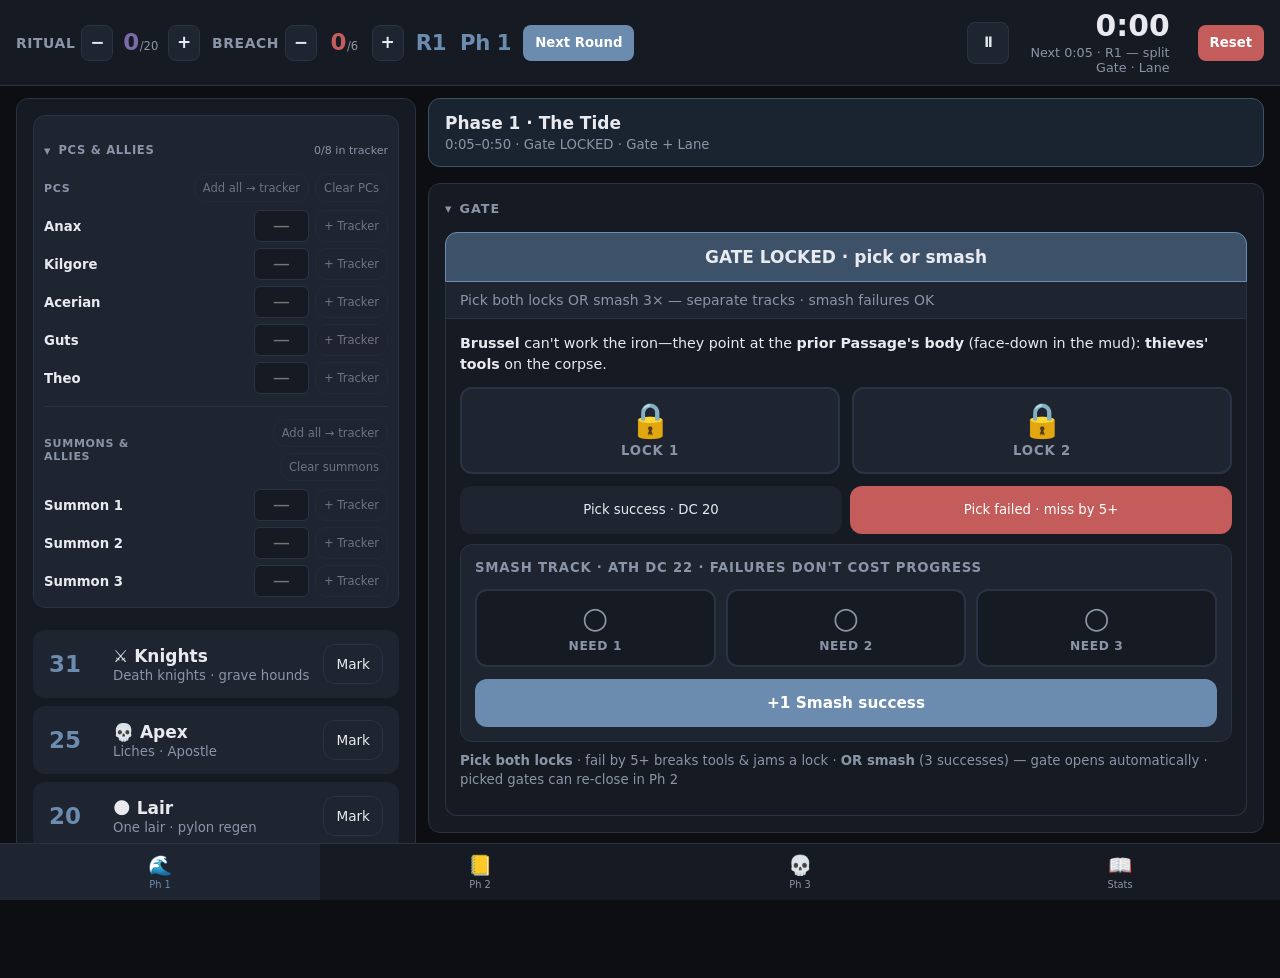
==== docs/index.html @ c9fdb2e5 "Update app" ====
<!DOCTYPE html>
<html lang="en">
  <head>
    <meta charset="UTF-8" />
    <meta
      name="viewport"
      content="width=device-width, initial-scale=1, maximum-scale=1, user-scalable=no, viewport-fit=cover"
    />
    <meta name="apple-mobile-web-app-capable" content="yes" />
    <meta name="apple-mobile-web-app-status-bar-style" content="black-translucent" />
    <meta name="theme-color" content="#0c0e12" />
    <title>The Pale Tide</title>
    <script>
      window.PaleTideApp = {
        _q: [],
        tap: function (el, ev) {
          if (window.PaleTideApp._go) {
            window.PaleTideApp._go(el, ev || window.event);
          } else {
            window.PaleTideApp._q.push([el, ev || window.event]);
          }
        },
      };
      window.addEventListener('load', function () {
        setTimeout(function () {
          if (!document.documentElement.getAttribute('data-app')) {
            var w = document.getElementById('boot-warn');
            if (w) w.style.display = 'block';
          }
        }, 2000);
      });
    </script>
    <style>
/* iPad 7th gen · 10.2" · touch-first · Safari */
:root {
  --bg: #0c0e12;
  --surface: #161a22;
  --surface2: #1e2430;
  --border: #2a3344;
  --text: #e8eaef;
  --muted: #8b95a8;
  --accent: #6b8cae;
  --accent-dim: #3d5268;
  --danger: #c45c5c;
  --warn: #c9a227;
  --ok: #5a9a6e;
  --ritual: #7b6ba8;
  --breach: #a86b6b;
  --touch: 48px;
  --radius: 12px;
  --safe-top: env(safe-area-inset-top, 0px);
  --safe-bottom: env(safe-area-inset-bottom, 0px);
}

* {
  box-sizing: border-box;
  -webkit-tap-highlight-color: transparent;
}

html {
  font-size: 17px;
  height: 100%;
}

body {
  margin: 0;
  min-height: 100%;
  font-family: -apple-system, BlinkMacSystemFont, 'Segoe UI', system-ui, sans-serif;
  background: var(--bg);
  color: var(--text);
  padding: var(--safe-top) 0 calc(72px + var(--safe-bottom));
  overscroll-behavior: none;
  user-select: none;
}

button {
  font: inherit;
  cursor: pointer;
  -webkit-appearance: none;
  appearance: none;
  border: none;
  background: var(--surface2);
  color: var(--text);
  border-radius: var(--radius);
  min-height: var(--touch);
  padding: 0 16px;
  touch-action: manipulation;
}

button:active {
  opacity: 0.85;
  transform: scale(0.98);
}

button.primary {
  background: var(--accent);
  color: #fff;
  font-weight: 600;
}

button.danger {
  background: var(--danger);
  color: #fff;
}

button.ghost {
  background: transparent;
  border: 1px solid var(--border);
}

button:disabled {
  opacity: 0.4;
  pointer-events: none;
}

input[type='number'] {
  font: inherit;
  width: 4.5rem;
  min-height: var(--touch);
  padding: 0 12px;
  border-radius: var(--radius);
  border: 1px solid var(--border);
  background: var(--bg);
  color: var(--text);
  text-align: center;
  font-variant-numeric: tabular-nums;
}

header.app-header {
  position: sticky;
  top: var(--safe-top);
  z-index: 50;
  background: var(--surface);
  border-bottom: 1px solid var(--border);
  padding: 10px 16px;
}

.header-toolbar {
  display: flex;
  align-items: center;
  gap: 10px;
  flex-wrap: wrap;
}

.header-btn {
  min-height: 36px;
  min-width: 36px;
  padding: 0 12px;
  border-radius: 8px;
  font-size: 0.78rem;
  font-weight: 600;
  line-height: 1;
  flex-shrink: 0;
}

.header-reset {
  padding: 0 12px;
  margin-left: 4px;
}

.header-timer {
  display: flex;
  flex-direction: row;
  align-items: center;
  gap: 10px;
  margin-left: auto;
  margin-right: 14px;
  min-width: 0;
}

.header-round-group {
  display: flex;
  align-items: baseline;
  gap: 10px;
  flex-shrink: 0;
}

.header-round {
  font-size: 1.25rem;
  font-weight: 800;
  font-variant-numeric: tabular-nums;
  line-height: 1;
  color: var(--accent);
  letter-spacing: -0.02em;
  flex-shrink: 0;
  padding: 0 2px;
}

.header-phase {
  font-size: 1.25rem;
  font-weight: 800;
  font-variant-numeric: tabular-nums;
  line-height: 1;
  letter-spacing: -0.02em;
  flex-shrink: 0;
  padding: 0 2px;
}

.header-phase.phase-1 {
  color: var(--accent);
}

.header-phase.phase-2 {
  color: var(--warn);
}

.header-phase.phase-3 {
  color: var(--danger);
}

.header-next-group {
  display: flex;
  align-items: center;
  gap: 8px;
  flex-shrink: 0;
}

.header-live {
  font-size: 0.72rem;
  font-weight: 700;
  text-transform: lowercase;
  letter-spacing: 0.04em;
  color: var(--ok);
  padding: 4px 8px;
  border: 1px solid var(--ok);
  border-radius: 999px;
  line-height: 1;
  flex-shrink: 0;
}

.header-live[hidden] {
  display: none;
}

.header-next-round {
  white-space: nowrap;
}

.header-clocks {
  padding: 0;
  margin: 0;
  border: none;
  background: transparent;
  flex: 0 1 auto;
  min-width: 0;
}

.header-clocks .clocks-row {
  gap: 12px;
  align-items: center;
}

.header-clocks .clock-group {
  flex: 0 1 auto;
  display: flex;
  flex-direction: row;
  align-items: center;
  gap: 6px;
}

.header-clocks .clock-group .clock-label {
  text-align: left;
  margin: 0;
  font-size: 0.82rem;
  font-weight: 600;
  text-transform: uppercase;
  letter-spacing: 0.04em;
  color: var(--muted);
  white-space: nowrap;
}

.header-clocks .clock-stepper {
  gap: 4px;
}

.header-clocks .clock-step {
  min-width: 32px;
  min-height: 36px;
  font-size: 1rem;
  padding: 0;
}

.header-clocks .clock-value {
  min-width: 2.75rem;
}

.header-clocks .clock-value strong {
  font-size: 1.35rem;
}

.header-clocks .clock-value .max {
  font-size: 0.68rem;
}

.header-clocks .clock-group.breach .breach-pips {
  display: none;
}

.header-clocks.ritual-stopped {
  outline: 1px solid var(--warn);
  outline-offset: 2px;
  border-radius: 6px;
  padding: 2px 4px;
}

.header-clocks.ritual-high .clock-group.ritual .clock-value strong {
  color: var(--warn);
}

.header-clocks.breach-high .clock-group.breach .clock-value strong {
  color: var(--danger);
}

.header-status {
  display: flex;
  flex-wrap: wrap;
  align-items: center;
  gap: 8px;
  margin-top: 8px;
}

.header-status:empty {
  display: none;
  margin-top: 0;
}

.header-clock-note {
  margin: 0;
  font-size: 0.68rem;
  color: var(--muted);
  line-height: 1.2;
}

.header-clock-note.hidden {
  display: none;
}

#ritual-stop.header-clock-note {
  color: var(--warn);
  font-weight: 600;
}

.session-timer {
  display: flex;
  align-items: center;
  gap: 8px;
  flex-shrink: 0;
  text-align: right;
}

.header-timer .timer-btn {
  min-width: 42px;
  min-height: 42px;
  font-size: 0.85rem;
}

.header-timer .timer-clock {
  font-size: 1.75rem;
}

.header-timer .timer-segment {
  font-size: 0.75rem;
}

.header-timer .timer-face {
  min-width: 5.25rem;
}

.timer-btn {
  padding: 0;
  background: var(--surface2);
  border: 1px solid var(--border);
  color: var(--text);
  font-size: 0.75rem;
  line-height: 1;
}

.timer-btn.paused {
  border-color: var(--warn);
  color: var(--warn);
}

.timer-face {
  display: flex;
  flex-direction: column;
  align-items: flex-end;
  gap: 2px;
  min-width: 4.5rem;
}

.timer-clock {
  font-size: 1.35rem;
  font-weight: 700;
  font-variant-numeric: tabular-nums;
  line-height: 1.1;
  color: var(--text);
}

.session-timer.at-marker .timer-clock {
  color: var(--warn);
}

.session-timer.overtime .timer-clock {
  color: var(--danger);
}

.timer-segment {
  font-size: 0.68rem;
  color: var(--muted);
  line-height: 1.2;
  max-width: 9rem;
}

.timer-alert {
  display: inline-flex;
  align-items: center;
  justify-content: flex-start;
  gap: 6px;
  padding: 6px 8px;
  border-radius: 8px;
  background: rgba(196, 92, 92, 0.15);
  border: 1px solid var(--danger);
  color: var(--text);
  font-size: 0.72rem;
  line-height: 1.25;
  max-width: min(14rem, 38vw);
  text-align: left;
  flex-shrink: 1;
  animation: timer-pulse 1.2s ease-in-out 3;
}

.header-timer .timer-alert:not(.hidden) {
  order: -1;
}

.timer-alert.hidden {
  display: none;
}

#timer-alert-text {
  display: flex;
  flex-direction: column;
  align-items: flex-start;
  gap: 1px;
  min-width: 0;
}

.header-timer #timer-alert-text {
  align-items: flex-start;
}

.timer-alert strong {
  color: var(--warn);
  font-size: 0.72rem;
}

.timer-alert-hint {
  color: var(--muted);
  font-size: 0.65rem;
}

.timer-alert-dismiss {
  min-width: 22px;
  min-height: 22px;
  padding: 0;
  border: none;
  background: transparent;
  color: var(--muted);
  font-size: 0.85rem;
  line-height: 1;
  flex-shrink: 0;
}

@keyframes timer-pulse {
  0%,
  100% {
    border-color: var(--danger);
  }
  50% {
    border-color: var(--warn);
    box-shadow: 0 0 0 2px rgba(196, 92, 92, 0.2);
  }
}

html[data-app='pale-tide-app-ok-v3'] .chip-live {
  color: var(--ok);
  border: 1px solid var(--ok);
}

header .meta {
  display: flex;
  flex-wrap: wrap;
  gap: 8px;
  margin: 0;
  font-size: 0.78rem;
  color: var(--muted);
}

.chip {
  display: inline-flex;
  align-items: center;
  gap: 4px;
  padding: 4px 10px;
  border-radius: 999px;
  background: var(--surface2);
  font-variant-numeric: tabular-nums;
}

.chip.phase-3 {
  border: 1px solid var(--danger);
  color: var(--danger);
}

.chip.pulse-on {
  border: 1px solid var(--warn);
  color: var(--warn);
}

main {
  padding: 12px 16px;
  max-width: none;
  margin: 0;
}

.combat-layout {
  display: flex;
  flex-direction: row;
  gap: 12px;
  align-items: flex-start;
  --combat-rail-height: calc(
    100vh - var(--safe-top) - var(--safe-bottom) - 80px - 24px
  );
}

.combat-layout.hidden,
#combat-layout.hidden {
  display: none !important;
}

.init-rail-column {
  position: sticky;
  top: 8px;
  flex: 0 0 40%;
  width: 40%;
  min-width: 280px;
  max-width: 400px;
  align-self: flex-start;
  height: var(--combat-rail-height);
  max-height: var(--combat-rail-height);
}

.init-rail {
  display: flex;
  flex-direction: column;
  width: 100%;
  min-width: 0;
  max-width: none;
  height: 100%;
  max-height: 100%;
  overflow: hidden;
  margin-bottom: 0;
  padding: 12px;
}

.init-rail-tracker {
  flex: 0 0 auto;
  flex-shrink: 0;
}

.init-rail > .pc-init-panel {
  flex-shrink: 0;
  margin-top: 0;
}

.init-rail-scroll {
  flex: 1 1 auto;
  min-height: 0;
  margin-top: 10px;
  overflow-y: auto;
  -webkit-overflow-scrolling: touch;
}

.phase-rail {
  flex: 1;
  min-width: 0;
  position: sticky;
  top: 8px;
  align-self: flex-start;
  height: var(--combat-rail-height);
  max-height: var(--combat-rail-height);
  overflow-y: auto;
  -webkit-overflow-scrolling: touch;
}

.phase-rail > .reminder-popup:not(.hidden) {
  margin-bottom: 0;
}

.phase-rail .tab-panel {
  margin-bottom: 0;
}

.phase-rail .tab-panel .panel:last-child {
  margin-bottom: 0;
}

.init-rail .btn-row.init-actions {
  margin-top: 10px;
}

.init-rail .btn-row.init-actions button {
  font-size: 0.78rem;
  padding: 0 10px;
  min-height: 42px;
}

.init-rail .init-ref-strip {
  margin-bottom: 8px;
}

.reminder-popup {
  width: min(360px, 43.2vw);
  z-index: 30;
  background: var(--surface2);
  border: 1px solid var(--accent);
  border-radius: var(--radius);
  padding: 14px;
  box-shadow: 0 8px 28px rgba(0, 0, 0, 0.45);
  max-height: calc(100vh - var(--safe-top) - 100px - var(--safe-bottom));
  overflow-y: auto;
  -webkit-overflow-scrolling: touch;
  font-size: 0.82rem;
}

.reminder-popup.anchored {
  position: fixed;
}

.reminder-popup.hidden {
  display: none;
}

@media (max-width: 700px) {
  .combat-layout {
    flex-direction: column;
  }

  .init-rail-column {
    width: 100%;
    max-width: none;
    position: relative;
    top: auto;
    height: auto;
    max-height: none;
  }

  .init-rail {
    height: auto;
    max-height: none;
    overflow: visible;
  }

  .init-rail-scroll {
    overflow: visible;
    margin-top: 10px;
  }

  .phase-rail {
    position: relative;
    top: auto;
    height: auto;
    max-height: none;
    overflow: visible;
  }

  .reminder-popup {
    width: 100%;
    margin-top: 8px;
    box-shadow: none;
    max-height: none;
  }

  .reminder-popup.anchored {
    position: static;
    left: auto !important;
    top: auto !important;
  }
}

.panel {
  background: var(--surface);
  border: 1px solid var(--border);
  border-radius: var(--radius);
  padding: 16px;
  margin-bottom: 16px;
}

.panel h2 {
  margin: 0 0 12px;
  font-size: 0.75rem;
  text-transform: uppercase;
  letter-spacing: 0.08em;
  color: var(--muted);
  font-weight: 600;
}

.sanctum-path-intro {
  margin: 0 0 14px;
  font-size: 0.84rem;
  color: var(--muted);
  line-height: 1.4;
}

.sanctum-beat {
  padding: 12px;
  margin-bottom: 12px;
  border-radius: var(--radius);
  background: var(--surface2);
  border: 1px solid var(--border);
}

.sanctum-beat:last-child {
  margin-bottom: 0;
}

.sanctum-beat-title {
  margin: 0 0 6px;
  font-size: 0.82rem;
  font-weight: 700;
  color: var(--text);
  text-transform: none;
  letter-spacing: 0;
}

.sanctum-beat-hint {
  margin: 0 0 10px;
  font-size: 0.78rem;
  color: var(--muted);
  line-height: 1.4;
}

.sanctum-beat-note {
  margin: 10px 0 0;
  font-size: 0.76rem;
  line-height: 1.4;
  color: var(--text);
}

.sanctum-beat-note.success {
  color: var(--ok);
  font-weight: 600;
}

.sanctum-beat-note.hidden {
  display: none;
}

.disposition-row {
  display: flex;
  flex-wrap: wrap;
  gap: 6px;
}

.disp-btn {
  flex: 1 1 calc(33.333% - 6px);
  min-width: 4.5rem;
  min-height: 36px;
  padding: 6px 8px;
  font-size: 0.72rem;
  font-weight: 600;
  border-radius: 8px;
  background: var(--surface);
  border: 2px solid var(--border);
  color: var(--muted);
}

.disp-btn.active {
  border-color: var(--accent);
  color: var(--accent);
  background: rgba(107, 140, 174, 0.12);
}

.disp-btn.friendly.active {
  border-color: var(--ok);
  color: var(--ok);
  background: rgba(74, 124, 89, 0.15);
}

.disp-btn.hostile.active {
  border-color: var(--danger);
  color: var(--danger);
  background: rgba(196, 92, 92, 0.15);
}

.children-tracker {
  display: flex;
  flex-direction: column;
  gap: 8px;
}

.children-removed-label {
  font-size: 0.82rem;
  color: var(--muted);
}

.children-tracker-actions {
  margin-top: 0;
}

.children-tracker-actions button {
  flex: 1 1 calc(50% - 4px);
  font-size: 0.76rem;
}

.clock-row {
  display: grid;
  grid-template-columns: 1fr 1fr;
  gap: 12px;
}

.clock {
  padding: 16px;
  border-radius: var(--radius);
  background: var(--surface2);
  text-align: center;
}

.clock .label {
  font-size: 0.72rem;
  text-transform: uppercase;
  letter-spacing: 0.06em;
  color: var(--muted);
  margin-bottom: 4px;
}

.clock .value {
  font-size: 2.5rem;
  font-weight: 700;
  font-variant-numeric: tabular-nums;
  line-height: 1.1;
}

.clock.ritual .value {
  color: var(--ritual);
}

.clock.breach .value {
  color: var(--breach);
}

.clock .max {
  font-size: 1rem;
  color: var(--muted);
  font-weight: 400;
}

.breach-pips {
  display: flex;
  justify-content: center;
  gap: 6px;
  margin-top: 10px;
}

.breach-pip {
  width: 14px;
  height: 14px;
  border-radius: 50%;
  border: 2px solid var(--breach);
  background: transparent;
}

.breach-pip.filled {
  background: var(--breach);
}

.btn-row {
  display: flex;
  flex-wrap: wrap;
  gap: 8px;
  margin-top: 12px;
}

.btn-row button {
  flex: 1;
  min-width: calc(50% - 4px);
  font-size: 0.88rem;
}

.init-list {
  display: flex;
  flex-direction: column;
  gap: 8px;
}

.init-row {
  display: grid;
  grid-template-columns: 52px 1fr auto;
  align-items: center;
  gap: 12px;
  padding: 12px 14px;
  border-radius: var(--radius);
  background: var(--surface2);
  border: 2px solid transparent;
}

.init-row.active {
  border-color: var(--accent);
  background: var(--accent-dim);
}

.init-row.lair {
  border-style: dashed;
}

.init-count {
  font-size: 1.35rem;
  font-weight: 700;
  font-variant-numeric: tabular-nums;
  color: var(--accent);
}

.init-info .name {
  font-weight: 600;
  font-size: 1rem;
}

.init-info .units {
  font-size: 0.78rem;
  color: var(--muted);
  margin-top: 2px;
}

.pc-init-panel {
  margin-top: 12px;
  margin-bottom: 12px;
  padding: 10px;
  background: var(--surface2);
  border-radius: var(--radius);
  border: 1px solid var(--border);
}

.pc-init-header {
  display: flex;
  align-items: center;
  gap: 8px;
  width: 100%;
  margin: 0;
  padding: 0;
  border: none;
  background: none;
  color: inherit;
  font: inherit;
  text-align: left;
  cursor: pointer;
  -webkit-tap-highlight-color: transparent;
}

.pc-init-header:active {
  opacity: 0.85;
}

.pc-init-chevron {
  flex-shrink: 0;
  font-size: 0.75rem;
  color: var(--muted);
  transition: transform 0.15s ease;
}

.pc-init-panel.collapsed .pc-init-chevron {
  transform: rotate(-90deg);
}

.pc-init-panel.collapsed .pc-init-body {
  display: none;
}

.allies-init-section + .allies-init-section {
  margin-top: 12px;
  padding-top: 12px;
  border-top: 1px solid var(--border);
}

.allies-init-section-head {
  display: flex;
  align-items: center;
  justify-content: space-between;
  gap: 8px;
  margin-bottom: 8px;
}

.allies-init-section-label {
  font-size: 0.65rem;
  font-weight: 600;
  text-transform: uppercase;
  letter-spacing: 0.06em;
  color: var(--muted);
}

.allies-init-section-actions {
  display: flex;
  flex-wrap: wrap;
  gap: 6px;
  justify-content: flex-end;
}

.pc-init-title {
  font-size: 0.68rem;
  font-weight: 600;
  text-transform: uppercase;
  letter-spacing: 0.06em;
  color: var(--muted);
}

.pc-init-summary {
  margin-left: auto;
  font-size: 0.65rem;
  font-weight: 500;
  color: var(--muted);
  font-variant-numeric: tabular-nums;
}

.pc-init-toolbar {
  display: flex;
  justify-content: flex-end;
  margin-bottom: 8px;
}

.pc-init-action {
  min-height: 28px;
  padding: 0 8px;
  font-size: 0.68rem;
}

.pc-init-list {
  display: flex;
  flex-direction: column;
  gap: 6px;
}

.pc-init-row {
  display: grid;
  grid-template-columns: 1fr 3.25rem auto;
  gap: 6px;
  align-items: center;
}

.pc-init-row.in-tracker .pc-init-name {
  color: var(--ok);
}

.pc-init-name {
  font-size: 0.78rem;
  font-weight: 600;
  min-width: 0;
  overflow: hidden;
  text-overflow: ellipsis;
  white-space: nowrap;
}

.pc-init-input {
  width: 100%;
  min-height: 32px;
  padding: 4px 6px;
  border-radius: 6px;
  border: 1px solid var(--border);
  background: var(--surface);
  color: var(--text);
  font-size: 0.9rem;
  font-weight: 700;
  font-variant-numeric: tabular-nums;
  text-align: center;
  appearance: textfield;
  -moz-appearance: textfield;
}

.pc-init-input::-webkit-outer-spin-button,
.pc-init-input::-webkit-inner-spin-button {
  -webkit-appearance: none;
  margin: 0;
}

.pc-init-toggle {
  min-height: 32px;
  padding: 0 8px;
  font-size: 0.68rem;
  white-space: nowrap;
}

.pc-init-toggle.active {
  border-color: var(--ok);
  color: var(--ok);
}

.pc-init-clear {
  width: 100%;
  margin-top: 8px;
  min-height: 28px;
  font-size: 0.68rem;
}

.init-row.pc {
  border-color: rgba(107, 140, 174, 0.45);
  background: rgba(107, 140, 174, 0.08);
}

.init-row.pc.active {
  border-color: var(--accent);
  background: rgba(107, 140, 174, 0.18);
}

.init-row.summon {
  border-color: rgba(140, 174, 107, 0.45);
  background: rgba(140, 174, 107, 0.08);
}

.init-row.summon.active {
  border-color: var(--ok);
  background: rgba(140, 174, 107, 0.18);
}

.pylon-panel {
  margin-top: 12px;
}

.pylon-panel .phase-section-toggle h2 {
  margin-top: 0;
}

.gate-section {
  margin-top: 12px;
}

.gate-section .gate-tracker {
  margin-bottom: 0;
}

.gate-section .phase-section-body {
  padding-top: 0;
}

.gate-section .gate-tracker .gate-banner {
  margin-top: 0;
}

.phase-section {
  padding: 0;
}

.phase-section-toggle {
  display: flex;
  align-items: center;
  gap: 8px;
  width: 100%;
  margin: 0;
  padding: 16px;
  border: none;
  background: none;
  color: inherit;
  font: inherit;
  text-align: left;
  cursor: pointer;
  -webkit-tap-highlight-color: transparent;
}

.phase-section-toggle:active {
  opacity: 0.85;
}

.phase-section-toggle h2 {
  margin: 0;
  flex: 1;
}

.phase-section-chevron {
  flex-shrink: 0;
  font-size: 0.75rem;
  color: var(--muted);
  transition: transform 0.15s ease;
}

.phase-section.collapsed .phase-section-chevron {
  transform: rotate(-90deg);
}

.phase-section-body {
  padding: 0 16px 16px;
}

.phase-section.collapsed .phase-section-body {
  display: none;
}

.pylon-grid {
  display: grid;
  grid-template-columns: 1fr 1fr;
  gap: 12px;
}

.pylon-card {
  padding: 14px;
  background: var(--surface2);
  border-radius: var(--radius);
}

.pylon-card.destroyed {
  opacity: 0.5;
}

.pylon-card h3 {
  margin: 0 0 10px;
  font-size: 0.95rem;
}

.inner-track-intro {
  font-size: 0.85rem;
  color: var(--muted);
  margin: 0 0 10px;
  line-height: 1.4;
}

.inner-track-wins {
  margin: 0 0 12px;
  font-size: 0.82rem;
}

.inner-track-wins li {
  margin-bottom: 4px;
}

.inner-bust-panel {
  margin: 0 0 12px;
  padding: 12px;
  border-radius: var(--radius);
  background: rgba(196, 92, 92, 0.12);
  border: 1px solid var(--danger);
  font-size: 0.82rem;
  line-height: 1.4;
}

.inner-bust-panel.hidden {
  display: none;
}

.inner-bust-panel strong {
  color: var(--danger);
}

.inner-bust-panel p {
  margin: 6px 0 0;
  color: var(--muted);
}

.inner-bust-banish {
  margin: 6px 0 0;
  color: var(--muted);
  font-size: 0.82rem;
  line-height: 1.4;
}

.inner-bust-prompt {
  margin: 10px 0 0;
  font-size: 0.78rem;
  font-weight: 600;
  text-transform: uppercase;
  letter-spacing: 0.05em;
  color: var(--warn);
}

.inner-bust-prompt.hidden {
  display: none;
}

.inner-bust-options {
  display: flex;
  flex-direction: column;
  gap: 8px;
  margin-top: 8px;
}

.inner-bust-option {
  display: block;
  width: 100%;
  margin: 0;
  padding: 10px 12px;
  border-radius: var(--radius);
  border: 1px solid var(--border);
  background: var(--surface);
  color: var(--text);
  text-align: left;
  cursor: pointer;
  -webkit-tap-highlight-color: transparent;
}

.inner-bust-option:active {
  opacity: 0.9;
}

.inner-bust-option.active {
  border-color: var(--accent);
  background: var(--accent-dim);
}

.inner-bust-option-title {
  display: block;
  font-size: 0.82rem;
  font-weight: 600;
  color: var(--text);
  margin-bottom: 4px;
}

.inner-bust-option-effect {
  display: block;
  font-size: 0.75rem;
  color: var(--muted);
  line-height: 1.35;
}

.chip.inner-bust {
  color: var(--warn);
  border-color: var(--warn);
}

.grave-churn-total {
  text-align: center;
  font-size: 2rem;
  font-weight: 700;
  font-variant-numeric: tabular-nums;
  margin-bottom: 12px;
  color: var(--text);
}

.grave-churn-form {
  margin-bottom: 12px;
}

.grave-churn-label {
  display: block;
  font-size: 0.72rem;
  font-weight: 600;
  text-transform: uppercase;
  letter-spacing: 0.06em;
  color: var(--muted);
  margin-bottom: 6px;
}

.grave-churn-row {
  display: flex;
  align-items: center;
  gap: 8px;
}

.grave-churn-row .primary,
.grave-churn-row #grave-reset {
  flex-shrink: 0;
  min-height: 42px;
  white-space: nowrap;
}

.grave-churn-row #grave-reset {
  font-size: 0.78rem;
  padding: 0 10px;
}

.grave-roll-input {
  flex: 1;
  width: auto;
  min-width: 0;
  min-height: 42px;
  text-align: left;
  padding: 0 12px;
}

.skull-pits-panel {
  margin-top: 12px;
  padding-top: 12px;
  border-top: 1px solid var(--border);
}

.skull-pits-intro {
  font-size: 0.82rem;
  color: var(--muted);
  line-height: 1.45;
  margin: 0 0 10px;
}

.skull-pile-toolbar {
  display: flex;
  flex-wrap: wrap;
  align-items: center;
  gap: 8px;
  margin-bottom: 10px;
}

.skull-ancestor-summary {
  font-size: 0.82rem;
  font-weight: 600;
  color: var(--accent);
  margin-right: auto;
}

.skull-pile-action {
  min-height: 36px;
  padding: 0 10px;
  font-size: 0.75rem;
}

.skull-pile-action.active {
  border-color: var(--warn);
  color: var(--warn);
}

.skull-targets-hint {
  font-size: 0.78rem;
  color: var(--warn);
  margin: 0 0 10px;
  line-height: 1.4;
}

.skull-pile-grid {
  display: grid;
  grid-template-columns: repeat(5, 1fr);
  gap: 8px;
  margin-bottom: 12px;
}

.skull-pile {
  display: flex;
  flex-direction: column;
  align-items: center;
  justify-content: center;
  gap: 2px;
  min-height: 52px;
  padding: 6px;
  border-radius: var(--radius);
  border: 1px solid var(--border);
  background: var(--surface2);
  font-weight: 700;
}

.skull-pile-num {
  font-size: 1.1rem;
  font-variant-numeric: tabular-nums;
  line-height: 1;
}

.skull-pile-mark {
  font-size: 0.72rem;
  line-height: 1;
  color: var(--muted);
}

.skull-pile.searched {
  opacity: 0.55;
  border-style: dashed;
}

.skull-pile.found {
  border-color: var(--warn);
  background: rgba(201, 162, 39, 0.12);
}

.skull-pile.found .skull-pile-mark {
  color: var(--warn);
  font-size: 0.65rem;
  letter-spacing: -0.02em;
}

.skull-pile.consecrated {
  border-color: var(--ok);
  background: rgba(90, 154, 110, 0.15);
}

.skull-pile.consecrated .skull-pile-mark {
  color: var(--ok);
}

.skull-pile.target {
  box-shadow: 0 0 0 2px rgba(201, 162, 39, 0.35);
}

.consecration-sites-title {
  margin: 14px 0 4px;
  font-size: 0.88rem;
  color: var(--text);
}

.consecration-sites-note {
  margin: 0 0 10px;
  font-size: 0.78rem;
  color: var(--muted);
}

.consecration-sites {
  display: flex;
  flex-direction: column;
  gap: 10px;
}

.consecration-site {
  padding: 10px 12px;
  border-radius: var(--radius);
  border: 1px solid var(--border);
  background: var(--bg);
}

.consecration-site.directed {
  border-color: var(--accent-dim);
}

.consecration-site.consecrated {
  border-color: var(--ok);
  background: rgba(90, 154, 110, 0.08);
}

.consecration-site-head {
  display: flex;
  align-items: baseline;
  justify-content: space-between;
  gap: 8px;
  margin-bottom: 6px;
}

.consecration-site-head strong {
  font-size: 0.85rem;
}

.consecration-directed {
  font-size: 0.72rem;
  color: var(--muted);
  text-align: right;
}

.consecration-directed.active {
  color: var(--warn);
  font-weight: 600;
}

.bar-track {
  height: 8px;
  background: var(--bg);
  border-radius: 4px;
  overflow: hidden;
  margin: 6px 0;
}

.bar-fill {
  height: 100%;
  background: var(--accent);
  transition: width 0.2s;
}

.bar-fill.stone {
  background: var(--warn);
}

.stepper {
  display: flex;
  align-items: center;
  gap: 8px;
}

.stepper button {
  width: var(--touch);
  min-width: var(--touch);
  padding: 0;
  font-size: 1.25rem;
  font-weight: 600;
}

.pylon-card .stepper button.danger {
  width: auto;
  min-width: 0;
  flex: 1;
  padding: 0 6px;
  font-size: 0.68rem;
  font-weight: 600;
  letter-spacing: -0.01em;
}

.tabs {
  position: fixed;
  bottom: 0;
  left: 0;
  right: 0;
  z-index: 100;
  display: grid;
  grid-template-columns: repeat(4, 1fr);
  background: var(--surface);
  border-top: 1px solid var(--border);
  padding-bottom: var(--safe-bottom);
}

.tab-btn {
  display: flex;
  flex-direction: column;
  align-items: center;
  justify-content: center;
  gap: 2px;
  min-height: 56px;
  padding: 8px 4px;
  background: transparent;
  border-radius: 0;
  font-size: 0.65rem;
  color: var(--muted);
  border: none;
}

.tab-btn .icon {
  font-size: 1.35rem;
}

.tab-btn.active {
  color: var(--accent);
  background: var(--surface2);
}

.hidden {
  display: none !important;
}

.check-grid {
  display: grid;
  gap: 8px;
}

.check-item {
  display: flex;
  align-items: center;
  gap: 12px;
  padding: 12px;
  background: var(--surface2);
  border-radius: var(--radius);
  min-height: var(--touch);
}

.check-item input {
  width: 22px;
  height: 22px;
  accent-color: var(--accent);
}

.track-dots {
  display: flex;
  gap: 8px;
  justify-content: center;
  margin: 12px 0;
}

.dot {
  width: 28px;
  height: 28px;
  border-radius: 50%;
  border: 2px solid var(--border);
  display: flex;
  align-items: center;
  justify-content: center;
  font-size: 0.7rem;
  font-weight: 600;
}

.dot.win {
  background: var(--ok);
  border-color: var(--ok);
  color: #fff;
}

.dot.fail {
  background: var(--danger);
  border-color: var(--danger);
  color: #fff;
}

.gate-banner {
  padding: 14px;
  border-radius: var(--radius);
  text-align: center;
  font-weight: 600;
  margin-bottom: 12px;
}

.gate-banner.locked {
  background: var(--accent-dim);
  border: 1px solid var(--accent);
}

.gate-banner.open {
  background: #1a2e1a;
  border: 1px solid var(--ok);
  color: var(--ok);
}

.gate-tracker {
  margin-bottom: 12px;
}

.gate-tracker .gate-banner {
  margin-bottom: 0;
  border-radius: var(--radius) var(--radius) 0 0;
}

.gate-info {
  margin: 0;
  padding: 10px 14px;
  font-size: 0.82rem;
  color: var(--muted);
  background: var(--surface2);
  border: 1px solid var(--border);
  border-top: none;
}

.gate-locks-panel {
  padding: 14px;
  background: var(--surface);
  border: 1px solid var(--border);
  border-top: none;
  border-radius: 0 0 var(--radius) var(--radius);
}

.gate-brussel-note {
  margin: 0 0 12px;
  font-size: 0.84rem;
  line-height: 1.45;
  color: var(--text);
}

.gate-locks {
  display: flex;
  gap: 12px;
  margin-bottom: 12px;
}

.gate-lock {
  flex: 1;
  display: flex;
  flex-direction: column;
  align-items: center;
  gap: 6px;
  padding: 14px 10px;
  border-radius: var(--radius);
  background: var(--surface2);
  border: 2px solid var(--border);
  transition: border-color 0.2s ease, background 0.2s ease;
}

.gate-lock.cleared {
  border-color: var(--ok);
  background: rgba(74, 124, 89, 0.12);
}

.gate-lock-icon {
  font-size: 2rem;
  line-height: 1;
}

.gate-lock-label {
  font-size: 0.78rem;
  font-weight: 600;
  text-transform: uppercase;
  letter-spacing: 0.06em;
  color: var(--muted);
}

.gate-lock.cleared .gate-lock-label {
  color: var(--ok);
}

.gate-lock.unpickable {
  border-color: var(--warn);
  background: rgba(180, 120, 40, 0.12);
}

.gate-lock.unpickable .gate-lock-label {
  color: var(--warn);
}

.gate-tools-broken {
  margin: 0 0 10px;
  padding: 8px 10px;
  border-radius: 8px;
  font-size: 0.82rem;
  font-weight: 600;
  color: var(--warn);
  background: rgba(180, 120, 40, 0.15);
  border: 1px solid rgba(180, 120, 40, 0.35);
}

.gate-smash-track {
  margin-bottom: 10px;
  padding: 14px;
  border-radius: var(--radius);
  background: var(--surface2);
  border: 1px solid var(--border);
}

.gate-smash-track.hidden {
  display: none;
}

.gate-smash-label {
  margin: 0 0 12px;
  font-size: 0.78rem;
  font-weight: 600;
  text-transform: uppercase;
  letter-spacing: 0.06em;
  color: var(--muted);
  line-height: 1.4;
}

.gate-smash-successes {
  display: flex;
  gap: 10px;
  margin-bottom: 12px;
}

.gate-smash-slot {
  flex: 1;
  display: flex;
  flex-direction: column;
  align-items: center;
  gap: 6px;
  padding: 12px 8px;
  border-radius: var(--radius);
  background: var(--surface);
  border: 2px solid var(--border);
  transition: border-color 0.2s ease, background 0.2s ease;
}

.gate-smash-slot.filled {
  border-color: var(--accent);
  background: rgba(107, 140, 174, 0.15);
}

.gate-smash-slot-icon {
  font-size: 1.75rem;
  line-height: 1;
  font-weight: 700;
  color: var(--muted);
}

.gate-smash-slot.filled .gate-smash-slot-icon {
  color: var(--accent);
}

.gate-smash-slot-label {
  font-size: 0.72rem;
  font-weight: 600;
  text-transform: uppercase;
  letter-spacing: 0.05em;
  color: var(--muted);
}

.gate-smash-slot.filled .gate-smash-slot-label {
  color: var(--accent);
}

.gate-smash-actions {
  margin-top: 0;
}

.gate-smash-actions button {
  width: 100%;
  font-size: 0.9rem;
  font-weight: 700;
}

.gate-lock-actions {
  margin-bottom: 10px;
}

.gate-lock-actions button {
  min-width: calc(50% - 6px);
  font-size: 0.78rem;
}

.gate-lock-hint {
  margin: 0 0 12px;
  font-size: 0.78rem;
  color: var(--muted);
  line-height: 1.4;
}

.gate-open-btn:disabled {
  opacity: 0.45;
}

.gate-tracker.gate-open .gate-locks-panel {
  display: none;
}

.gate-smashed-note {
  margin: 0 0 12px;
  padding: 10px 12px;
  border-radius: 8px;
  font-size: 0.84rem;
  line-height: 1.4;
  color: var(--warn);
  background: rgba(196, 160, 92, 0.12);
  border: 1px solid var(--warn);
}

.gate-smashed-note.hidden {
  display: none;
}

.gate-hold-panel {
  margin: 0 0 12px;
  padding: 12px;
  border-radius: 8px;
  background: rgba(74, 124, 89, 0.1);
  border: 1px solid var(--ok);
}

.gate-hold-panel.hidden {
  display: none;
}

.gate-hold-note {
  margin: 0 0 10px;
  font-size: 0.84rem;
  line-height: 1.45;
  color: var(--text);
}

.gate-hold-panel button {
  width: 100%;
}

.gate-held-note {
  margin: 0 0 12px;
  padding: 10px 12px;
  border-radius: 8px;
  font-size: 0.84rem;
  line-height: 1.4;
  color: var(--ok);
  background: rgba(74, 124, 89, 0.12);
  border: 1px solid var(--ok);
}

.gate-held-note.hidden {
  display: none;
}

.clocks-panel {
  margin-bottom: 12px;
  padding: 14px 16px;
}

.clocks-row {
  display: flex;
  gap: 16px;
  align-items: flex-start;
}

.clock-group {
  flex: 1;
  min-width: 0;
}

.clock-group .clock-label {
  display: block;
  font-size: 0.68rem;
  font-weight: 600;
  text-transform: uppercase;
  letter-spacing: 0.06em;
  color: var(--muted);
  margin-bottom: 6px;
}

.clock-stepper {
  display: flex;
  align-items: center;
  gap: 6px;
}

.clock-step {
  min-width: 40px;
  min-height: 40px;
  padding: 0;
  border-radius: 8px;
  font-size: 1.35rem;
  line-height: 1;
  font-weight: 600;
  background: var(--surface2);
  border: 1px solid var(--border);
  color: var(--text);
  flex-shrink: 0;
}

.clock-step:active {
  background: var(--border);
}

.clock-value {
  flex: 1;
  text-align: center;
  font-variant-numeric: tabular-nums;
  min-width: 4.5rem;
  line-height: 1;
}

.clock-value strong {
  display: inline-block;
  font-size: 2.5rem;
  font-weight: 800;
  letter-spacing: -0.02em;
}

.clock-value .max {
  font-size: 1.1rem;
  font-weight: 500;
  color: var(--muted);
  margin-left: 1px;
}

.clock-group.ritual .clock-value strong {
  color: var(--ritual);
}

.clock-group.breach .clock-value strong {
  color: var(--danger);
}

.clock-group.breach .breach-pips {
  margin-top: 8px;
  justify-content: center;
}

.clock-note {
  font-size: 0.78rem;
  color: var(--muted);
  margin: 10px 0 0;
  line-height: 1.35;
}

#ritual-stop.clock-note {
  color: var(--warn);
}

.clocks-bar.ritual-stopped {
  border-color: var(--warn);
}

.clocks-bar.ritual-high .clock-group.ritual .clock-value strong {
  color: var(--warn);
}

.clocks-bar.breach-high {
  border-color: var(--danger);
}

.wheel-order {
  display: flex;
  flex-wrap: wrap;
  gap: 8px;
  margin-bottom: 12px;
  font-size: 0.82rem;
  color: var(--muted);
}

.wheel-slot {
  display: inline-flex;
  align-items: center;
  gap: 6px;
  padding: 6px 10px;
  border-radius: 999px;
  background: var(--surface2);
  border: 1px solid var(--border);
}

.wheel-slot strong {
  color: var(--accent);
  font-size: 0.72rem;
  text-transform: uppercase;
}

.wheel-checklist {
  display: grid;
  grid-template-columns: 1fr 1fr;
  gap: 8px;
}

.wheel-checklist .check-item {
  margin: 0;
}

.modal-overlay {
  position: fixed;
  inset: 0;
  background: rgba(0, 0, 0, 0.7);
  z-index: 200;
  display: flex;
  align-items: flex-end;
  justify-content: center;
  padding: 16px;
  padding-bottom: calc(16px + var(--safe-bottom));
}

.modal {
  background: var(--surface);
  border: 1px solid var(--border);
  border-radius: var(--radius);
  padding: 20px;
  width: 100%;
  max-width: 420px;
  max-height: 80vh;
  overflow-y: auto;
}

.modal h3 {
  margin: 0 0 12px;
}

.modal .btn-row button {
  min-width: 100%;
}

@media (min-width: 768px) {
  .clock-row {
    grid-template-columns: repeat(4, 1fr);
  }

  .btn-row button {
    min-width: calc(33% - 6px);
  }
}

@media (orientation: landscape) and (max-height: 500px) {
  header.app-header {
    position: relative;
  }

  body {
    padding-bottom: calc(56px + var(--safe-bottom));
  }
}

/* Initiative reminders */
.init-ref-strip {
  display: flex;
  flex-wrap: wrap;
  gap: 6px;
  margin-bottom: 12px;
}

.init-ref-chip {
  font-size: 0.75rem;
  padding: 6px 10px;
  border-radius: 8px;
  background: var(--surface2);
  font-variant-numeric: tabular-nums;
}

.init-ref-chip strong {
  color: var(--accent);
}

.reminder-popup h3,
.reminder-panel h3 {
  margin: 0 0 8px;
  font-size: 1rem;
  color: var(--accent);
}

.reminder-combat {
  display: flex;
  flex-direction: column;
  gap: 10px;
  margin-bottom: 10px;
  padding-bottom: 10px;
  border-bottom: 1px solid var(--border);
}

.reminder-unit-name {
  font-size: 0.82rem;
  font-weight: 700;
  color: var(--text);
  margin-bottom: 2px;
}

.reminder-vitals {
  font-size: 0.75rem;
  color: var(--muted);
  margin-bottom: 4px;
  line-height: 1.35;
}

.reminder-attacks {
  margin: 0;
  padding-left: 0;
  list-style: none;
  font-size: 0.82rem;
  line-height: 1.45;
}

.reminder-attacks li {
  margin-bottom: 4px;
}

.reminder-attacks li strong {
  color: var(--warn);
  font-weight: 600;
}

.reminder-tactics {
  margin: 0;
  padding-left: 1.1rem;
  font-size: 0.82rem;
  line-height: 1.5;
  color: var(--muted);
}

.reminder-popup ul,
.reminder-panel ul {
  margin: 0;
  padding-left: 1.1rem;
  font-size: 0.88rem;
  line-height: 1.55;
}

.reminder-popup .la-block,
.reminder-panel .la-block {
  margin-top: 12px;
  padding-top: 12px;
  border-top: 1px solid var(--border);
}

.reminder-popup .la-block h4,
.reminder-panel .la-block h4 {
  margin: 0 0 6px;
  font-size: 0.78rem;
  text-transform: uppercase;
  letter-spacing: 0.06em;
  color: var(--warn);
}

.reminder-popup .la-note,
.reminder-panel .la-note {
  font-size: 0.8rem;
  color: var(--muted);
  margin: 0 0 8px;
}

.lair-grid {
  display: grid;
  gap: 8px;
  margin-top: 10px;
}

.lair-card {
  padding: 12px;
  background: var(--bg);
  border-radius: var(--radius);
  border: 1px solid var(--border);
  text-align: left;
  min-height: auto;
  width: 100%;
}

.lair-card.selected {
  border-color: var(--accent);
  background: var(--accent-dim);
}

.lair-card .lair-name {
  font-weight: 600;
  font-size: 0.92rem;
  margin-bottom: 4px;
  color: var(--text);
}

.lair-card .lair-detail {
  font-size: 0.78rem;
  color: var(--muted);
  line-height: 1.4;
}

.la-counter {
  display: flex;
  align-items: center;
  gap: 8px;
  margin-top: 10px;
  font-size: 0.85rem;
  flex-wrap: wrap;
}

.la-counter button {
  min-height: 36px;
  min-width: 36px;
  padding: 0;
}

/* Bestiary */
.monster-filters {
  display: flex;
  flex-wrap: wrap;
  gap: 6px;
  margin-bottom: 12px;
}

.filter-chip {
  font-size: 0.78rem;
  padding: 8px 12px;
  border-radius: 999px;
  background: var(--surface2);
  border: 1px solid var(--border);
  min-height: 36px;
}

.filter-chip.active {
  background: var(--accent);
  border-color: var(--accent);
  color: #fff;
}

.monster-list {
  display: flex;
  flex-direction: column;
  gap: 8px;
}

.monster-card {
  background: var(--surface2);
  border: 1px solid var(--border);
  border-radius: var(--radius);
  overflow: hidden;
}

.monster-card.open {
  border-color: var(--accent);
}

.monster-head {
  display: grid;
  grid-template-columns: 1fr auto;
  gap: 8px;
  align-items: start;
  padding: 14px;
  width: 100%;
  text-align: left;
  background: transparent;
  border: none;
  color: var(--text);
  min-height: auto;
}

.monster-head:active {
  background: var(--bg);
}

.monster-head .title {
  font-weight: 600;
  font-size: 1rem;
}

.monster-head .sub {
  font-size: 0.78rem;
  color: var(--muted);
  margin-top: 2px;
}

.monster-head .meta-row {
  font-size: 0.72rem;
  color: var(--accent);
  margin-top: 6px;
}

.monster-head .chevron {
  font-size: 1.2rem;
  color: var(--muted);
  padding-top: 2px;
}

.monster-body {
  display: none;
  padding: 0 14px 14px;
  border-top: 1px solid var(--border);
}

.monster-card.open .monster-body {
  display: block;
}

.stat-grid {
  display: grid;
  gap: 4px;
  margin: 12px 0;
  font-size: 0.85rem;
}

.stat-row {
  display: grid;
  grid-template-columns: 5.5rem 1fr;
  gap: 8px;
}

.stat-row dt {
  color: var(--muted);
  font-weight: 500;
}

.stat-row dd {
  margin: 0;
}

.monster-section {
  margin-top: 12px;
}

.monster-section h4 {
  margin: 0 0 6px;
  font-size: 0.72rem;
  text-transform: uppercase;
  letter-spacing: 0.06em;
  color: var(--warn);
}

.monster-section ul {
  margin: 0;
  padding-left: 1.1rem;
  font-size: 0.85rem;
  line-height: 1.5;
}

.action-item {
  margin-bottom: 8px;
  font-size: 0.85rem;
  line-height: 1.45;
}

.action-item strong {
  color: var(--text);
  display: block;
  margin-bottom: 2px;
}

.tabs {
  grid-template-columns: repeat(4, 1fr);
}

.phase-banner {
  display: flex;
  flex-direction: column;
  gap: 4px;
  padding: 14px 16px;
  border-radius: var(--radius);
  margin-bottom: 16px;
  border: 1px solid var(--border);
}

.phase-banner strong {
  font-size: 1rem;
}

.phase-banner span {
  font-size: 0.78rem;
  color: var(--muted);
}

.phase-banner.phase-1 {
  background: #1a2430;
  border-color: var(--accent-dim);
}

.phase-banner.phase-2 {
  background: #1f1a28;
  border-color: var(--ritual);
}

.phase-banner.phase-3 {
  background: #2a1a1a;
  border-color: var(--danger);
}

.phase-list {
  margin: 0;
  padding-left: 1.15rem;
  font-size: 0.88rem;
  line-height: 1.55;
}

.phase-list.muted {
  color: var(--muted);
}

.phase-list li {
  margin-bottom: 6px;
}

.phase-list li:last-child {
  margin-bottom: 0;
}

.tab-btn .icon {
  font-size: 1.15rem;
}

.tab-btn {
  font-size: 0.58rem;
}
    </style>
  </head>
  <body>
    <noscript>
      <div style="background:#c45c5c;color:#fff;padding:16px;text-align:center;font-size:1.1rem">
        JavaScript is required. Use GitHub Pages (see DEPLOY.md) — not Files preview.
      </div>
    </noscript>
    <div id="boot-warn" style="display:none;position:fixed;top:0;left:0;right:0;z-index:10000;background:#c45c5c;color:#fff;padding:14px 16px;font-size:0.95rem;line-height:1.45">
      <strong>App did not start.</strong> Local Files often blocks JS on iPad.
      Use <strong>GitHub Pages</strong> (HTTPS) — see DEPLOY.md in this folder. Open in <strong>Safari</strong>, not Files preview.
    </div>
    <header class="app-header">
      <div class="header-toolbar">
        <div class="header-clocks clocks-bar" id="header-clocks">
          <div class="clocks-row">
            <div class="clock-group ritual">
              <span class="clock-label">Ritual</span>
              <div class="clock-stepper">
                <button type="button" class="clock-step" id="btn-ritual-minus" onclick="PaleTideApp.tap(this,event)">−</button>
                <span class="clock-value"><strong id="ritual-compact">0</strong><span class="max">/20</span></span>
                <button type="button" class="clock-step" id="btn-ritual-plus" onclick="PaleTideApp.tap(this,event)">+</button>
              </div>
            </div>
            <div class="clock-group breach">
              <span class="clock-label">Breach</span>
              <div class="clock-stepper">
                <button type="button" class="clock-step" id="btn-breach-minus" onclick="PaleTideApp.tap(this,event)">−</button>
                <span class="clock-value"><strong id="breach-compact">0</strong><span class="max">/6</span></span>
                <button type="button" class="clock-step" id="btn-breach-plus" onclick="PaleTideApp.tap(this,event)">+</button>
              </div>
              <div class="breach-pips" id="breach-pips"></div>
            </div>
          </div>
        </div>
        <div class="header-round-group">
          <div class="header-round" id="header-round" aria-label="Round">R1</div>
          <div class="header-phase phase-1" id="header-phase" aria-label="Phase">Ph 1</div>
        </div>
        <div class="header-next-group">
          <span id="header-live" class="header-live" hidden>live</span>
          <button type="button" class="header-btn primary header-next-round" id="btn-new-round" onclick="PaleTideApp.tap(this,event)">Next Round</button>
        </div>
        <div class="header-timer">
          <div class="timer-alert hidden" id="timer-alert">
            <span id="timer-alert-text"></span>
            <button type="button" class="timer-alert-dismiss" id="btn-timer-dismiss" onclick="PaleTideApp.tap(this,event)" title="Dismiss">✕</button>
          </div>
          <div class="session-timer" id="session-timer">
            <button type="button" class="timer-btn header-btn" id="btn-timer-toggle" onclick="PaleTideApp.tap(this,event)" title="Pause / resume">▶</button>
            <div class="timer-face">
              <span class="timer-clock" id="timer-clock">0:00</span>
              <span class="timer-segment" id="timer-segment">Teleport</span>
            </div>
          </div>
        </div>
        <button type="button" class="header-btn header-reset danger" id="btn-reset" onclick="PaleTideApp.tap(this,event)" title="Reset all encounter state">Reset</button>
      </div>
    </header>

    <main>
      <div id="combat-layout" class="combat-layout">
        <div id="init-rail-column" class="init-rail-column">
          <aside id="init-rail" class="init-rail panel">
          <div class="pc-init-panel" id="allies-init-panel">
            <button type="button" class="pc-init-header" id="btn-allies-init-toggle" onclick="PaleTideApp.tap(this,event)">
              <span class="pc-init-chevron" id="allies-init-chevron" aria-hidden="true">▾</span>
              <span class="pc-init-title">PCs &amp; allies</span>
              <span id="allies-init-summary" class="pc-init-summary"></span>
            </button>
            <div id="allies-init-body" class="pc-init-body">
              <div class="allies-init-section">
                <div class="allies-init-section-head">
                  <span class="allies-init-section-label">PCs</span>
                  <div class="allies-init-section-actions">
                    <button type="button" class="ghost pc-init-action" id="btn-pc-add-all" onclick="PaleTideApp.tap(this,event)">Add all → tracker</button>
                    <button type="button" class="ghost pc-init-action" id="btn-pc-clear-tracker" onclick="PaleTideApp.tap(this,event)">Clear PCs</button>
                  </div>
                </div>
                <div id="pc-init-list" class="pc-init-list"></div>
              </div>
              <div class="allies-init-section">
                <div class="allies-init-section-head">
                  <span class="allies-init-section-label">Summons &amp; allies</span>
                  <div class="allies-init-section-actions">
                    <button type="button" class="ghost pc-init-action" id="btn-summon-add-all" onclick="PaleTideApp.tap(this,event)">Add all → tracker</button>
                    <button type="button" class="ghost pc-init-action" id="btn-summon-clear-tracker" onclick="PaleTideApp.tap(this,event)">Clear summons</button>
                  </div>
                </div>
                <div id="summon-init-list" class="pc-init-list"></div>
              </div>
            </div>
          </div>
          <div class="init-rail-scroll">
          <div class="init-rail-tracker">
            <div class="init-list" id="init-list"></div>
          </div>
          <div class="btn-row init-actions">
            <button type="button" onclick="PaleTideApp.tap(this,event)" id="btn-shuffle-preview">Re-roll shuffle</button>
            <button type="button" onclick="PaleTideApp.tap(this,event)" id="btn-pulse-on">PULSE on</button>
            <button type="button" onclick="PaleTideApp.tap(this,event)" id="btn-pulse-off">PULSE off</button>
          </div>
          </div>
        </aside>
        </div>

        <div id="phase-rail" class="phase-rail">
        <div id="reminder-panel" class="reminder-popup hidden" aria-live="polite"></div>

      <!-- PHASE 1 — The Tide (~0:05–0:50) -->
      <section class="tab-panel" data-tab="phase1">
        <div class="phase-banner phase-1">
          <strong>Phase 1 · The Tide</strong>
          <span>0:05–0:50 · Gate LOCKED · Gate + Lane</span>
        </div>

        <div class="panel phase-section gate-section" data-phase1-section="gate">
          <button type="button" class="phase-section-toggle" data-phase1-section="gate" onclick="PaleTideApp.tap(this,event)">
            <span class="phase-section-chevron" aria-hidden="true">▾</span>
            <h2>Gate</h2>
          </button>
          <div class="phase-section-body">
        <div class="gate-tracker">
          <div id="gate-banner" class="gate-banner locked">GATE LOCKED</div>
          <p id="gate-info" class="gate-info">Road spawns only · Lane + Gate fronts · Breach = road lost</p>
          <div id="gate-locks-panel" class="gate-locks-panel">
            <p class="gate-brussel-note">
              <strong>Brussel</strong> can't work the iron—they point at the <strong>prior Passage's body</strong>
              (face-down in the mud): <strong>thieves' tools</strong> on the corpse.
            </p>
            <div class="gate-locks">
              <div class="gate-lock" id="gate-lock-1">
                <span class="gate-lock-icon" aria-hidden="true">🔒</span>
                <span class="gate-lock-label">Lock 1</span>
              </div>
              <div class="gate-lock" id="gate-lock-2">
                <span class="gate-lock-icon" aria-hidden="true">🔒</span>
                <span class="gate-lock-label">Lock 2</span>
              </div>
            </div>
            <p id="gate-tools-broken" class="gate-tools-broken hidden">Tools broken — that lock is unpickable</p>
            <div class="btn-row gate-lock-actions">
              <button type="button" onclick="PaleTideApp.tap(this,event)" id="btn-gate-pick">Pick success · DC 20</button>
              <button type="button" onclick="PaleTideApp.tap(this,event)" class="danger" id="btn-gate-pick-fail">Pick failed · miss by 5+</button>
            </div>
            <div id="gate-smash-track" class="gate-smash-track">
              <p class="gate-smash-label">Smash track · Ath DC 22 · failures don't cost progress</p>
              <div id="gate-smash-successes" class="gate-smash-successes" aria-label="Smash successes"></div>
              <div class="btn-row gate-smash-actions">
                <button type="button" onclick="PaleTideApp.tap(this,event)" class="primary" id="btn-gate-smash">+1 Smash success</button>
              </div>
            </div>
            <p class="gate-lock-hint"><strong>Pick both locks</strong> · fail by 5+ breaks tools &amp; jams a lock · <strong>OR smash</strong> (3 successes) — gate opens automatically · picked gates can re-close in Ph 2</p>
          </div>
        </div>
          </div>
        </div>

        <div class="panel phase-section" data-phase1-section="fronts">
          <button type="button" class="phase-section-toggle" data-phase1-section="fronts" onclick="PaleTideApp.tap(this,event)">
            <span class="phase-section-chevron" aria-hidden="true">▾</span>
            <h2>Fronts · R1</h2>
          </button>
          <div class="phase-section-body">
          <ul class="phase-list">
            <li><strong>Gate</strong> — pick both locks · fail by 5+ jams a lock · OR smash 3× (separate track)</li>
            <li><strong>Lane</strong> — ring + NE column · R1 only while locked</li>
            <li>Road spawns only · hordes 20 ft · graves silent · no pylons</li>
            <li>Lane empty EOR → Breach +1 · all 5 on Gate → Breach +2</li>
          </ul>
          </div>
        </div>

        <div class="panel phase-section" data-phase1-section="afterOpen">
          <button type="button" class="phase-section-toggle" data-phase1-section="afterOpen" onclick="PaleTideApp.tap(this,event)">
            <span class="phase-section-chevron" aria-hidden="true">▾</span>
            <h2>After gate opens</h2>
          </button>
          <div class="phase-section-body">
          <p style="font-size:0.85rem;color:var(--muted);margin:0 0 12px">Same round: place pylons · G+0 pulse · re-split Gate · Sanctum · Crown's Edge</p>
          <ul class="phase-list muted">
            <li>Step 1 — Iron gives · road 30 ft · fed hordes Ritual +1</li>
            <li>Step 2 — Place both pylons · wail · PULSE · Breach +1</li>
            <li>Step 3 — Graves wake · Grave churn 25 · cone at G+4</li>
          </ul>
          </div>
        </div>

        <div class="panel phase-section" data-phase1-section="eor">
          <button type="button" class="phase-section-toggle" data-phase1-section="eor" onclick="PaleTideApp.tap(this,event)">
            <span class="phase-section-chevron" aria-hidden="true">▾</span>
            <h2>EOR · Phase 1</h2>
          </button>
          <div class="phase-section-body">
          <ul class="phase-list muted">
            <li>Ritual +1 (+ fed hordes max +2 after R2)</li>
            <li>Knights R2 · Hood reveal ≤2 bodies · end Horde slot</li>
            <li>Buy-down: knight kill −1 Ritual</li>
          </ul>
          </div>
        </div>
      </section>

      <!-- PHASE 2 — The Ledger (~0:50–2:00) -->
      <section class="tab-panel hidden" data-tab="phase2">
        <div class="phase-banner phase-2">
          <strong>Phase 2 · The Ledger</strong>
          <span>0:50–2:00 · Gate OPEN · 3 fronts</span>
        </div>

        <div class="panel phase-section pylon-panel" data-phase2-section="pylons">
          <button type="button" class="phase-section-toggle" data-phase2-section="pylons" onclick="PaleTideApp.tap(this,event)">
            <span class="phase-section-chevron" aria-hidden="true">▾</span>
            <h2>Rim pylons</h2>
          </button>
          <div class="phase-section-body">
          <p style="font-size:0.85rem;color:var(--muted);margin:0 0 12px">Field AC 25 · 100 HP · Stone 90 HP · Init 20: +d100 shield</p>
          <div class="pylon-grid">
            <div class="pylon-card" id="pylon-a">
              <h3>Pylon A</h3>
              <div style="font-size:0.78rem;color:var(--muted)">Shield <span id="pylon-a-shield-val">100</span></div>
              <div class="bar-track"><div class="bar-fill" id="pylon-a-shield" style="width:100%"></div></div>
              <div class="stepper">
                <button type="button" onclick="PaleTideApp.tap(this,event)" id="a-shield-minus">−</button>
                <button type="button" onclick="PaleTideApp.tap(this,event)" id="a-shield-plus">+10</button>
                <button type="button" onclick="PaleTideApp.tap(this,event)" id="a-regen">+d100</button>
              </div>
              <div style="font-size:0.78rem;color:var(--muted);margin-top:10px">Stone <span id="pylon-a-stone-val">90</span></div>
              <div class="bar-track"><div class="bar-fill stone" id="pylon-a-stone" style="width:100%"></div></div>
              <div class="stepper">
                <button type="button" onclick="PaleTideApp.tap(this,event)" id="a-stone-minus">−10</button>
                <button type="button" onclick="PaleTideApp.tap(this,event)" class="danger" id="a-destroy">Destroyed</button>
              </div>
            </div>
            <div class="pylon-card" id="pylon-b">
              <h3>Pylon B</h3>
              <div style="font-size:0.78rem;color:var(--muted)">Shield <span id="pylon-b-shield-val">100</span></div>
              <div class="bar-track"><div class="bar-fill" id="pylon-b-shield" style="width:100%"></div></div>
              <div class="stepper">
                <button type="button" onclick="PaleTideApp.tap(this,event)" id="b-shield-minus">−</button>
                <button type="button" onclick="PaleTideApp.tap(this,event)" id="b-shield-plus">+10</button>
                <button type="button" onclick="PaleTideApp.tap(this,event)" id="b-regen">+d100</button>
              </div>
              <div style="font-size:0.78rem;color:var(--muted);margin-top:10px">Stone <span id="pylon-b-stone-val">90</span></div>
              <div class="bar-track"><div class="bar-fill stone" id="pylon-b-stone" style="width:100%"></div></div>
              <div class="stepper">
                <button type="button" onclick="PaleTideApp.tap(this,event)" id="b-stone-minus">−10</button>
                <button type="button" onclick="PaleTideApp.tap(this,event)" class="danger" id="b-destroy">Destroyed</button>
              </div>
            </div>
          </div>
          </div>
        </div>

        <div class="panel phase-section sanctum-path-panel" data-phase2-section="sanctum">
          <button type="button" class="phase-section-toggle" data-phase2-section="sanctum" onclick="PaleTideApp.tap(this,event)">
            <span class="phase-section-chevron" aria-hidden="true">▾</span>
            <h2>Sanctum path · Lower</h2>
          </button>
          <div class="phase-section-body">
          <p class="sanctum-path-intro">Social / sneak past the woman · riddles at the echo children</p>

          <div class="sanctum-beat">
            <h3 class="sanctum-beat-title">Weeping woman</h3>
            <p class="sanctum-beat-hint">Insight DC 30 · Persuasion DC 34 · sneak — pass without violence. Attack → hostile.</p>
            <div class="disposition-row" role="group" aria-label="Woman disposition">
              <button type="button" onclick="PaleTideApp.tap(this,event)" class="disp-btn friendly" id="btn-woman-friendly">Friendly</button>
              <button type="button" onclick="PaleTideApp.tap(this,event)" class="disp-btn" id="btn-woman-neutral">Neutral</button>
              <button type="button" onclick="PaleTideApp.tap(this,event)" class="disp-btn hostile" id="btn-woman-hostile">Hostile</button>
            </div>
            <p id="woman-banshee-note" class="sanctum-beat-note">Ph 3 banshee: <strong>friendly only</strong> won't attack · neutral or worse → <strong>attacks</strong></p>
          </div>

          <div class="sanctum-beat">
            <h3 class="sanctum-beat-title">Echo children · Norman</h3>
            <p class="sanctum-beat-hint">Answer riddles → remove a child mini → check <strong>NORMAN</strong> on the bottom. Right Norman → they open the way upstairs.</p>
            <div class="children-tracker">
              <span class="children-removed-label">Removed <strong id="children-removed">0</strong> / 10</span>
              <div class="btn-row children-tracker-actions">
                <button type="button" onclick="PaleTideApp.tap(this,event)" id="btn-child-remove">+ Riddle · remove child</button>
                <button type="button" onclick="PaleTideApp.tap(this,event)" class="primary" id="btn-norman-found">Norman found · way opens</button>
              </div>
            </div>
            <p id="children-pass-note" class="sanctum-beat-note success hidden">Norman found — one child walks up the stairs</p>
          </div>
          </div>
        </div>

        <div class="panel phase-section" data-phase2-section="inner">
          <button type="button" class="phase-section-toggle" data-phase2-section="inner" onclick="PaleTideApp.tap(this,event)">
            <span class="phase-section-chevron" aria-hidden="true">▾</span>
            <h2>Inner track · Counting House</h2>
          </button>
          <div class="phase-section-body">
          <p class="inner-track-intro">Persuasion game vs <strong>Leader</strong> + <strong>Ledger Keeper</strong> · and/or gaining knowledge inside the Counting House (ledger lattice · Rim Rite · crypt leads). <strong>3 wins before 2 failures</strong> = Ritual −1 *(max 3)*.</p>
          <ul class="phase-list muted inner-track-wins">
            <li><strong>Win:</strong> opposed liturgy · Persuasion/Deception vs Inner +26 *(+1 per 4 Ritual ticks)* · lattice insight · funerary key beats</li>
            <li><strong>Caught inside:</strong> counts as a failure — party rolls <strong>d20 at disadvantage</strong> to slip notice</li>
            <li><strong>2 failures before 3 wins:</strong> Leader <strong>banishes the 2nd offender</strong> — <strong>CON 25</strong> or <strong>10d10</strong> unblockable · Outer graveyard · then <strong>pick the ledger's price</strong> below</li>
          </ul>
          <div id="inner-bust-panel" class="inner-bust-panel hidden" role="status">
            <strong>Inner track bust</strong>
            <p class="inner-bust-banish">Banish <strong>2nd offender only</strong>: <strong>CON DC 25</strong> or <strong>10d10</strong> *(unblockable)* · hurled into the <strong>Outer graveyard</strong>.</p>
            <p id="inner-bust-prompt" class="inner-bust-prompt">Choose the ledger's price:</p>
            <div id="inner-bust-options" class="inner-bust-options"></div>
          </div>
          <div style="text-align:center;margin-bottom:8px">
            <span style="color:var(--muted);font-size:0.8rem">Wins</span>
            <div class="track-dots" id="win-dots"></div>
            <span style="color:var(--muted);font-size:0.8rem">Failures</span>
            <div class="track-dots" id="fail-dots"></div>
          </div>
          <p style="text-align:center;font-size:0.85rem">Buy-downs earned: <strong id="inner-buy">0</strong>/3</p>
          <div class="btn-row">
            <button type="button" onclick="PaleTideApp.tap(this,event)" class="primary" id="btn-inner-win">+ Win</button>
            <button type="button" onclick="PaleTideApp.tap(this,event)" id="btn-inner-fail">+ Caught / fail</button>
            <button type="button" onclick="PaleTideApp.tap(this,event)" id="btn-buy-inner">Apply −1 Ritual</button>
            <button type="button" onclick="PaleTideApp.tap(this,event)" id="btn-buy-anchor">Anchor bind −1</button>
          </div>
          </div>
        </div>

        <div class="panel phase-section" data-phase2-section="sanctumTable">
          <button type="button" class="phase-section-toggle" data-phase2-section="sanctumTable" onclick="PaleTideApp.tap(this,event)">
            <span class="phase-section-chevron" aria-hidden="true">▾</span>
            <h2>Sanctum · at table</h2>
          </button>
          <div class="phase-section-body">
          <ul class="phase-list muted">
            <li>Leader + Keeper: Time Armour — parley only Ph 1–2 · track wins on <strong>Inner track</strong></li>
            <li>Attack them: backlash · +1 inner fail · Ritual +1</li>
            <li>Disrupt counting: Insight DC 26 → Ritual −1 *(does not pierce Time Armour)*</li>
            <li>G+4: push Counting House · crypt · parley</li>
          </ul>
          </div>
        </div>

        <div class="panel phase-section" data-phase2-section="grave">
          <button type="button" class="phase-section-toggle" data-phase2-section="grave" onclick="PaleTideApp.tap(this,event)">
            <span class="phase-section-chevron" aria-hidden="true">▾</span>
            <h2>Grave churn</h2>
          </button>
          <div class="phase-section-body">
          <p style="font-size:0.85rem;color:var(--muted);margin:0 0 8px">Cumulative Perception · start 25 · pylons up only · add each roll (d20 + mod)</p>
          <div class="grave-churn-total" id="grave-val">25</div>
          <form class="grave-churn-form" id="grave-churn-form" onsubmit="return false">
            <label class="grave-churn-label" for="grave-roll-input">Perception total</label>
            <div class="grave-churn-row">
              <input type="number" id="grave-roll-input" class="grave-roll-input" inputmode="numeric" min="1" max="60" placeholder="e.g. 32" />
              <button type="button" class="primary" id="grave-add-roll" onclick="PaleTideApp.tap(this,event)">Add roll</button>
              <button type="button" id="grave-reset" onclick="PaleTideApp.tap(this,event)">Reset</button>
            </div>
          </form>
          <div class="check-grid" style="margin-top:12px">
            <label class="check-item"><input type="checkbox" id="tier-t25" disabled checked /> 25 — not all form ranks</label>
            <label class="check-item"><input type="checkbox" id="tier-t50" disabled /> 50 — hiding / running</label>
            <label class="check-item"><input type="checkbox" id="tier-t75" disabled /> 75 — living movement</label>
            <label class="check-item"><input type="checkbox" id="tier-t100" disabled /> 100 — avoiding gate · crystals</label>
          </div>
          </div>
        </div>

        <div class="panel phase-section" data-phase2-section="anchors">
          <button type="button" class="phase-section-toggle" data-phase2-section="anchors" onclick="PaleTideApp.tap(this,event)">
            <span class="phase-section-chevron" aria-hidden="true">▾</span>
            <h2>Rim anchors</h2>
          </button>
          <div class="phase-section-body">
          <label class="check-item"><input type="checkbox" id="rim-rite" /> Rim Rite known</label>
          <div class="skull-pits-panel">
            <p class="skull-pits-intro">Ten <strong>numbered skull piles</strong> on the mat — some line the <strong>road to the gate</strong>. Bloodline gaps are piles <strong>3 · 6 · 9</strong>; each directs to a <strong>random</strong> rim site *(set at encounter start · Religion DC 18 on site)*.</p>
            <div class="skull-pile-toolbar">
              <span id="skull-ancestor-summary" class="skull-ancestor-summary">0/3 directed · 0/3 consecrated</span>
              <button type="button" class="ghost skull-pile-action" id="btn-skull-reveal" onclick="PaleTideApp.tap(this,event)">Reveal piles</button>
              <button type="button" class="ghost skull-pile-action" id="btn-skull-reset" onclick="PaleTideApp.tap(this,event)">Reset search</button>
            </div>
            <p id="skull-targets-hint" class="skull-targets-hint hidden"></p>
            <div class="skull-pile-grid" id="skull-pile-grid"></div>
            <h3 class="consecration-sites-title">Sanctify on the map</h3>
            <p class="consecration-sites-note">3 fixed rim locations · −1 Ritual each *(max 3)*</p>
            <div class="consecration-sites">
              <div class="consecration-site" data-site="north">
                <div class="consecration-site-head">
                  <strong>North row</strong>
                  <span class="consecration-directed" id="directed-north"></span>
                </div>
                <label class="check-item"><input type="checkbox" id="anchor-north-loc" /> At site · ready to sanctify</label>
                <label class="check-item"><input type="checkbox" id="anchor-north-bind" /> Consecrated (−1 Ritual)</label>
              </div>
              <div class="consecration-site" data-site="east">
                <div class="consecration-site-head">
                  <strong>East row</strong>
                  <span class="consecration-directed" id="directed-east"></span>
                </div>
                <label class="check-item"><input type="checkbox" id="anchor-east-loc" /> At site · ready to sanctify</label>
                <label class="check-item"><input type="checkbox" id="anchor-east-bind" /> Consecrated (−1 Ritual)</label>
              </div>
              <div class="consecration-site" data-site="skull">
                <div class="consecration-site-head">
                  <strong>Skull pits</strong>
                  <span class="consecration-directed" id="directed-skull"></span>
                </div>
                <label class="check-item"><input type="checkbox" id="anchor-skull-loc" /> At site · ready to sanctify</label>
                <label class="check-item"><input type="checkbox" id="anchor-skull-bind" /> Consecrated (−1 Ritual)</label>
              </div>
            </div>
          </div>
          </div>
        </div>

        <div class="panel phase-section" data-phase2-section="phase3">
          <button type="button" class="phase-section-toggle" data-phase2-section="phase3" onclick="PaleTideApp.tap(this,event)">
            <span class="phase-section-chevron" aria-hidden="true">▾</span>
            <h2>→ Phase 3 (~2:15)</h2>
          </button>
          <div class="phase-section-body">
          <p style="font-size:0.85rem;color:var(--muted);margin:0 0 12px">Break 2:00–2:15 · then Time Collapse</p>
          <div class="btn-row">
            <button type="button" onclick="PaleTideApp.tap(this,event)" id="btn-break">Mark break @ 2:00</button>
            <button type="button" onclick="PaleTideApp.tap(this,event)" class="primary" id="btn-phase-3">Time Collapse → Phase 3</button>
          </div>
          </div>
        </div>

        <div class="panel phase-section" data-phase2-section="fronts">
          <button type="button" class="phase-section-toggle" data-phase2-section="fronts" onclick="PaleTideApp.tap(this,event)">
            <span class="phase-section-chevron" aria-hidden="true">▾</span>
            <h2>Fronts</h2>
          </button>
          <div class="phase-section-body">
          <p id="gate-smashed-note" class="gate-smashed-note hidden">Gate was smashed — iron cannot re-close · no hold-gate Breach buy-down</p>
          <div id="gate-hold-panel" class="gate-hold-panel hidden">
            <p class="gate-hold-note">Picked open — iron can <strong>re-close</strong> to hold the gate line · buy-down: <strong>−1 Breach or Ritual</strong> *(once)*</p>
            <button type="button" onclick="PaleTideApp.tap(this,event)" id="btn-gate-hold">Re-close gate · hold the line</button>
          </div>
          <p id="gate-held-note" class="gate-held-note hidden">Gate held — iron re-closed · hold-gate buy-down available</p>
          <ul class="phase-list">
            <li><strong>Gate</strong> — Outer mouth · Task 2 Breach</li>
            <li><strong>Sanctum</strong> — Inner · Task 1 · stop the count</li>
            <li><strong>Crown's Edge</strong> — pylons · rim anchors · Task 3</li>
            <li>Sanctum empty G+3 & G+4 → inner opposed +2</li>
          </ul>
          </div>
        </div>
      </section>

      <!-- PHASE 3 — The Apostle (~2:15–3:45) -->
      <section class="tab-panel hidden" data-tab="phase3">
        <div class="phase-banner phase-3">
          <strong>Phase 3 · The Apostle</strong>
          <span>2:15–3:45 · Dismissal at vortex threshold</span>
        </div>

        <div class="panel phase-section" data-phase3-section="timeCollapse">
          <button type="button" class="phase-section-toggle" data-phase3-section="timeCollapse" onclick="PaleTideApp.tap(this,event)">
            <span class="phase-section-chevron" aria-hidden="true">▾</span>
            <h2>Time Collapse</h2>
          </button>
          <div class="phase-section-body">
          <ul class="phase-list muted">
            <li>Leader + Keeper → liches · woman → banshee (attacks if neutral or worse)</li>
            <li>Inner fence OFF · Apostle from vortex · Ritual ticks stop on mat</li>
          </ul>
          <div class="btn-row" style="margin-top:12px">
            <button type="button" onclick="PaleTideApp.tap(this,event)" class="primary" id="btn-apostle-arrives">Apostle on mat</button>
          </div>
          </div>
        </div>

        <div class="panel phase-section" data-phase3-section="apostle">
          <button type="button" class="phase-section-toggle" data-phase3-section="apostle" onclick="PaleTideApp.tap(this,event)">
            <span class="phase-section-chevron" aria-hidden="true">▾</span>
            <h2>Apostle of Myrkul</h2>
          </button>
          <div class="phase-section-body">
          <label class="check-item"><input type="checkbox" id="apostle-on" /> On mat · Ritual ticks stop</label>
          <label class="check-item"><input type="checkbox" id="apostle-bloodied" /> Bloodied (≤290)</label>
          <div class="stepper" style="margin-top:12px;justify-content:center">
            <span style="color:var(--muted);margin-right:8px">HP</span>
            <input type="number" id="apostle-hp" min="0" max="580" value="580" />
            <span style="color:var(--muted);margin-left:8px">/ 580</span>
          </div>
          <div class="btn-row">
            <button type="button" onclick="PaleTideApp.tap(this,event)" id="apostle-lr-use">LR used (<span id="apostle-lr">3</span> left)</button>
          </div>
          <p style="font-size:0.78rem;color:var(--muted);margin:12px 0 6px">Fixed immune: cold · necrotic · poison</p>
          <p style="font-size:0.85rem;color:var(--muted);margin:0 0 8px">Rotating wheel (max 3 · FIFO)</p>
          <div id="wheel-order" class="wheel-order">None filed yet</div>
          <div class="wheel-checklist">
            <label class="check-item"><input type="checkbox" id="wheel-acid" /> Acid</label>
            <label class="check-item"><input type="checkbox" id="wheel-fire" /> Fire</label>
            <label class="check-item"><input type="checkbox" id="wheel-force" /> Force</label>
            <label class="check-item"><input type="checkbox" id="wheel-lightning" /> Lightning</label>
            <label class="check-item"><input type="checkbox" id="wheel-physical" /> Physical (B/P/S)</label>
            <label class="check-item"><input type="checkbox" id="wheel-psychic" /> Psychic</label>
            <label class="check-item"><input type="checkbox" id="wheel-radiant" /> Radiant</label>
            <label class="check-item"><input type="checkbox" id="wheel-thunder" /> Thunder</label>
          </div>
          </div>
        </div>

        <div class="panel phase-section" data-phase3-section="dismissal">
          <button type="button" class="phase-section-toggle" data-phase3-section="dismissal" onclick="PaleTideApp.tap(this,event)">
            <span class="phase-section-chevron" aria-hidden="true">▾</span>
            <h2>Dismissal · ~3:15</h2>
          </button>
          <div class="phase-section-body">
          <ul class="phase-list">
            <li>Apostle out + (bloodied OR both pylons down) at vortex threshold</li>
            <li>Brussel adjacent for step 2 · Religion/Arcana DC 22 each step</li>
            <li><strong>Win:</strong> Dismissal · 0 HP</li>
            <li><strong>Loss:</strong> 2 PCs dead OR Breach 6 + Apostle at 3:45</li>
          </ul>
          </div>
        </div>

        <div class="panel phase-section" data-phase3-section="spawns">
          <button type="button" class="phase-section-toggle" data-phase3-section="spawns" onclick="PaleTideApp.tap(this,event)">
            <span class="phase-section-chevron" aria-hidden="true">▾</span>
            <h2>Phase 3 spawns</h2>
          </button>
          <div class="phase-section-body">
          <ul class="phase-list muted">
            <li>Wraiths: ghosts · banshee (friendly only stays neutral)</li>
            <li>Apex: liches · Apostle · LA 3/4 bloodied</li>
            <li>Apostle +30 HP init 20 if any pylon intact</li>
          </ul>
          </div>
        </div>

      </section>

        </div>
      </div>

      <!-- STATS -->
      <section class="tab-panel hidden" data-tab="bestiary">
        <div class="panel" style="padding-bottom:8px">
          <h2>Stat blocks</h2>
          <p style="font-size:0.82rem;color:var(--muted);margin:0 0 12px">Tap a creature for full stats · actions · specials · LA</p>
          <div class="monster-filters" id="monster-filters"></div>
        </div>
        <div class="monster-list" id="monster-list"></div>
      </section>
    </main>

    <nav class="tabs" aria-label="Main">
      <button type="button" onclick="PaleTideApp.tap(this,event)" class="tab-btn active" data-tab="phase1"><span class="icon">🌊</span>Ph 1</button>
      <button type="button" onclick="PaleTideApp.tap(this,event)" class="tab-btn" data-tab="phase2"><span class="icon">📒</span>Ph 2</button>
      <button type="button" onclick="PaleTideApp.tap(this,event)" class="tab-btn" data-tab="phase3"><span class="icon">💀</span>Ph 3</button>
      <button type="button" onclick="PaleTideApp.tap(this,event)" class="tab-btn" data-tab="bestiary"><span class="icon">📖</span>Stats</button>
    </nav>
    <script>
/* The Pale Tide — game state & rules (no build step) */
(function (global) {
  const STORAGE_KEY = 'pale-tide-v1';

  const BATCHES = {
    1: { name: 'Horde', emoji: '🧟', units: 'Hordes · hooded bodies · living hoods' },
    2: { name: 'Knights', emoji: '⚔️', units: 'Death knights · grave hounds' },
    3: { name: 'Wraiths', emoji: '👻', units: 'Ghosts · banshee' },
    4: { name: 'Reserves', emoji: '⋯', units: 'Spawns · reinforcements' },
    5: { name: 'Apex', emoji: '💀', units: 'Liches · Apostle' },
  };

  /** Slots indexed dead1..dead5; init counts fixed */
  const SLOT_INIT = { dead1: 10, dead2: 31, dead3: 16, dead4: 19, dead5: 25 };
  const SLOT_ORDER = ['dead2', 'dead5', 'dead4', 'dead3', 'dead1']; // high → low
  const LAIR_INIT = 20;

  const DEFAULT_ASSIGNMENT = { dead1: 1, dead2: 2, dead3: 3, dead4: 4, dead5: 5 };

  const SKULL_PILE_COUNT = 10;
  const ANCESTOR_COUNT = 3;
  /** Bloodline gaps on the table — piles 3, 6, 9 (some line the road to the gate) */
  const ANCESTOR_PILE_NUMBERS = [3, 6, 9];
  /** Fixed rim sites — which pile directs where is shuffled each encounter */
  const CONSECRATION_SITES = [
    { id: 'north', label: 'North row', tag: 'N' },
    { id: 'east', label: 'East row', tag: 'E' },
    { id: 'skull', label: 'Skull pits', tag: 'S' },
  ];

  function randomPileSiteMap() {
    const siteIds = CONSECRATION_SITES.map((s) => s.id);
    const shuffled = siteIds.slice();
    for (let i = shuffled.length - 1; i > 0; i--) {
      const j = Math.floor(Math.random() * (i + 1));
      [shuffled[i], shuffled[j]] = [shuffled[j], shuffled[i]];
    }
    const map = {};
    ANCESTOR_PILE_NUMBERS.forEach((pile, i) => {
      map[pile] = shuffled[i];
    });
    return map;
  }

  function normalizePileSiteMap(saved) {
    if (!saved || typeof saved !== 'object') return randomPileSiteMap();
    const siteIds = CONSECRATION_SITES.map((s) => s.id);
    const used = new Set();
    const map = {};
    let ok = true;
    ANCESTOR_PILE_NUMBERS.forEach((pile) => {
      const id = saved[pile] ?? saved[String(pile)];
      if (!siteIds.includes(id) || used.has(id)) {
        ok = false;
        return;
      }
      used.add(id);
      map[pile] = id;
    });
    if (!ok || used.size !== ANCESTOR_COUNT) return randomPileSiteMap();
    return map;
  }

  function defaultSkullPiles() {
    return Array.from({ length: SKULL_PILE_COUNT }, (_, i) => ({
      num: i + 1,
      searched: false,
      found: false,
    }));
  }

  function normalizeSkullPiles(saved) {
    const base = defaultSkullPiles();
    if (!Array.isArray(saved)) return base;
    return base.map((b) => {
      const s = saved.find((x) => x.num === b.num);
      if (!s) return b;
      return {
        ...b,
        searched: !!s.searched,
        found: !!s.found || !!s.consecrated,
      };
    });
  }

  function pileConsecrationSite(pileNum, pileSiteMap) {
    if (!ANCESTOR_PILE_NUMBERS.includes(pileNum)) return null;
    const id = pileSiteMap[pileNum];
    if (!id) return null;
    return CONSECRATION_SITES.find((s) => s.id === id) || null;
  }

  function pileForSite(siteId, pileSiteMap) {
    return ANCESTOR_PILE_NUMBERS.find((p) => pileSiteMap[p] === siteId) ?? null;
  }

  function countAnchorBinds(anchors) {
    return CONSECRATION_SITES.filter((s) => anchors[s.id].bound).length;
  }

  function skullAncestorsFound(skullPiles) {
    return ANCESTOR_PILE_NUMBERS.filter((n) => {
      const p = skullPiles.find((x) => x.num === n);
      return p && p.found;
    }).length;
  }

  function advanceSkullPile(piles, pileNum, pileSiteMap) {
    const next = piles.map((p) => ({ ...p }));
    const p = next[pileNum - 1];
    if (!p) return { piles: next, newlyFoundSite: null };
    const site = pileConsecrationSite(pileNum, pileSiteMap);
    let newlyFoundSite = null;
    if (site) {
      if (!p.found) {
        p.found = true;
        newlyFoundSite = site;
      }
    } else if (!p.searched) {
      p.searched = true;
    }
    return { piles: next, newlyFoundSite };
  }

  const PC_ROSTER = ['Anax', 'Kilgore', 'Acerian', 'Guts', 'Theo'];
  const SUMMON_ROSTER = ['Summon 1', 'Summon 2', 'Summon 3'];

  function defaultPcs() {
    return PC_ROSTER.map((name, i) => ({
      id: `pc${i + 1}`,
      name,
      init: null,
      inTracker: false,
    }));
  }

  function defaultSummons() {
    return SUMMON_ROSTER.map((name, i) => ({
      id: `summon${i + 1}`,
      name,
      init: null,
      inTracker: false,
    }));
  }

  function normalizePcs(saved) {
    const base = defaultPcs();
    if (!Array.isArray(saved)) return base;
    return base.map((b) => {
      const s = saved.find((x) => x.id === b.id);
      if (!s) return b;
      const init = s.init != null && s.init !== '' ? Number(s.init) : null;
      return {
        ...b,
        init: Number.isFinite(init) ? init : null,
        inTracker: !!s.inTracker,
      };
    });
  }

  function normalizeSummons(saved) {
    const base = defaultSummons();
    if (!Array.isArray(saved)) return base;
    return base.map((b) => {
      const s = saved.find((x) => x.id === b.id);
      if (!s) return b;
      const init = s.init != null && s.init !== '' ? Number(s.init) : null;
      return {
        ...b,
        init: Number.isFinite(init) ? init : null,
        inTracker: !!s.inTracker,
      };
    });
  }

  /** Wall-clock spine — SESSION_RUNDOWN.md */
  const TIME_MARKERS = [
    { min: 0, label: '0:00', hint: 'Teleport · cold open' },
    { min: 5, label: '0:05', hint: 'R1 — split Gate · Lane' },
    { min: 45, label: '0:45', hint: 'Gate open? · set G = round' },
    { min: 50, label: '0:50', hint: 'Phase 2 — The Ledger' },
    { min: 90, label: '1:30', hint: 'G+4 cone OR Ritual ≥ 10' },
    { min: 120, label: '2:00', hint: 'Break — 15 min' },
    { min: 135, label: '2:15', hint: 'Phase 3 — Apostle on mat' },
    { min: 195, label: '3:15', hint: 'Dismissal OR Apostle bloodied' },
    { min: 225, label: '3:45', hint: 'Hard stop · wrap' },
  ];

  /** Apostle rotating immunities — ENEMY_STAT_BLOCKS.md */
  const WHEEL_TYPES = [
    { id: 'acid', label: 'Acid' },
    { id: 'fire', label: 'Fire' },
    { id: 'force', label: 'Force' },
    { id: 'lightning', label: 'Lightning' },
    { id: 'physical', label: 'Physical (B/P/S)' },
    { id: 'psychic', label: 'Psychic' },
    { id: 'radiant', label: 'Radiant' },
    { id: 'thunder', label: 'Thunder' },
  ];

  const WHEEL_TYPE_IDS = WHEEL_TYPES.map((t) => t.id);

  function normalizeApostleWheel(wheel) {
    if (!Array.isArray(wheel)) return [];
    const out = [];
    wheel.forEach((entry) => {
      const id = String(entry || '')
        .toLowerCase()
        .trim();
      if (!WHEEL_TYPE_IDS.includes(id) || out.includes(id)) return;
      out.push(id);
    });
    return out.slice(0, 3);
  }

  function wheelLabel(id) {
    const t = WHEEL_TYPES.find((x) => x.id === id);
    return t ? t.label : id;
  }

  function defaultPhase1Collapsed() {
    return {
      gate: false,
      fronts: false,
      afterOpen: false,
      eor: false,
    };
  }

  function defaultPhase2Collapsed() {
    return {
      pylons: false,
      sanctum: false,
      inner: false,
      sanctumTable: false,
      grave: false,
      anchors: false,
      phase3: false,
      fronts: false,
    };
  }

  function defaultPhase3Collapsed() {
    return {
      timeCollapse: false,
      apostle: false,
      dismissal: false,
      spawns: false,
    };
  }

  function defaultState() {
    return {
      phase: 1,
      round: 1,
      gateRound: null,
      gateOpen: false,
      gateLock1: false,
      gateLock2: false,
      gateLock1Unpickable: false,
      gateLock2Unpickable: false,
      gateToolsBroken: false,
      gatePickStarted: false,
      gateSmashSuccesses: 0,
      gateSmashed: false,
      gateHeld: false,
      pulseOn: false,
      ritual: 0,
      ritualStopped: false,
      breach: 0,
      fedHordesThisRound: 0,
      assignment: { ...DEFAULT_ASSIGNMENT },
      shuffleRoll: null,
      pylonA: { shield: 100, stone: 90, destroyed: false },
      pylonB: { shield: 100, stone: 90, destroyed: false },
      graveChurn: 25,
      graveTiers: { t25: true, t50: false, t75: false, t100: false },
      innerWins: 0,
      innerFails: 0,
      innerBuydowns: 0,
      innerBustPending: false,
      innerBustChoice: null,
      innerOpposedBonus: 0,
      womanDisposition: 'neutral',
      childrenRemoved: 0,
      normanFound: false,
      rimRiteKnown: false,
      pileSiteMap: randomPileSiteMap(),
      skullPiles: defaultSkullPiles(),
      skullTargetsRevealed: false,
      anchors: {
        north: { located: false, bound: false },
        east: { located: false, bound: false },
        skull: { located: false, bound: false },
      },
      apostleOnMat: false,
      apostleHp: 580,
      apostleLr: 3,
      apostleBloodied: false,
      apostleWheel: [],
      sessionStart: Date.now(),
      timerPaused: false,
      timerPauseStart: null,
      timerPauseTotal: 0,
      timerFired: [],
      timerAlert: null,
      breakTaken: false,
      activeTab: 'phase1',
      monsterFilter: 'all',
      monsterOpen: null,
      turnHighlight: null,
      lairPick: null,
      laKnightsUsed: 0,
      laApostleUsed: 0,
      pcs: defaultPcs(),
      alliesInitCollapsed: false,
      summons: defaultSummons(),
      phase2Collapsed: defaultPhase2Collapsed(),
      phase1Collapsed: defaultPhase1Collapsed(),
      phase3Collapsed: defaultPhase3Collapsed(),
    };
  }

  /** Horde (batch 1) is fixed at dead1 / init 10; shuffle rotates batches 2–5 only */
  function rotateAssignment(assignment, steps) {
    const keys = ['dead2', 'dead3', 'dead4', 'dead5'];
    const batches = keys.map((k) => assignment[k]);
    const n = batches.length;
    const s = steps % n;
    const rotated = [...batches.slice(n - s), ...batches.slice(0, n - s)];
    const next = { dead1: 1 };
    keys.forEach((k, i) => {
      next[k] = rotated[i];
    });
    return next;
  }

  function shuffle(d5) {
    const steps = d5 === 1 ? 0 : d5 - 1;
    return { assignment: rotateAssignment(DEFAULT_ASSIGNMENT, steps), shuffleRoll: d5 };
  }

  function nextRound(state) {
    const d5 = Math.floor(Math.random() * 5) + 1;
    const sh = shuffle(d5);
    return {
      ...state,
      round: state.round + 1,
      fedHordesThisRound: 0,
      assignment:
        state.round === 1
          ? { ...DEFAULT_ASSIGNMENT }
          : rotateAssignment(state.assignment, d5 === 1 ? 0 : d5 - 1),
      shuffleRoll: state.round === 1 ? null : d5,
      pulseOn: false,
    };
  }

  function gTrack(state) {
    if (!state.gateOpen || state.gateRound == null) return null;
    return state.round - state.gateRound + 1;
  }

  function nextConeG(state) {
    const g = gTrack(state);
    if (g == null || g < 1) return null;
    if (g <= 4) return 4;
    return g % 2 === 0 ? g + 2 : g + 1;
  }

  function isConeRound(state) {
    const g = gTrack(state);
    return g != null && g >= 4 && (g - 4) % 2 === 0;
  }

  function resolveOrder(state) {
    const rows = SLOT_ORDER.map((slot) => ({
      slot,
      init: SLOT_INIT[slot],
      batch: state.assignment[slot],
      ...BATCHES[state.assignment[slot]],
    }));
    rows.splice(2, 0, {
      slot: 'lair',
      init: LAIR_INIT,
      batch: 0,
      name: 'Lair',
      emoji: '🌑',
      units: 'One lair · pylon regen',
    });
    const pcRows = (state.pcs || [])
      .filter((pc) => pc.inTracker && pc.init != null)
      .map((pc) => ({
        slot: `pc:${pc.id}`,
        init: pc.init,
        batch: null,
        name: pc.name,
        emoji: '🎲',
        units: 'Player',
        isPc: true,
      }));
    const summonRows = (state.summons || [])
      .filter((s) => s.inTracker && s.init != null)
      .map((s) => ({
        slot: `summon:${s.id}`,
        init: s.init,
        batch: null,
        name: s.name,
        emoji: '✨',
        units: 'Summoned',
        isSummon: true,
      }));
    return [...rows, ...pcRows, ...summonRows].sort((a, b) => b.init - a.init);
  }

  function pylonAcBonus(state) {
    const a = !state.pylonA.destroyed && state.pylonA.stone > 0;
    const b = !state.pylonB.destroyed && state.pylonB.stone > 0;
    if (a && b) return 5;
    if (a || b) return 3;
    return 0;
  }

  /** Ritual 20 or Breach 6 → Time Collapse · Apostle on mat */
  function mergeStatePatch(current, patch) {
    const next = { ...current, ...patch };
    if (next.apostleOnMat && next.phase >= 3) return next;
    if (next.ritual >= 20 || next.breach >= 6) {
      return {
        ...next,
        phase: 3,
        apostleOnMat: true,
        ritualStopped: true,
        ritual: Math.min(next.ritual, 20),
        activeTab: 'phase3',
      };
    }
    return next;
  }

  function load() {
    try {
      const raw = localStorage.getItem(STORAGE_KEY);
      if (!raw) return defaultState();
      const saved = JSON.parse(raw);
      const base = defaultState();
      if (saved.activeTab === 'combat') saved.activeTab = 'phase1';
      if (saved.activeTab === 'pylons' || saved.activeTab === 'sanctum') saved.activeTab = 'phase2';
      if (saved.activeTab === 'apostle') saved.activeTab = 'phase3';
      return {
        ...base,
        ...saved,
        assignment: { ...base.assignment, ...(saved.assignment || {}), dead1: 1 },
        pylonA: { ...base.pylonA, ...(saved.pylonA || {}) },
        pylonB: { ...base.pylonB, ...(saved.pylonB || {}) },
        graveTiers: { ...base.graveTiers, ...(saved.graveTiers || {}) },
        anchors: {
          north: { ...base.anchors.north, ...((saved.anchors && saved.anchors.north) || {}) },
          east: { ...base.anchors.east, ...((saved.anchors && saved.anchors.east) || {}) },
          skull: { ...base.anchors.skull, ...((saved.anchors && saved.anchors.skull) || {}) },
        },
        apostleWheel: normalizeApostleWheel(saved.apostleWheel),
        timerFired: Array.isArray(saved.timerFired) ? saved.timerFired : base.timerFired,
        gatePickStarted:
          saved.gatePickStarted ??
          !!(saved.gateLock1 || saved.gateLock2 || saved.gateMethod === 'pick' || saved.gateToolsBroken),
        gateSmashSuccesses:
          saved.gateSmashSuccesses ?? (saved.gateSmashed ? 3 : 0),
        womanDisposition: (() => {
          const d = saved.womanDisposition;
          if (d === 'friendly' || d === 'neutral' || d === 'hostile') return d;
          if (saved.womanFriendly) return 'friendly';
          return 'neutral';
        })(),
        childrenRemoved: saved.childrenRemoved ?? 0,
        normanFound: saved.normanFound ?? false,
        pcs: normalizePcs(saved.pcs),
        alliesInitCollapsed:
          saved.alliesInitCollapsed ??
          (saved.pcInitCollapsed && saved.summonInitCollapsed) ??
          saved.pcInitCollapsed ??
          false,
        summons: normalizeSummons(saved.summons),
        phase2Collapsed: {
          ...defaultPhase2Collapsed(),
          ...(saved.phase2Collapsed || {}),
        },
        phase1Collapsed: {
          ...defaultPhase1Collapsed(),
          ...(saved.phase1Collapsed || {}),
        },
        phase3Collapsed: {
          ...defaultPhase3Collapsed(),
          ...(saved.phase3Collapsed || {}),
        },
        innerBustPending: saved.innerBustPending ?? false,
        innerBustChoice: saved.innerBustChoice ?? null,
        innerOpposedBonus: saved.innerOpposedBonus ?? 0,
        pileSiteMap: normalizePileSiteMap(saved.pileSiteMap),
        skullPiles: normalizeSkullPiles(saved.skullPiles),
        skullTargetsRevealed: saved.skullTargetsRevealed ?? false,
      };
    } catch (e) {
      return defaultState();
    }
  }

  function save(state) {
    try {
      localStorage.setItem(STORAGE_KEY, JSON.stringify(state));
    } catch (_) {}
  }

  function reset() {
    localStorage.removeItem(STORAGE_KEY);
    return defaultState();
  }

  function timerElapsedMs(state, now) {
    const t = now == null ? Date.now() : now;
    if (state.timerPaused && state.timerPauseStart) {
      return state.timerPauseStart - state.sessionStart - state.timerPauseTotal;
    }
    return t - state.sessionStart - state.timerPauseTotal;
  }

  function timerSegment(elapsedMin) {
    let seg = TIME_MARKERS[0];
    for (let i = 0; i < TIME_MARKERS.length; i++) {
      if (elapsedMin >= TIME_MARKERS[i].min) seg = TIME_MARKERS[i];
    }
    return seg;
  }

  function timerNextMarker(elapsedMin) {
    return TIME_MARKERS.find((m) => m.min > elapsedMin) || null;
  }

  const INNER_BUST_OPTIONS = [
    {
      id: 'ready',
      title: 'Count finishes early',
      effect: 'Ritual +1 — the mistake pulls the finale forward before the party is ready.',
    },
    {
      id: 'ledger',
      title: 'Ledger locks in',
      effect: 'Ritual +1 · +2 DC on next inner checks — failure filed in the count.',
    },
    {
      id: 'collapse',
      title: 'Time bleeds backward',
      effect: 'Ritual +1 · Phase 3 leaks early (Null Pulse flicker · slot/HP drain Inside).',
    },
    {
      id: 'fuel',
      title: 'Banishment feeds the vortex',
      effect: 'Ritual +1 — the ejection fuels what is coming through the crypt.',
    },
    {
      id: 'inventory',
      title: "Myrkul's inventory",
      effect: 'Breach +1 — the cemetery answers on the Outer front.',
    },
  ];

  global.PaleTide = {
    BATCHES,
    SLOT_INIT,
    SLOT_ORDER,
    LAIR_INIT,
    DEFAULT_ASSIGNMENT,
    TIME_MARKERS,
    WHEEL_TYPES,
    normalizeApostleWheel,
    wheelLabel,
    timerElapsedMs,
    timerSegment,
    timerNextMarker,
    defaultPcs,
    normalizePcs,
    PC_ROSTER,
    defaultSummons,
    normalizeSummons,
    SUMMON_ROSTER,
    defaultState,
    defaultPhase1Collapsed,
    defaultPhase2Collapsed,
    defaultPhase3Collapsed,
    rotateAssignment,
    shuffle,
    nextRound,
    gTrack,
    nextConeG,
    isConeRound,
    resolveOrder,
    pylonAcBonus,
    mergeStatePatch,
    SKULL_PILE_COUNT,
    ANCESTOR_COUNT,
    ANCESTOR_PILE_NUMBERS,
    CONSECRATION_SITES,
    randomPileSiteMap,
    defaultSkullPiles,
    pileConsecrationSite,
    pileForSite,
    countAnchorBinds,
    skullAncestorsFound,
    advanceSkullPile,
    INNER_BUST_OPTIONS,
    load,
    save,
    reset,
  };
})(window);
/* Initiative · LA · Lair reminders — from ENEMY_STAT_BLOCKS.md */
(function (global) {
  const BATCH_TURN = {
    1: {
      title: 'Horde',
      lines: [
        'One mob turn per horde · N→S',
        '5 attacks +8 each (+10 if Marshal within 30 ft)',
        'Pin horde: 2 attacks → Str DC 16 grapple',
        'Spawns enter at start of Horde slot this round',
        'Hood reveal at ≤2 bodies · end of Horde slot',
        'Living hoods: +10 dagger×2 · venom Con 19 · Fade bonus',
      ],
      la: null,
    },
    2: {
      title: 'Knights',
      lines: [
        'Turn order: Marshal → Heavy → Blade Singer → hounds',
        'Multiattack: 3× Dread Blade +11',
        'Hellfire Orb · Mortuary Stillness Con 23 (recharge 5–6)',
        'Parry reaction: +6 AC vs one melee hit',
        'Grave hounds: bite +11 ×2 · Cold Howl Wis 19 · Pack Takedown',
      ],
      la: {
        budget: '2/round · Blade Singer 3/round',
        note: 'End of a PC turn · one headline suppression per round',
        options: [
          'Move — half speed, no OA',
          'Strike — +12 longsword 2d8+6 + 2d6 nec',
          'Command — one cluster half speed',
          'Chill Command — Wis 21 or Charmed (non-Raging)',
          'Bone Litany — Wis 21 or can’t extend Rage',
          'Crown’s Weight — Wis 21 or auras off (Anax)',
          'Skull Weight — Wis 21 or no psychic (Theokoles)',
          'Blade Burst — Blade Singer only · 30-ft line 8d8 force Dex 18 half',
        ],
      },
    },
    3: {
      title: 'Wraiths',
      lines: [
        'Ghosts N→S · then banshee if Phase 3',
        'Life Drain +10 · 5d8+6 nec · max HP − damage',
        'Soul Grit: 4 wraiths on one target or crit → Con 23 or Rage ends',
        'Banshee friendly only → neutral · attacks if neutral or worse',
      ],
      la: {
        budget: 'Banshee 2/round · hostile if neutral or worse',
        note: 'End of another creature’s turn',
        options: [
          'Drift — fly half speed',
          'Touch — Corrupting Touch +10',
          'Keening — Wis 20 or Frightened',
          'Still Counting — Wis 21 or no healing until her next turn',
        ],
      },
    },
    4: {
      title: 'Reserves',
      lines: [
        'Grave spawns / reinforcements when this batch is active',
        'Living hoods → Horde · hounds → Knights',
      ],
      la: null,
    },
    5: {
      title: 'Apex',
      lines: [
        'Leader Lich → Keeper Lich → Apostle last',
        'Lichens: 2 LA/round each · LR 2/day',
        'Apostle: 3 LA/round · 4 when bloodied ≤290',
      ],
      la: {
        budget: 'See active unit below',
        sections: [
          {
            name: 'Leader Lich (2/round)',
            options: [
              'Cantrip — Ray of Frost',
              'Frightening Gaze — Wis 20',
              'Teleport — 60 ft',
              'Bone Litany — Wis 21 vs Raging',
            ],
          },
          {
            name: 'Keeper Lich (2/round)',
            options: [
              'Cantrip — Chill Touch',
              'Frightening Gaze — Wis 21',
              'Teleport — 60 ft',
              'Ledger’s Tally — Con 21 or conc save at disadv',
            ],
          },
          {
            name: 'Apostle (3/round · 4 bloodied)',
            options: [
              '1 · Swipe — Scythe attack',
              '2 · Finger of Death — Empowered only · DC 21 · 7d8+30 nec',
              '3 · Stare of Mortality — Con 20 or +1 Exhaustion',
            ],
          },
        ],
      },
    },
  };

  const LAIR = {
    init: 20,
    title: 'Lair · init 20',
    pickOne: 'Pick ONE lair action per round',
    extras: [
      'Each intact pylon: +d100 shield HP (max 100)',
      'Phase 3: Apostle +30 HP if any pylon intact',
      'PULSE turns off after lair (if pulsing)',
    ],
    actions: [
      {
        name: 'Stillness Between Heartbeats',
        effect: 'One Raging creature in 60 ft',
        save: 'Con 23 or Rage ends · undead heal 2d6',
      },
      {
        name: 'Grave Fog',
        effect: 'Two 15-ft spheres heavily obscured until next init 20',
        save: 'Start turn inside: Con 21 or 4d6 nec',
      },
      {
        name: 'Negative Pulse',
        effect: 'Raging creatures disadv on Mortuary Stillness saves this round',
        save: '—',
      },
      {
        name: 'Clutch of the Fallen',
        effect: 'One creature on desecrated ground',
        save: 'Str 21 or Restrained (escape 21) · no dmg before turn end → Rage ends',
      },
    ],
  };

  const INIT_COUNTS = [
    { init: 31, slot: 'Dead 2', home: 'Knights' },
    { init: 25, slot: 'Dead 5', home: 'Apex' },
    { init: 20, slot: 'Lair', home: 'Lair action' },
    { init: 19, slot: 'Dead 4', home: 'Reserves' },
    { init: 16, slot: 'Dead 3', home: 'Wraiths' },
    { init: 10, slot: 'Dead 1', home: 'Horde' },
  ];

  function reminderForSlot(state, slot) {
    if (slot.startsWith('pc:')) {
      const id = slot.slice(3);
      const pc = (state.pcs || []).find((p) => p.id === id);
      if (!pc) return null;
      return {
        type: 'pc',
        title: pc.name,
        init: pc.init,
        lines: ['Player turn · enemy legendary actions resolve end of this turn'],
      };
    }
    if (slot.startsWith('summon:')) {
      const id = slot.slice(7);
      const summon = (state.summons || []).find((s) => s.id === id);
      if (!summon) return null;
      return {
        type: 'summon',
        title: summon.name,
        init: summon.init,
        lines: ['Summoned ally · acts on this initiative'],
      };
    }
    if (slot === 'lair') return { type: 'lair', ...LAIR };
    const batch = state.assignment[slot];
    if (!batch) return null;
    return { type: 'batch', batch, ...BATCH_TURN[batch] };
  }

  function reminderForBatch(batch) {
    return BATCH_TURN[batch] || null;
  }

  global.PaleTideReminders = {
    BATCH_TURN,
    LAIR,
    INIT_COUNTS,
    reminderForSlot,
    reminderForBatch,
  };
})(window);
/* Monster stat blocks — from ENEMY_STAT_BLOCKS.md */
(function (global) {
  const MONSTERS = [
    {
      id: 'horde',
      name: 'Horde body',
      sub: 'Zombie vanguard · minion',
      batch: 1,
      phases: [1, 2, 3],
      qty: '~20 × 5',
      cr: '—',
      stats: [
        ['AC', '14 (+5/+3 pylon ward)'],
        ['HP', '1 per body'],
        ['Speed', '20 ft (30 ft gate open)'],
        ['Attack', '+8 reach 5 ft · 1d6+4 blud/slash'],
        ['Marshal', '+10 if Marshal within 30 ft'],
      ],
      traits: [
        'Minion: damage kills; 0 damage unaffected',
        'Undead Fortitude (one horde only): Con 15 or drop to 1 HP once',
        'Mob turn: 5 attacks per horde on Horde turn',
        'AoE: 1 body dead per full die (min 1)',
      ],
      actions: [
        {
          name: 'Pinning Dead',
          text: 'Replace 2 attacks in one horde · Str DC 16 escape · Grappled/Restrained · no escape/dmg/attack before turn end → can’t extend Rage',
        },
      ],
    },
    {
      id: 'hooded-horde',
      name: 'Hooded horde body',
      sub: 'Masked minion · Pale Ward crystal',
      batch: 1,
      phases: [1, 2, 3],
      qty: '~3–6',
      cr: '—',
      stats: [['Same as horde', '1 HP · +8 (+10 Marshal)']],
      traits: [
        'Reveal: horde ≤2 bodies · Perception DC 17 · Investigation DC 18 on corpse',
        'Crystal: zombies within 30 ft ignore bearer unless Marshal commands',
      ],
      actions: [],
      special: [
        'Crystal object: AC 12 · HP 10 · immune nec/pois/psych · Dispel Magic DC 18 shatters',
        'Taken/destroyed: undead within 30 ft no longer ignore figure',
      ],
    },
    {
      id: 'living-hood',
      name: 'Living hood',
      sub: 'Myrkul agent · living',
      batch: 1,
      phases: [1, 2, 3],
      qty: '~1–3',
      cr: '~8',
      stats: [
        ['AC', '16'],
        ['HP', '98'],
        ['Speed', '40 ft · Init +6'],
        ['Saves', 'Dex +9 · Con +8'],
        ['Skills', 'Stealth +9 · Perception +7'],
      ],
      traits: ['Pale Ward crystal', 'Slip the Dead: move through zombie spaces'],
      actions: [
        {
          name: 'Greenglass Dagger ×2',
          text: '+10 · 1d6+5 pierce + venom Con DC 19 or Poisoned until hood’s next turn',
        },
        {
          name: 'Fade into the Column (Bonus)',
          text: 'Dash or Disengage',
        },
      ],
      special: [
        'Targets Brussel if exposed (adv if no PC within 15 ft)',
        'Flees at half HP · grave spawns may hide/run without engaging',
      ],
    },
    {
      id: 'grave-hound',
      name: 'Grave hound',
      sub: 'Undead ghost dog',
      batch: 2,
      phases: [1, 2, 3],
      qty: '2',
      cr: '~10',
      stats: [
        ['AC', '19 (24/22 pylon)'],
        ['HP', '148'],
        ['Speed', '60 ft · Init +5'],
        ['Immune', 'Blinded, Charmed, Deafened, Frightened, Stunned, Unconscious'],
      ],
      traits: ['Incorporeal slip', 'Turn Resistance'],
      actions: [
        { name: 'Bite ×2', text: '+11 · 2d8+6 necrotic' },
        {
          name: 'Cold Howl (Bonus)',
          text: '30 ft · Wis DC 19 or Frightened until end of next turn · disadv if saw PC drop to 0 HP',
        },
        {
          name: 'Pack Takedown',
          text: 'Both bites hit same target → Str DC 20 or Prone',
        },
      ],
      deploy: 'R2: 1 · R4+: 2 if Gate thin · Brussel → casters → flank',
    },
    {
      id: 'ghost',
      name: 'Ghost',
      sub: 'Wraith dial',
      batch: 3,
      phases: [1, 2, 3],
      qty: '7',
      cr: '~10',
      stats: [
        ['AC', '15 (20/18 pylon)'],
        ['HP', '142'],
        ['Speed', '5 ft · fly 60 hover · Init +5'],
        ['Resist', 'Acid, B/P/S, Cold, Fire'],
        ['Immune', 'Necrotic, Poison + conditions'],
      ],
      traits: ['Incorporeal Movement', 'Sunlight Sensitivity', 'Turn Resistance'],
      actions: [
        {
          name: 'Life Drain',
          text: '+10 · 5d8+6 necrotic · max HP − damage dealt',
        },
        {
          name: 'Soul Grit',
          text: 'Crit or 4 wraiths on one target in a round · Raging: Con DC 23 or Rage ends + expend 1 use',
        },
      ],
      deploy: 'R4: 2 skull pits · Ph3: +3–5 rim · peel Theokoles or Acerian on Tile G',
    },
    {
      id: 'death-knight',
      name: 'Death knight',
      sub: '2024 MM + encounter',
      batch: 2,
      phases: [1, 2, 3],
      qty: '3',
      cr: '17',
      stats: [
        ['AC', '20 (25/23 pylon) · Blade Singer 21'],
        ['HP', '199'],
        ['Speed', '30 ft · Init +12'],
        ['Saves', 'Wis +9 · Dex +6 · Con +5'],
        ['Immune', 'Necrotic, Poison · Exhaustion, Frightened, Poisoned'],
      ],
      traits: [
        'Legendary Resistance 3/day',
        'Magic Resistance',
        'Marshal Undead: undead 60 ft adv attacks/saves',
        'Turn Resistance',
        'Parry reaction: +6 AC vs one melee hit',
      ],
      actions: [
        { name: 'Multiattack', text: '3× Dread Blade +11 · 2d6+5 slash + 3d8 nec' },
        {
          name: 'Hellfire Orb (Recharge 5–6)',
          text: 'Dex DC 18 · 20-ft radius 120 ft · 10d6 fire + 10d6 nec half',
        },
        {
          name: 'Spellcasting DC 18',
          text: 'At will: Command, Phantom Steed · 2/day: Destructive Wave (nec), Dispel Magic',
        },
        {
          name: 'Mortuary Stillness (Recharge 5–6)',
          text: '30-ft radius Con DC 23 · fail 6d6 nec + no healing until Greater Restoration · Rage ends',
        },
      ],
      legendary: [
        'Move · half speed no OA',
        'Strike · +12 longsword 2d8+6 + 2d6 nec',
        'Command · one cluster half speed',
        'Chill Command · Wis 21 or Charmed (non-Raging)',
        'Bone Litany · Wis 21 or can’t extend Rage',
        'Crown’s Weight · Wis 21 or auras off (Anax)',
        'Skull Weight · Wis 21 or no psychic (Theokoles)',
        'Blade Burst (Blade Singer LA) · 30-ft line 8d8 force Dex 18 half',
      ],
      variants: [
        'Marshal R2 gate · Marshal of the Dead · hordes +10 · 2 LA/round',
        'Heavy R6+ · Still Crown Standard · auras suppressed 30 ft · Thunderous Rebuke 60-ft line Dex 21 or 8d6 thunder + Stunned',
        'Blade Singer rim R4+ · AC+1 · +1 blade · Misty Step 1/day · 3 LA/round',
      ],
      special: ['Kill on Outer mat → Ritual −1 (max 3) · one headline LA/round'],
    },
    {
      id: 'leader-lich',
      name: 'Leader lich',
      sub: 'Phase 3 · Counting House',
      batch: 5,
      phases: [3],
      qty: '1',
      cr: '21→enc',
      stats: [
        ['AC', '18'],
        ['HP', '240'],
        ['Saves', 'Dex +6 · Con +10 · Int +8 · Wis +9'],
        ['Immune', 'Necrotic, Poison'],
        ['Traits', 'LR 2/day · Magic Resistance · Turn Resistance'],
      ],
      actions: [
        {
          name: 'Multiattack',
          text: 'Paralyzing Touch + Dread Blade',
        },
        {
          name: 'Paralyzing Touch',
          text: '+10 · 3d6 cold · Paralyzed Con DC 20 end of turn',
        },
        { name: 'Dread Blade', text: '+12 · 2d8+6 slash + 3d8 nec' },
        {
          name: 'Spellcasting DC 20',
          text: 'At will: Mage Hand, Ray of Frost · 3/day: Blight, Counterspell, Dimension Door · 1/day: Cloudkill',
        },
      ],
      legendary: [
        'Cantrip · Ray of Frost',
        'Frightening Gaze · Wis DC 20',
        'Teleport 60 ft',
        'Bone Litany · Wis DC 21 vs Raging',
      ],
    },
    {
      id: 'keeper-lich',
      name: 'Ledger Keeper lich',
      sub: 'Phase 3',
      batch: 5,
      phases: [3],
      qty: '1',
      cr: '21→enc',
      stats: [
        ['AC', '17'],
        ['HP', '200'],
        ['Saves', 'Dex +5 · Con +9 · Int +9 · Wis +10'],
        ['Immune', 'Necrotic, Poison'],
        ['Traits', 'LR 2/day · Magic Resistance · Turn Resistance'],
      ],
      actions: [
        {
          name: 'Multiattack',
          text: '2× Paralyzing Touch +9 · 3d6 cold · Paralyzed Con DC 21',
        },
        {
          name: 'Spellcasting DC 21',
          text: 'At will: Mage Hand, Chill Touch · 3/day: Counterspell, Dispel Magic, Hold Monster, Silence · 1/day: Finger of Death',
        },
      ],
      legendary: [
        'Cantrip · Chill Touch',
        'Frightening Gaze · Wis DC 21',
        'Teleport 60 ft',
        'Ledger’s Tally · Con DC 21 or concentration save at disadv',
      ],
    },
    {
      id: 'banshee',
      name: 'Weeping woman · banshee',
      sub: 'Phase 3 · Lower',
      batch: 3,
      phases: [3],
      qty: '1',
      cr: '13',
      stats: [
        ['AC', '16'],
        ['HP', '178'],
        ['Speed', '5 ft · fly 60 hover · Init +4'],
        ['Saves', 'Wis +9 · Cha +11'],
        ['Resist', 'Acid, B/P/S, Fire, Lightning, Thunder'],
        ['Immune', 'Cold, Necrotic, Poison + many conditions'],
      ],
      traits: [
        'Detect Life 1 mile',
        'Incorporeal Movement',
        'LR 1/day · Turn Resistance',
        'Counted in the Ledger: first dmg/round Con DC 21 or disadv vs Wail/Horrify',
      ],
      actions: [
        { name: 'Multiattack', text: '2× Corrupting Touch + Horrify' },
        { name: 'Corrupting Touch', text: '+10 · 3d8+6 necrotic' },
        {
          name: 'Horrify',
          text: 'Wis DC 20 · 60 ft · Frightened until her next turn · success immune 24 hr',
        },
        {
          name: 'Deathly Wail (Recharge 5–6)',
          text: 'Con DC 21 · 30 ft · 8d8 psychic · ≤100 HP after dmg → 0 HP · Norm’s Echo: adv if friendly',
        },
      ],
      legendary: [
        'Drift · fly half speed',
        'Touch · Corrupting Touch',
        'Keening · Wis DC 20 Frightened',
        'Still Counting · Wis DC 21 or no healing until her next turn',
      ],
      special: [
        'Friendly → neutral · no LA unless provoked',
        'Hostile → Deathly Wail opener · peel casters / ignored her',
      ],
    },
    {
      id: 'apostle',
      name: 'Apostle of Myrkul',
      sub: 'Phase 3 boss · last',
      batch: 5,
      phases: [3],
      qty: '1',
      cr: 'apex',
      stats: [
        ['AC', '19'],
        ['HP', '580 (bloodied 290)'],
        ['Speed', 'fly 30 hover · Init +8'],
        ['Saves', 'Str +10 · Con +10 · Wis +9 · Cha +11'],
        ['Immune', 'Cold, Necrotic, Poison + 3 rotating wheel'],
        ['Traits', 'LR 3/day · Grave Lord Presence 30 ft · Magical Plate −5 dmg · Turn Resistance'],
      ],
      actions: [
        {
          name: 'Multiattack',
          text: '2× Scythe or Scythe + Call of the Damned',
        },
        {
          name: 'Scythe of Reaping',
          text: '+12 reach 15 ft · 2d8+6 slash + 3d8 nec · Con DC 21 or max HP − nec until long rest',
        },
        {
          name: 'Call of the Damned (Recharge 5–6)',
          text: '60 ft · Str DC 21 · fail 8d8 nec + pulled 30 ft',
        },
        {
          name: 'Gaze of the Dead (Bonus)',
          text: '60 ft below max HP · Wis DC 20 or Frightened',
        },
      ],
      reactions: [
        'Consume the Faithful: minion dies 60 ft → heal 6d8+6 · next Scythe +3d8 nec · Empowered',
        'Dead Thoughts: on psychic damage · attacker Wis DC 23 or no psychic next turn',
      ],
      legendary: [
        '1 · Swipe · Scythe',
        '2 · Finger of Death (Empowered only) · DC 21 · 7d8+30 nec',
        '3 · Stare of Mortality · Con DC 20 or +1 Exhaustion',
        '3/round · 4 when bloodied',
      ],
      special: [
        'Wheel: acid, fire, force, lightning, physical, psychic, radiant, thunder — FIFO on 4th type',
        'Arrives: Ritual 20 · both pylons down · clock ≥ 2:15',
      ],
    },
    {
      id: 'leader-npc',
      name: 'The Leader',
      sub: 'Phases 1–2 · Time Armour · no stat block',
      batch: null,
      phases: [1, 2],
      qty: '1',
      cr: '—',
      stats: [['Time Armour', 'Cannot be damaged until Time Collapse']],
      traits: [
        'Counting House parley · opposed liturgy · Inner track win',
        'Track bust: banish 2nd offender · pick ledger price (5 options)',
        'Caught inside = inner failure · d20 at disadvantage to slip notice',
        'Attack consequences: backlash · +1 inner fail · Ritual +1 · Marshal next Horde turn',
      ],
      actions: [],
    },
    {
      id: 'keeper-npc',
      name: 'Ledger Keeper',
      sub: 'Phases 1–2 · Time Armour · Ritual +1/round',
      batch: null,
      phases: [1, 2],
      qty: '1',
      cr: '—',
      stats: [
        ['Time Armour', 'Cannot be damaged until Time Collapse'],
        ['Bubble', 'Half cover + adv saves for reader · Ritual +1/round'],
      ],
      traits: [
        'Counting House reader · opposed liturgy · lattice knowledge beats',
        'Disrupt counting: Insight DC 26 → Ritual −1 (Kilgore)',
        'Caught inside = inner failure · d20 at disadvantage · same attack consequences as Leader',
      ],
      actions: [],
    },
    {
      id: 'pylon',
      name: 'Rim pylon',
      sub: 'Object · 2 on mat when gate opens',
      batch: null,
      phases: [2, 3],
      qty: '2',
      cr: '—',
      stats: [
        ['Shield', 'AC 25 · HP 100 · immune nec/pois/psych · regen +d100 init 20'],
        ['Stone', 'AC 25 · HP 90 · destroyed Ritual −2'],
        ['Hardening', 'Both stones +5 AC Outer undead · one +3'],
      ],
      traits: [
        'Ward: no teleport/flight · Misty Step/Dimension Door blocked',
        'G+0 Wail Wis 21 · G+4+ cone 12d6 + Stillness Con 23',
        'Null Pulse: no auras · no psychic · radiant healing halved 60 ft',
      ],
      actions: [],
      special: ['Stagger ≥25 dmg since pulse → no cone · stone ≤44 → Null 30 ft only'],
    },
  ];

  const FILTERS = [
    { id: 'all', label: 'All' },
    { id: '1', label: 'Horde' },
    { id: '2', label: 'Knights' },
    { id: '3', label: 'Wraiths' },
    { id: '4', label: 'Reserves' },
    { id: '5', label: 'Apex' },
    { id: 'npc', label: 'NPC' },
    { id: 'object', label: 'Objects' },
  ];

  function filterMonsters(filterId, phase) {
    return MONSTERS.filter((m) => {
      if (phase && !m.phases.includes(phase)) return false;
      if (filterId === 'all') return true;
      if (filterId === 'npc') return m.id.endsWith('-npc');
      if (filterId === 'object') return m.id === 'pylon';
      return String(m.batch) === filterId;
    });
  }

  function monsterVitals(m) {
    const parts = [];
    m.stats.forEach(([k, v]) => {
      if (k === 'AC' || k === 'HP') parts.push(`${k} ${v}`);
    });
    const speed = m.stats.find(([k]) => k === 'Speed');
    if (speed && /init/i.test(speed[1])) parts.push(speed[1]);
    return parts.join(' · ');
  }

  function monsterAttacks(m) {
    const out = [];
    m.stats.forEach(([k, v]) => {
      if (k === 'Attack' || k === 'Marshal') out.push({ name: k, text: v });
    });
    (m.actions || []).forEach((a) => {
      if (typeof a === 'string') out.push({ name: 'Action', text: a });
      else out.push({ name: a.name, text: a.text });
    });
    (m.reactions || []).forEach((r) => {
      const text = typeof r === 'string' ? r : r.text || String(r);
      out.push({ name: 'Reaction', text });
    });
    (m.legendary || []).forEach((l) => {
      const text = typeof l === 'string' ? l : l.text || String(l);
      if (/\d+d\d|\+\d{1,2}\b|DC \d+/i.test(text)) {
        out.push({ name: 'Legendary', text });
      }
    });
    return out;
  }

  function batchCombatUnits(batch, phase) {
    return MONSTERS.filter((m) => {
      if (m.batch !== batch) return false;
      if (phase && !m.phases.includes(phase)) return false;
      if (m.id.endsWith('-npc') || m.id === 'pylon') return false;
      return monsterAttacks(m).length > 0 || m.stats.some(([k]) => k === 'AC');
    });
  }

  function formatBatchCombatHtml(batch, phase) {
    const units = batchCombatUnits(batch, phase);
    if (!units.length) return '';
    let html = '<div class="reminder-combat">';
    units.forEach((m) => {
      const vitals = monsterVitals(m);
      const attacks = monsterAttacks(m);
      html += `<div class="reminder-unit"><div class="reminder-unit-name">${m.name}</div>`;
      if (vitals) html += `<div class="reminder-vitals">${vitals}</div>`;
      if (attacks.length) {
        html += '<ul class="reminder-attacks">';
        attacks.forEach((a) => {
          html += `<li><strong>${a.name}</strong> · ${a.text}</li>`;
        });
        html += '</ul>';
      }
      html += '</div>';
    });
    html += '</div>';
    return html;
  }

  global.PaleTideMonsters = {
    MONSTERS,
    FILTERS,
    filterMonsters,
    batchCombatUnits,
    formatBatchCombatHtml,
  };
})(window);
/* The Pale Tide — UI (iPad Safari) */
(function () {
  const APP_OK = 'pale-tide-app-ok-v3';

  function bootError(msg) {
    let bar = document.getElementById('boot-error');
    if (!bar) {
      bar = document.createElement('div');
      bar.id = 'boot-error';
      bar.style.cssText =
        'position:fixed;top:0;left:0;right:0;z-index:9999;background:#c45c5c;color:#fff;padding:12px 16px;font-size:14px;line-height:1.4';
      document.body.appendChild(bar);
    }
    bar.textContent = msg;
  }

  if (!window.PaleTide || !window.PaleTideReminders || !window.PaleTideMonsters) {
    bootError('App failed to load — re-copy index.html or use serve.sh on your Mac.');
    return;
  }

  const G = window.PaleTide;
  const R = window.PaleTideReminders;
  const M = window.PaleTideMonsters;
  let state = G.load();

  const $ = (sel) => document.querySelector(sel);
  const $$ = (sel) => document.querySelectorAll(sel);

  function setEl(el, fn) {
    if (el) fn(el);
  }

  function commit() {
    G.save(state);
    render();
  }

  function safe(name, fn) {
    try {
      fn();
    } catch (err) {
      bootError(name + ': ' + (err && err.message ? err.message : String(err)));
    }
  }

  function setState(patch) {
    state = G.mergeStatePatch(state, patch);
    commit();
  }

  function el(tag, cls, html) {
    const n = document.createElement(tag);
    if (cls) n.className = cls;
    if (html != null) n.innerHTML = html;
    return n;
  }

  function formatSessionClock(ms) {
    const totalMin = Math.floor(ms / 60000);
    const h = Math.floor(totalMin / 60);
    const mm = totalMin % 60;
    return `${h}:${String(mm).padStart(2, '0')}`;
  }

  function checkTimerMarkers() {
    const elapsed = G.timerElapsedMs(state);
    const elapsedMin = elapsed / 60000;
    const fired = state.timerFired.slice();
    let alert = state.timerAlert;
    let changed = false;

    for (let i = 0; i < G.TIME_MARKERS.length; i++) {
      const mk = G.TIME_MARKERS[i];
      if (mk.min === 0 || fired.indexOf(mk.min) >= 0) continue;
      if (elapsedMin >= mk.min) {
        fired.push(mk.min);
        alert = { label: mk.label, hint: mk.hint };
        changed = true;
        try {
          if (navigator.vibrate) navigator.vibrate([120, 60, 120]);
        } catch (_) {}
      }
    }

    if (changed) {
      state = { ...state, timerFired: fired, timerAlert: alert };
      G.save(state);
    }
  }

  function renderTimer() {
    checkTimerMarkers();
    const elapsed = G.timerElapsedMs(state);
    const elapsedMin = elapsed / 60000;
    const seg = G.timerSegment(elapsedMin);
    const next = G.timerNextMarker(elapsedMin);
    const hardStop = G.TIME_MARKERS[G.TIME_MARKERS.length - 1].min;

    const clockEl = $('#timer-clock');
    const segEl = $('#timer-segment');
    const toggleEl = $('#btn-timer-toggle');
    const wrapEl = $('#session-timer');
    const alertEl = $('#timer-alert');
    const alertText = $('#timer-alert-text');

    if (clockEl) clockEl.textContent = formatSessionClock(elapsed);
    if (segEl) {
      segEl.textContent = next
        ? `Next ${next.label} · ${next.hint}`
        : seg.hint;
    }
    if (toggleEl) {
      toggleEl.textContent = state.timerPaused ? '▶' : '⏸';
      toggleEl.classList.toggle('paused', state.timerPaused);
      toggleEl.title = state.timerPaused ? 'Resume timer' : 'Pause timer';
    }
    if (wrapEl) {
      wrapEl.classList.toggle('paused', state.timerPaused);
      wrapEl.classList.toggle('overtime', elapsedMin >= hardStop);
      const near =
        next && next.min - elapsedMin <= 2 && next.min - elapsedMin > 0;
      wrapEl.classList.toggle('at-marker', !!near);
    }
    if (alertEl && alertText) {
      if (state.timerAlert) {
        alertEl.classList.remove('hidden');
        alertText.innerHTML = `<strong>${state.timerAlert.label}</strong><span class="timer-alert-hint">${state.timerAlert.hint}</span>`;
      } else {
        alertEl.classList.add('hidden');
        alertText.textContent = '';
      }
    }
  }

  function renderHeader() {
    setEl($('#header-round'), (el) => {
      el.textContent = `R${state.round}`;
    });
    setEl($('#header-phase'), (el) => {
      const ph = Math.min(3, Math.max(1, state.phase));
      el.textContent = `Ph ${ph}`;
      el.className = `header-phase phase-${ph}`;
    });
    setEl($('#header-live'), (el) => {
      el.hidden = document.documentElement.getAttribute('data-app') !== APP_OK;
    });
    renderTimer();
  }

  function renderClocks() {
    setEl($('#ritual-compact'), (n) => {
      n.textContent = state.ritual;
    });
    setEl($('#breach-compact'), (n) => {
      n.textContent = state.breach;
    });

    const pips = $('#breach-pips');
    pips.innerHTML = '';
    for (let i = 0; i < 6; i++) {
      pips.appendChild(el('span', `breach-pip${i < state.breach ? ' filled' : ''}`));
    }

    setEl($('#header-clocks'), (bar) => {
      bar.classList.toggle('ritual-stopped', state.ritualStopped);
      bar.classList.toggle('ritual-high', state.ritual >= 10);
      bar.classList.toggle('breach-high', state.breach >= 4);
    });
  }

  function clearReminderPopupPosition(panel) {
    if (!panel) return;
    panel.classList.remove('anchored');
    panel.style.left = '';
    panel.style.top = '';
  }

  function scheduleReminderPopupPosition() {
    requestAnimationFrame(() => {
      requestAnimationFrame(() => positionReminderPopup());
    });
  }

  function positionReminderPopup() {
    const panel = $('#reminder-panel');
    const rail = $('#phase-rail');
    if (!panel || panel.classList.contains('hidden')) return;

    if (window.matchMedia('(max-width: 700px)').matches) {
      clearReminderPopupPosition(panel);
      return;
    }

    if (!rail) {
      clearReminderPopupPosition(panel);
      return;
    }

    const railRect = rail.getBoundingClientRect();
    const margin = 8;
    let left = railRect.left;
    let top = railRect.top;

    const banner = $('#gate-banner');
    const activePanel = document.querySelector('.tab-panel:not(.hidden)');

    if (state.activeTab === 'phase1' && banner && banner.offsetParent !== null) {
      const bannerRect = banner.getBoundingClientRect();
      left = bannerRect.left;
      top = bannerRect.top;
    } else if (activePanel) {
      const panelRect = activePanel.getBoundingClientRect();
      left = panelRect.left;
      top = panelRect.top;
    }

    panel.classList.add('anchored');
    const panelW = panel.offsetWidth;
    const panelH = panel.offsetHeight;
    const maxW = railRect.width - margin * 2;
    panel.style.maxWidth = `${Math.min(360, maxW)}px`;

    top = Math.max(railRect.top + margin, Math.min(top, railRect.bottom - panelH - margin));
    left = Math.max(railRect.left + margin, Math.min(left, railRect.right - panelW - margin));

    panel.style.left = `${left}px`;
    panel.style.top = `${top}px`;
  }

  function renderReminderPanel() {
    const panel = $('#reminder-panel');
    const slot = state.turnHighlight;

    if (!panel) return;

    if (!slot) {
      panel.className = 'reminder-popup hidden';
      panel.innerHTML = '';
      clearReminderPopupPosition(panel);
      return;
    }

    panel.className = 'reminder-popup';
    const info = R.reminderForSlot(state, slot);
    if (!info) {
      panel.className = 'reminder-popup hidden';
      panel.innerHTML = '';
      clearReminderPopupPosition(panel);
      return;
    }

    if (info.type === 'pc') {
      panel.innerHTML = `<h3>🎲 ${info.title} · init ${info.init}</h3><ul>${info.lines.map((line) => `<li>${line}</li>`).join('')}</ul>`;
      scheduleReminderPopupPosition();
      return;
    }

    if (info.type === 'summon') {
      panel.innerHTML = `<h3>✨ ${info.title} · init ${info.init}</h3><ul>${info.lines.map((line) => `<li>${line}</li>`).join('')}</ul>`;
      scheduleReminderPopupPosition();
      return;
    }

    if (info.type === 'lair') {
      const cards = info.actions
        .map(
          (a) => `
        <button type="button" class="lair-card${state.lairPick === a.name ? ' selected' : ''}" data-lair="${a.name}" onclick="PaleTideApp.tap(this,event)">
          <div class="lair-name">${a.name}</div>
          <div class="lair-detail">${a.effect}<br><strong>Save:</strong> ${a.save}</div>
        </button>`
        )
        .join('');
      panel.innerHTML = `
        <h3>🌑 Init 20 · Lair (one per round)</h3>
        <ul>${info.extras.map((e) => `<li>${e}</li>`).join('')}</ul>
        <div class="lair-grid">${cards}</div>
        <p class="la-note" style="margin-top:10px">${info.pickOne}</p>
      `;
      scheduleReminderPopupPosition();
      return;
    }

    let html = `<h3>${info.title} · init ${G.SLOT_INIT[slot]}</h3>`;
    if (info.batch != null) {
      html += M.formatBatchCombatHtml(info.batch, state.phase);
    }
    html += '<ul class="reminder-tactics">';
    info.lines.forEach((line) => {
      html += `<li>${line}</li>`;
    });
    html += '</ul>';

    if (info.la) {
      html += '<div class="la-block"><h4>Legendary actions</h4>';
      html += `<p class="la-note">${info.la.note || ''} · <strong>${info.la.budget}</strong></p>`;
      if (info.batch === 2) {
        html += `<div class="la-counter">
          <span>Knights LA this round:</span>
          <button type="button" id="la-knights-minus" onclick="PaleTideApp.tap(this,event)">−</button>
          <strong id="la-knights-val">${state.laKnightsUsed}</strong>/2
          <button type="button" id="la-knights-plus" onclick="PaleTideApp.tap(this,event)">+</button>
        </div>`;
      }
      if (info.batch === 5 && state.apostleOnMat) {
        const max = state.apostleBloodied ? 4 : 3;
        html += `<div class="la-counter">
          <span>Apostle LA this round:</span>
          <button type="button" id="la-apostle-minus" onclick="PaleTideApp.tap(this,event)">−</button>
          <strong id="la-apostle-val">${state.laApostleUsed}</strong>/${max}
          <button type="button" id="la-apostle-plus" onclick="PaleTideApp.tap(this,event)">+</button>
        </div>`;
      }
      if (info.la.sections) {
        info.la.sections.forEach((sec) => {
          html += `<p class="la-note" style="margin-top:8px"><strong>${sec.name}</strong></p><ul>`;
          sec.options.forEach((o) => {
            html += `<li>${o}</li>`;
          });
          html += '</ul>';
        });
      } else if (info.la.options) {
        html += '<ul>';
        info.la.options.forEach((o) => {
          html += `<li>${o}</li>`;
        });
        html += '</ul>';
      }
      html += '</div>';
    }

    panel.innerHTML = html;
    scheduleReminderPopupPosition();
  }

  function renderInitRefStrip() {}

  function allActorsInTracker(actors) {
    return actors.length > 0 && actors.every((a) => a.inTracker && a.init != null);
  }

  function patchAllies(patch) {
    const pcs = patch.pcs ?? state.pcs;
    const summons = patch.summons ?? state.summons;
    const next = { ...patch, pcs, summons };
    if (allActorsInTracker(pcs) && allActorsInTracker(summons)) {
      next.alliesInitCollapsed = true;
    } else if (pcs.every((pc) => !pc.inTracker) && summons.every((s) => !s.inTracker)) {
      next.alliesInitCollapsed = false;
    }
    setState(next);
  }

  function patchPcs(pcs) {
    patchAllies({ pcs });
  }

  function patchSummons(summons) {
    patchAllies({ summons });
  }

  function alliesInitSummary() {
    const pcs = state.pcs || [];
    const summons = state.summons || [];
    const all = [...pcs, ...summons];
    const inTracker = all.filter((a) => a.inTracker).length;
    if (allActorsInTracker(pcs) && allActorsInTracker(summons)) {
      return `All ${all.length} in tracker`;
    }
    return `${inTracker}/${all.length} in tracker`;
  }

  function renderAlliesInit() {
    const pcs = state.pcs || [];
    const summons = state.summons || [];
    const panel = $('#allies-init-panel');
    const pcList = $('#pc-init-list');
    const summonList = $('#summon-init-list');
    if (!pcList || !summonList) return;

    setEl(panel, (container) => {
      container.classList.toggle('collapsed', !!state.alliesInitCollapsed);
    });
    setEl($('#allies-init-summary'), (container) => {
      container.textContent = alliesInitSummary();
    });
    setEl($('#btn-allies-init-toggle'), (container) => {
      container.setAttribute('aria-expanded', state.alliesInitCollapsed ? 'false' : 'true');
    });

    pcList.innerHTML = '';
    pcs.forEach((pc) => {
      const row = el('div', `pc-init-row${pc.inTracker ? ' in-tracker' : ''}`);
      const canTrack = pc.init != null;
      row.innerHTML = `
        <span class="pc-init-name">${pc.name}</span>
        <input type="text" class="pc-init-input" id="pc-init-${pc.id}" inputmode="numeric" pattern="[0-9]*" autocomplete="off" autocorrect="off" spellcheck="false" placeholder="—" value="${pc.init != null ? pc.init : ''}" />
        <button type="button" class="ghost pc-init-toggle${pc.inTracker ? ' active' : ''}" data-pc-toggle="${pc.id}" onclick="PaleTideApp.tap(this,event)" ${canTrack ? '' : 'disabled'}>${pc.inTracker ? '✓ In' : '+ Tracker'}</button>
      `;
      pcList.appendChild(row);
    });
    summonList.innerHTML = '';
    summons.forEach((s) => {
      const row = el('div', `pc-init-row${s.inTracker ? ' in-tracker' : ''}`);
      const canTrack = s.init != null;
      row.innerHTML = `
        <span class="pc-init-name">${s.name}</span>
        <input type="text" class="pc-init-input" id="summon-init-${s.id}" inputmode="numeric" pattern="[0-9]*" autocomplete="off" autocorrect="off" spellcheck="false" placeholder="—" value="${s.init != null ? s.init : ''}" />
        <button type="button" class="ghost pc-init-toggle${s.inTracker ? ' active' : ''}" data-summon-toggle="${s.id}" onclick="PaleTideApp.tap(this,event)" ${canTrack ? '' : 'disabled'}>${s.inTracker ? '✓ In' : '+ Tracker'}</button>
      `;
      summonList.appendChild(row);
    });
    setEl($('#btn-pc-add-all'), (el) => {
      el.disabled = !pcs.some((pc) => pc.init != null && !pc.inTracker);
    });
    setEl($('#btn-pc-clear-tracker'), (el) => {
      el.disabled = !pcs.some((pc) => pc.inTracker);
    });
    setEl($('#btn-summon-add-all'), (el) => {
      el.disabled = !summons.some((s) => s.init != null && !s.inTracker);
    });
    setEl($('#btn-summon-clear-tracker'), (el) => {
      el.disabled = !summons.some((s) => s.inTracker);
    });
  }

  function renderInitiative() {
    const order = G.resolveOrder(state);
    const list = $('#init-list');
    list.innerHTML = '';

    order.forEach((row) => {
      const isActive = state.turnHighlight === row.slot;
      const div = el(
        'div',
        `init-row${row.slot === 'lair' ? ' lair' : ''}${row.isPc ? ' pc' : ''}${row.isSummon ? ' summon' : ''}${isActive ? ' active' : ''}`,
        `
        <div class="init-count">${row.init}</div>
        <div class="init-info">
          <div class="name">${row.emoji} ${row.name}</div>
          <div class="units">${row.units}</div>
        </div>
        <button type="button" class="ghost mark-turn" data-slot="${row.slot}" style="min-height:40px;padding:0 12px;font-size:0.8rem" onclick="PaleTideApp.tap(this,event)">${isActive ? '✓' : 'Mark'}</button>
      `
      );
      list.appendChild(div);
    });

    renderAlliesInit();
  }

  function applyPhaseSectionCollapse(sectionAttr, collapsed, defaults) {
    const map = collapsed || defaults();
    $$(`.phase-section[data-${sectionAttr}]`).forEach((section) => {
      const key = section.getAttribute(`data-${sectionAttr}`);
      if (!key) return;
      section.classList.toggle('collapsed', !!map[key]);
      const toggle = section.querySelector('.phase-section-toggle');
      if (toggle) {
        toggle.setAttribute('aria-expanded', map[key] ? 'false' : 'true');
      }
    });
  }

  function renderPhaseSections() {
    applyPhaseSectionCollapse('phase1-section', state.phase1Collapsed, G.defaultPhase1Collapsed);
    applyPhaseSectionCollapse('phase2-section', state.phase2Collapsed, G.defaultPhase2Collapsed);
    applyPhaseSectionCollapse('phase3-section', state.phase3Collapsed, G.defaultPhase3Collapsed);
  }

  function applyInnerBustChoice(id) {
    const option = G.INNER_BUST_OPTIONS.find((o) => o.id === id);
    if (!option) return;

    const prev = state.innerBustChoice;
    let ritual = state.ritual;
    let breach = state.breach;
    let innerOpposedBonus = state.innerOpposedBonus || 0;

    if (prev && prev !== id) {
      if (prev === 'inventory') {
        breach = Math.max(0, breach - 1);
      } else if (!state.ritualStopped) {
        ritual = Math.max(0, ritual - 1);
      }
      if (prev === 'ledger') {
        innerOpposedBonus = Math.max(0, innerOpposedBonus - 2);
      }
    }

    if (!prev || prev !== id) {
      if (id === 'inventory') {
        breach = Math.min(6, breach + 1);
      } else if (!state.ritualStopped && ritual < 20) {
        ritual = Math.min(20, ritual + 1);
      }
      if (id === 'ledger') {
        innerOpposedBonus += 2;
      }
    }

    setState({
      innerBustPending: false,
      innerBustChoice: id,
      ritual,
      breach,
      innerOpposedBonus,
    });
  }

  function renderInnerBust() {
    const panel = $('#inner-bust-panel');
    const optionsEl = $('#inner-bust-options');
    const promptEl = $('#inner-bust-prompt');
    if (!panel || !optionsEl) return;

    const show = state.innerBustPending || state.innerBustChoice;
    panel.classList.toggle('hidden', !show);
    if (!show) {
      optionsEl.innerHTML = '';
      return;
    }

    if (promptEl) {
      promptEl.classList.toggle('hidden', !state.innerBustPending);
      promptEl.textContent = state.innerBustChoice
        ? "Ledger's price — tap to change:"
        : "Choose the ledger's price:";
    }

    optionsEl.innerHTML = G.INNER_BUST_OPTIONS.map(
      (opt) => `
        <button type="button" class="inner-bust-option${state.innerBustChoice === opt.id ? ' active' : ''}" data-inner-bust="${opt.id}" onclick="PaleTideApp.tap(this,event)">
          <span class="inner-bust-option-title">${opt.title}</span>
          <span class="inner-bust-option-effect">${opt.effect}</span>
        </button>
      `
    ).join('');
  }

  function applyGraveChurnAdd(add) {
    const amount = Math.max(0, Math.floor(Number(add) || 0));
    if (amount <= 0) return;
    const v = state.graveChurn + amount;
    const tiers = { ...state.graveTiers };
    if (v >= 50) tiers.t50 = true;
    if (v >= 75) tiers.t75 = true;
    if (v >= 100) tiers.t100 = true;
    setState({ graveChurn: v, graveTiers: tiers });
    const input = $('#grave-roll-input');
    if (input) input.value = '';
  }

  function renderPylons() {
    ['A', 'B'].forEach((id) => {
      const key = `pylon${id}`;
      const p = state[key];
      const low = id.toLowerCase();
      const card = $(`#pylon-${low}`);
      if (!card) return;
      card.classList.toggle('destroyed', p.destroyed);
      setEl($(`#pylon-${low}-shield`), (el) => {
        el.style.width = `${Math.max(0, (p.shield / 100) * 100)}%`;
      });
      setEl($(`#pylon-${low}-stone`), (el) => {
        el.style.width = `${Math.max(0, (p.stone / 90) * 100)}%`;
      });
      setEl($(`#pylon-${low}-shield-val`), (el) => {
        el.textContent = p.shield;
      });
      setEl($(`#pylon-${low}-stone-val`), (el) => {
        el.textContent = p.stone;
      });
      setEl($(`#${low}-destroy`), (el) => {
        el.textContent = p.destroyed ? 'Restore' : 'Destroyed';
      });
    });
  }

  function renderSanctum() {
    const womanDisp = state.womanDisposition || 'neutral';
    ['friendly', 'neutral', 'hostile'].forEach((disp) => {
      setEl($(`#btn-woman-${disp}`), (el) => {
        el.classList.toggle('active', womanDisp === disp);
      });
    });
    setEl($('#woman-banshee-note'), (el) => {
      if (womanDisp === 'friendly') {
        el.innerHTML = 'Ph 3 banshee: <strong>friendly</strong> — will not attack unless provoked';
      } else if (womanDisp === 'neutral') {
        el.innerHTML = 'Ph 3 banshee: <strong>neutral</strong> — <strong>will attack</strong>';
      } else {
        el.innerHTML = 'Ph 3 banshee: <strong>hostile</strong> — <strong>will attack</strong>';
      }
    });
    setEl($('#children-removed'), (el) => {
      el.textContent = state.childrenRemoved;
    });
    setEl($('#btn-child-remove'), (el) => {
      el.disabled = state.childrenRemoved >= 10;
    });
    setEl($('#btn-norman-found'), (el) => {
      el.disabled = state.normanFound;
    });
    setEl($('#children-pass-note'), (el) => {
      el.classList.toggle('hidden', !state.normanFound);
    });
    setEl($('#rim-rite'), (el) => {
      el.checked = state.rimRiteKnown;
    });
    setEl($('#inner-buy'), (el) => {
      el.textContent = state.innerBuydowns;
    });
    renderInnerBust();

    const wins = $('#win-dots');
    if (wins) {
      wins.innerHTML = '';
      for (let i = 0; i < 3; i++) {
        wins.appendChild(el('span', `dot${i < state.innerWins ? ' win' : ''}`, i + 1));
      }
    }
    const fails = $('#fail-dots');
    if (fails) {
      fails.innerHTML = '';
      for (let i = 0; i < 2; i++) {
        fails.appendChild(el('span', `dot${i < state.innerFails ? ' fail' : ''}`, i + 1));
      }
    }

    setEl($('#grave-val'), (el) => {
      el.textContent = state.graveChurn;
    });
    ['t25', 't50', 't75', 't100'].forEach((t) => {
      setEl($(`#tier-${t}`), (el) => {
        el.checked = state.graveTiers[t];
      });
    });

    ['north', 'east', 'skull'].forEach((a) => {
      setEl($(`#anchor-${a}-loc`), (el) => {
        el.checked = state.anchors[a].located;
      });
      setEl($(`#anchor-${a}-bind`), (el) => {
        el.checked = state.anchors[a].bound;
      });
    });

    renderSkullPiles();
  }

  function renderSkullPiles() {
    const grid = $('#skull-pile-grid');
    if (!grid) return;

    const map = state.pileSiteMap || {};
    const found = G.skullAncestorsFound(state.skullPiles);
    const consecrated = G.countAnchorBinds(state.anchors);
    const reveal = state.skullTargetsRevealed;

    setEl($('#skull-ancestor-summary'), (el) => {
      el.textContent = `${found}/${G.ANCESTOR_COUNT} directed · ${consecrated}/${G.ANCESTOR_COUNT} consecrated`;
    });
    setEl($('#btn-skull-reveal'), (el) => {
      el.textContent = reveal ? 'Hide routing' : 'Reveal routing';
      el.classList.toggle('active', reveal);
    });
    setEl($('#skull-targets-hint'), (el) => {
      if (!reveal) {
        el.classList.add('hidden');
        el.textContent = '';
        return;
      }
      el.classList.remove('hidden');
      const lines = G.ANCESTOR_PILE_NUMBERS.map((pile) => {
        const site = G.pileConsecrationSite(pile, map);
        return site ? `Pile ${pile} → ${site.label}` : `Pile ${pile}`;
      });
      el.textContent = lines.join(' · ');
    });

    G.CONSECRATION_SITES.forEach((site) => {
      const pileNum = G.pileForSite(site.id, map);
      const pile = pileNum ? state.skullPiles.find((p) => p.num === pileNum) : null;
      const siteEl = $(`.consecration-site[data-site="${site.id}"]`);
      setEl($(`#directed-${site.id}`), (el) => {
        if (pile && pile.found) {
          el.textContent = `Directed · pile ${pileNum}`;
          el.classList.add('active');
        } else if (reveal) {
          el.textContent = `Pile ${pileNum}`;
          el.classList.remove('active');
        } else {
          el.textContent = '';
          el.classList.remove('active');
        }
      });
      if (siteEl) {
        siteEl.classList.toggle('directed', !!(pile && pile.found));
        siteEl.classList.toggle('consecrated', !!state.anchors[site.id].bound);
      }
    });

    grid.innerHTML = '';
    state.skullPiles.forEach((pile) => {
      const site = G.pileConsecrationSite(pile.num, map);
      const isTarget = G.ANCESTOR_PILE_NUMBERS.includes(pile.num);
      let cls = 'skull-pile';
      let sub = '';
      if (pile.found && site) {
        cls += ' found';
        sub = `→${site.tag}`;
      } else if (pile.searched) {
        cls += ' searched';
        sub = '—';
      }
      if (reveal && isTarget) cls += ' target';

      const btn = el('button', cls);
      btn.type = 'button';
      btn.dataset.skullPile = String(pile.num);
      btn.setAttribute('onclick', 'PaleTideApp.tap(this,event)');
      btn.innerHTML = `<span class="skull-pile-num">${pile.num}</span>${sub ? `<span class="skull-pile-mark">${sub}</span>` : ''}`;
      btn.title = pile.found && site
        ? `Bloodline gap → sanctify at ${site.label}`
        : pile.searched
          ? 'Searched · not a bloodline gap'
          : isTarget && reveal && site
            ? `→ ${site.label} (DM reveal)`
            : 'Tap when party searches this pile';
      grid.appendChild(btn);
    });
  }

  function renderApostle() {
    setEl($('#apostle-hp'), (el) => {
      el.value = state.apostleHp;
    });
    setEl($('#apostle-lr'), (el) => {
      el.textContent = state.apostleLr;
    });
    setEl($('#apostle-bloodied'), (el) => {
      el.checked = state.apostleBloodied;
    });
    setEl($('#apostle-on'), (el) => {
      el.checked = state.apostleOnMat;
    });
    const wheel = G.normalizeApostleWheel(state.apostleWheel);
    G.WHEEL_TYPES.forEach(({ id }) => {
      setEl($(`#wheel-${id}`), (el) => {
        el.checked = wheel.includes(id);
      });
    });
    setEl($('#wheel-order'), (el) => {
      if (!wheel.length) {
        el.textContent = 'None filed yet';
        return;
      }
      el.innerHTML = wheel
        .map(
          (id, i) =>
            `<span class="wheel-slot"><strong>Rot ${i + 1}</strong> ${G.wheelLabel(id)}</span>`
        )
        .join('');
    });
  }

  function gateLocksClearedFrom(s) {
    return (s.gateLock1 && s.gateLock2) || s.gateSmashSuccesses >= 3;
  }

  function gateLocksCleared() {
    return gateLocksClearedFrom(state);
  }

  function applyAutoGateOpen(patch) {
    const next = { ...state, ...patch };
    if (gateLocksClearedFrom(next) && !state.gateOpen) {
      return {
        ...patch,
        gateOpen: true,
        gateRound: state.round,
        pulseOn: true,
        breach: Math.min(6, state.breach + 1),
        phase: Math.max(state.phase, 2),
        activeTab: 'phase2',
      };
    }
    return patch;
  }

  function nextPickTarget() {
    if (!state.gateLock1 && !state.gateLock1Unpickable) return 1;
    if (!state.gateLock2 && !state.gateLock2Unpickable) return 2;
    return null;
  }

  function clearNextGateLock() {
    if (gateLocksCleared() || state.gateToolsBroken) return false;
    const target = nextPickTarget();
    if (!target) return false;
    const patch = { gatePickStarted: true };
    if (target === 1) patch.gateLock1 = true;
    else patch.gateLock2 = true;
    setState(applyAutoGateOpen(patch));
    return true;
  }

  function pickFailBy5() {
    if (gateLocksCleared() || state.gateToolsBroken) return false;
    const target = nextPickTarget();
    if (!target) return false;
    const patch = { gatePickStarted: true, gateToolsBroken: true };
    if (target === 1) patch.gateLock1Unpickable = true;
    else patch.gateLock2Unpickable = true;
    setState(patch);
    return true;
  }

  function addSmashSuccess() {
    if (gateLocksCleared()) return false;
    const next = Math.min(3, state.gateSmashSuccesses + 1);
    const patch = { gateSmashSuccesses: next };
    if (next >= 3) {
      patch.gateLock1 = true;
      patch.gateLock2 = true;
      patch.gateSmashed = true;
    }
    setState(applyAutoGateOpen(patch));
    return true;
  }

  function renderGate() {
    const cleared = gateLocksCleared();
    const pickTarget = nextPickTarget();
    const picked = (state.gateLock1 ? 1 : 0) + (state.gateLock2 ? 1 : 0);
    setEl($('.gate-tracker'), (el) => {
      el.classList.toggle('gate-open', state.gateOpen);
    });
    setEl($('#gate-banner'), (el) => {
      el.className = `gate-banner ${state.gateOpen ? 'open' : 'locked'}`;
      if (state.gateOpen) {
        el.textContent = state.gateHeld
          ? 'GATE HELD · iron re-closed · hold the line'
          : 'GATE OPEN · pylons live · Inner accessible';
      } else if (state.gateSmashSuccesses > 0) {
        el.textContent = `SMASHING · ${state.gateSmashSuccesses}/3 successes`;
      } else if (state.gatePickStarted) {
        el.textContent = `PICKING · ${picked}/2 locks${state.gateToolsBroken ? ' · tools broken' : ''}`;
      } else {
        el.textContent = 'GATE LOCKED · pick or smash';
      }
    });
    setEl($('#gate-info'), (el) => {
      if (state.gateOpen) {
        el.textContent = state.gateHeld
          ? `Gate held R${state.gateRound} · iron re-closed · hold-gate buy-down available`
          : state.gateSmashed
            ? `Gate opened R${state.gateRound} · wrecked — cannot re-close in Ph 2`
            : `Gate opened R${state.gateRound} · picked — can re-close in Ph 2 to hold Breach`;
      } else if (state.gateToolsBroken) {
        el.textContent = 'Tools broken — jammed lock unpickable · finish via smash (3 successes · failures OK)';
      } else if (state.gatePickStarted && state.gateSmashSuccesses > 0) {
        el.textContent = 'Pick & smash in parallel — tap +1 only on smash success · failures don\'t reset progress';
      } else if (state.gateSmashSuccesses > 0) {
        el.textContent = 'Smashing — need 3 successes (Ath DC 22) · failures don\'t harm progress';
      } else if (state.gatePickStarted) {
        el.textContent = 'Picking — smash track also available (3 successes · gate can\'t re-close)';
      } else {
        el.textContent = 'Pick both locks OR smash 3× — separate tracks · smash failures OK';
      }
    });
    [1, 2].forEach((n) => {
      const clearedLock = n === 1 ? state.gateLock1 : state.gateLock2;
      const unpickable = n === 1 ? state.gateLock1Unpickable : state.gateLock2Unpickable;
      setEl($(`#gate-lock-${n}`), (el) => {
        el.classList.toggle('cleared', clearedLock);
        el.classList.toggle('unpickable', unpickable && !clearedLock);
        const icon = el.querySelector('.gate-lock-icon');
        if (icon) {
          icon.textContent = clearedLock ? '🔓' : unpickable ? '⛔' : '🔒';
        }
        const label = el.querySelector('.gate-lock-label');
        if (label) {
          label.textContent = clearedLock ? `Lock ${n} · open` : unpickable ? `Lock ${n} · jammed` : `Lock ${n}`;
        }
      });
    });
    setEl($('#gate-tools-broken'), (el) => {
      el.classList.toggle('hidden', !state.gateToolsBroken || state.gateOpen);
    });
    setEl($('#gate-smash-track'), (el) => {
      el.classList.toggle('hidden', state.gateOpen);
    });
    setEl($('#gate-smash-successes'), (container) => {
      container.innerHTML = '';
      for (let i = 0; i < 3; i++) {
        const filled = i < state.gateSmashSuccesses;
        const slot = el('div', `gate-smash-slot${filled ? ' filled' : ''}`);
        slot.innerHTML = `<span class="gate-smash-slot-icon" aria-hidden="true">${filled ? '✓' : '○'}</span><span class="gate-smash-slot-label">${filled ? 'Hit' : 'Need'} ${i + 1}</span>`;
        container.appendChild(slot);
      }
    });
    const canPick = !state.gateOpen && !cleared && !state.gateToolsBroken && pickTarget != null;
    setEl($('#btn-gate-pick'), (el) => {
      el.disabled = !canPick;
    });
    setEl($('#btn-gate-pick-fail'), (el) => {
      el.disabled = !canPick;
    });
    setEl($('#btn-gate-smash'), (el) => {
      el.disabled = state.gateOpen || cleared || state.gateSmashSuccesses >= 3;
    });
    const canHoldGate = state.gateOpen && state.phase >= 2 && !state.gateSmashed && !state.gateHeld;
    setEl($('#gate-hold-panel'), (el) => {
      el.classList.toggle('hidden', !canHoldGate);
    });
    setEl($('#gate-held-note'), (el) => {
      el.classList.toggle('hidden', !state.gateHeld);
    });
    setEl($('#gate-smashed-note'), (el) => {
      el.classList.toggle('hidden', !state.gateOpen || !state.gateSmashed);
    });
  }

  function monsterSection(title, items, asActions) {
    if (!items || !items.length) return '';
    let html = `<div class="monster-section"><h4>${title}</h4>`;
    if (asActions) {
      html += items
        .map(
          (a) =>
            `<div class="action-item"><strong>${a.name}</strong>${typeof a === 'string' ? a : a.text}</div>`
        )
        .join('');
    } else {
      html += `<ul>${items.map((i) => `<li>${i}</li>`).join('')}</ul>`;
    }
    html += '</div>';
    return html;
  }

  function renderMonsterCard(m) {
    const open = state.monsterOpen === m.id;
    const batchLabel =
      m.batch != null && G.BATCHES[m.batch]
        ? G.BATCHES[m.batch].name
        : m.id === 'pylon'
          ? 'Object'
          : 'NPC';
    const statsHtml = m.stats
      .map(([k, v]) => `<div class="stat-row"><dt>${k}</dt><dd>${v}</dd></div>`)
      .join('');

    let body = `<div class="stat-grid">${statsHtml}</div>`;
    body += monsterSection('Traits', m.traits, false);
    body += monsterSection('Actions & abilities', m.actions, true);
    body += monsterSection('Reactions', m.reactions, false);
    body += monsterSection('Legendary actions', m.legendary, false);
    body += monsterSection('Variants', m.variants, false);
    body += monsterSection('Special / encounter', m.special, false);
    if (m.deploy) {
      body += `<div class="monster-section"><h4>Deploy</h4><p style="margin:0;font-size:0.85rem">${m.deploy}</p></div>`;
    }

    const card = el('div', `monster-card${open ? ' open' : ''}`);
    card.innerHTML = `
      <button type="button" class="monster-head" data-monster-id="${m.id}" onclick="PaleTideApp.tap(this,event)">
        <div>
          <div class="title">${m.name}</div>
          <div class="sub">${m.sub}</div>
          <div class="meta-row">${batchLabel} · CR ${m.cr} · Qty ${m.qty}</div>
        </div>
        <span class="chevron">${open ? '▼' : '▶'}</span>
      </button>
      <div class="monster-body">${body}</div>
    `;
    return card;
  }

  function renderMonsters() {
    const filters = $('#monster-filters');
    const list = $('#monster-list');
    if (!filters || !list) return;

    filters.innerHTML = M.FILTERS.map(
      (f) =>
        `<button type="button" class="filter-chip${state.monsterFilter === f.id ? ' active' : ''}" data-filter="${f.id}" onclick="PaleTideApp.tap(this,event)">${f.label}</button>`
    ).join('');

    const monsters = M.filterMonsters(state.monsterFilter, null);

    list.innerHTML = '';
    if (!monsters.length) {
      list.innerHTML = '<p style="color:var(--muted);text-align:center;padding:24px">No creatures in this filter</p>';
      return;
    }
    monsters.forEach((m) => list.appendChild(renderMonsterCard(m)));
  }

  function renderTabs() {
    const isCombat = state.activeTab === 'phase1' || state.activeTab === 'phase2' || state.activeTab === 'phase3';
    setEl($('#combat-layout'), (el) => {
      el.classList.toggle('hidden', !isCombat);
    });
    $$('.tab-btn').forEach((btn) => {
      btn.classList.toggle('active', btn.dataset.tab === state.activeTab);
    });
    $$('.tab-panel').forEach((panel) => {
      panel.classList.toggle('hidden', panel.dataset.tab !== state.activeTab);
    });
    if (state.turnHighlight) scheduleReminderPopupPosition();
  }

  function render() {
    safe('header', renderHeader);
    safe('clocks', renderClocks);
    safe('init-ref', renderInitRefStrip);
    safe('initiative', renderInitiative);
    safe('reminders', renderReminderPanel);
    safe('pylons', renderPylons);
    safe('phase-sections', renderPhaseSections);
    safe('sanctum', renderSanctum);
    safe('apostle', renderApostle);
    safe('gate', renderGate);
    safe('monsters', renderMonsters);
    safe('tabs', renderTabs);
  }

  function tapTarget(e) {
    var t = e.target;
    if (t && t.nodeType === 3) t = t.parentElement;
    if (!t || !t.closest) return null;
    return t.closest(
      'button, .lair-card, .filter-chip, .monster-head, [data-phase], .mark-turn, .phase-section-toggle, .inner-bust-option'
    );
  }

  function handleTapOnNode(node) {
    if (!node) return;
    if (node.dataset.tab) {
      setState({ activeTab: node.dataset.tab });
      return;
    }

    if (node.dataset.innerBust) {
      applyInnerBustChoice(node.dataset.innerBust);
      return;
    }

    if (node.classList.contains('phase-section-toggle')) {
      if (node.dataset.phase1Section) {
        const key = node.dataset.phase1Section;
        const collapsed = { ...(state.phase1Collapsed || G.defaultPhase1Collapsed()) };
        collapsed[key] = !collapsed[key];
        setState({ phase1Collapsed: collapsed });
        return;
      }
      if (node.dataset.phase2Section) {
        const key = node.dataset.phase2Section;
        const collapsed = { ...(state.phase2Collapsed || G.defaultPhase2Collapsed()) };
        collapsed[key] = !collapsed[key];
        setState({ phase2Collapsed: collapsed });
        return;
      }
      if (node.dataset.phase3Section) {
        const key = node.dataset.phase3Section;
        const collapsed = { ...(state.phase3Collapsed || G.defaultPhase3Collapsed()) };
        collapsed[key] = !collapsed[key];
        setState({ phase3Collapsed: collapsed });
        return;
      }
    }

    if (node.dataset.phase) {
      const ph = parseInt(node.dataset.phase, 10);
      const tab = ph === 3 ? 'phase3' : ph === 2 ? 'phase2' : 'phase1';
      setState({ phase: ph, activeTab: tab });
      return;
    }

    if (node.dataset.pcToggle) {
      const id = node.dataset.pcToggle;
      const pcs = state.pcs.map((pc) => {
        if (pc.id !== id || pc.init == null) return pc;
        return { ...pc, inTracker: !pc.inTracker };
      });
      patchPcs(pcs);
      return;
    }

    if (node.dataset.summonToggle) {
      const id = node.dataset.summonToggle;
      const summons = state.summons.map((s) => {
        if (s.id !== id || s.init == null) return s;
        return { ...s, inTracker: !s.inTracker };
      });
      patchSummons(summons);
      return;
    }

    if (node.classList.contains('mark-turn')) {
      const slot = node.dataset.slot;
      setState({ turnHighlight: state.turnHighlight === slot ? null : slot });
      return;
    }

    if (node.classList.contains('filter-chip')) {
      setState({ monsterFilter: node.dataset.filter, monsterOpen: null });
      return;
    }

    if (node.dataset.lair) {
      setState({ lairPick: state.lairPick === node.dataset.lair ? null : node.dataset.lair });
      return;
    }

    if (node.classList.contains('monster-head')) {
      const id = node.dataset.monsterId;
      setState({ monsterOpen: state.monsterOpen === id ? null : id });
      return;
    }

    switch (node.id) {
      case 'btn-ritual-plus':
        if (state.ritualStopped || state.ritual >= 20) return;
        setState({ ritual: Math.min(20, state.ritual + 1) });
        return;
      case 'btn-ritual-minus':
        setState({ ritual: Math.max(0, state.ritual - 1) });
        return;
      case 'btn-ritual-fed': {
        if (state.ritualStopped || state.ritual >= 20) return;
        const add = Math.min(2 - state.fedHordesThisRound, 1);
        if (add <= 0) return;
        setState({
          ritual: Math.min(20, state.ritual + add),
          fedHordesThisRound: state.fedHordesThisRound + add,
        });
        return;
      }
      case 'btn-breach-plus':
        setState({ breach: Math.min(6, state.breach + 1) });
        return;
      case 'btn-breach-minus':
        setState({ breach: Math.max(0, state.breach - 1) });
        return;
      case 'btn-buy-pylon':
        setState({ ritual: Math.max(0, state.ritual - 2) });
        return;
      case 'btn-skull-reveal':
        setState({ skullTargetsRevealed: !state.skullTargetsRevealed });
        return;
      case 'btn-skull-reset':
        setState({
          skullPiles: G.defaultSkullPiles(),
          skullTargetsRevealed: false,
        });
        return;
      case 'btn-buy-anchor':
        if (state.innerBuydowns >= 3) return;
        setState({ ritual: Math.max(0, state.ritual - 1), innerBuydowns: state.innerBuydowns + 1 });
        return;
      case 'btn-buy-inner':
        if (state.innerBuydowns >= 3) return;
        setState({ ritual: Math.max(0, state.ritual - 1), innerBuydowns: state.innerBuydowns + 1 });
        return;
      case 'btn-buy-knight':
        setState({ ritual: Math.max(0, state.ritual - 1) });
        return;
      case 'btn-inner-win': {
        const w = state.innerWins + 1;
        if (w >= 3 && state.innerFails < 2) {
          setState({
            innerWins: 0,
            innerFails: 0,
            innerBuydowns: Math.min(3, state.innerBuydowns + 1),
            ritual: Math.max(0, state.ritual - 1),
          });
        } else {
          setState({ innerWins: Math.min(3, w) });
        }
        return;
      }
      case 'btn-inner-fail': {
        const f = state.innerFails + 1;
        if (f >= 2 && state.innerWins < 3) {
          setState({
            innerWins: 0,
            innerFails: 0,
            innerBustPending: true,
            innerBustChoice: null,
          });
        } else {
          setState({ innerFails: Math.min(2, f) });
        }
        return;
      }
      case 'btn-allies-init-toggle':
        setState({ alliesInitCollapsed: !state.alliesInitCollapsed });
        return;
      case 'btn-pc-add-all':
        patchPcs(
          state.pcs.map((pc) =>
            pc.init != null ? { ...pc, inTracker: true } : pc
          )
        );
        return;
      case 'btn-pc-clear-tracker':
        patchPcs(state.pcs.map((pc) => ({ ...pc, inTracker: false })));
        return;
      case 'btn-summon-add-all':
        patchSummons(
          state.summons.map((s) =>
            s.init != null ? { ...s, inTracker: true } : s
          )
        );
        return;
      case 'btn-summon-clear-tracker':
        patchSummons(state.summons.map((s) => ({ ...s, inTracker: false })));
        return;
      case 'btn-new-round': {
        const d5 = Math.floor(Math.random() * 5) + 1;
        const steps = d5 === 1 ? 0 : d5 - 1;
        setState({
          round: state.round + 1,
          fedHordesThisRound: 0,
          assignment: G.rotateAssignment(state.assignment, steps),
          shuffleRoll: d5,
          pulseOn: false,
          turnHighlight: null,
          lairPick: null,
          laKnightsUsed: 0,
          laApostleUsed: 0,
        });
        return;
      }
      case 'btn-shuffle-preview': {
        const d5 = Math.floor(Math.random() * 5) + 1;
        const steps = d5 === 1 ? 0 : d5 - 1;
        setState({
          assignment: G.rotateAssignment(
            state.round === 1 ? { ...G.DEFAULT_ASSIGNMENT } : state.assignment,
            steps
          ),
          shuffleRoll: d5,
        });
        return;
      }
      case 'btn-pulse-on':
        setState({ pulseOn: true });
        return;
      case 'btn-pulse-off':
        setState({ pulseOn: false });
        return;
      case 'btn-woman-friendly':
        setState({ womanDisposition: 'friendly' });
        return;
      case 'btn-woman-neutral':
        setState({ womanDisposition: 'neutral' });
        return;
      case 'btn-woman-hostile':
        setState({ womanDisposition: 'hostile' });
        return;
      case 'btn-child-remove':
        if (state.childrenRemoved >= 10) return;
        setState({ childrenRemoved: state.childrenRemoved + 1 });
        return;
      case 'btn-norman-found':
        if (state.normanFound) return;
        setState({ normanFound: true });
        return;
      case 'btn-gate-hold':
        if (!state.gateOpen || state.gateSmashed || state.gateHeld) return;
        setState({ gateHeld: true });
        return;
      case 'btn-gate-pick':
        if (gateLocksCleared() || state.gateToolsBroken) return;
        clearNextGateLock();
        return;
      case 'btn-gate-pick-fail':
        if (gateLocksCleared() || state.gateToolsBroken) return;
        pickFailBy5();
        return;
      case 'btn-gate-smash':
        if (gateLocksCleared()) return;
        addSmashSuccess();
        return;
      case 'btn-phase-3':
        setState({
          phase: 3,
          apostleOnMat: true,
          ritualStopped: true,
          ritual: Math.min(state.ritual, 20),
          activeTab: 'phase3',
        });
        return;
      case 'btn-apostle-arrives':
        setState({
          apostleOnMat: true,
          ritualStopped: true,
          phase: 3,
          ritual: 20,
          activeTab: 'phase3',
        });
        return;
      case 'a-shield-minus':
      case 'b-shield-minus': {
        const key = node.id.charAt(0) === 'a' ? 'pylonA' : 'pylonB';
        const p = { ...state[key], shield: Math.max(0, state[key].shield - 10) };
        setState({ [key]: p });
        return;
      }
      case 'a-shield-plus':
      case 'b-shield-plus': {
        const key = node.id.charAt(0) === 'a' ? 'pylonA' : 'pylonB';
        const p = { ...state[key], shield: Math.min(100, state[key].shield + 10) };
        setState({ [key]: p });
        return;
      }
      case 'a-stone-minus':
      case 'b-stone-minus': {
        const key = node.id.charAt(0) === 'a' ? 'pylonA' : 'pylonB';
        const p = { ...state[key], stone: Math.max(0, state[key].stone - 10) };
        if (p.stone === 0) p.destroyed = true;
        setState({ [key]: p });
        return;
      }
      case 'a-regen':
      case 'b-regen': {
        const key = node.id.charAt(0) === 'a' ? 'pylonA' : 'pylonB';
        const roll = Math.floor(Math.random() * 100) + 1;
        const p = { ...state[key], shield: Math.min(100, state[key].shield + roll) };
        setState({ [key]: p });
        return;
      }
      case 'a-destroy':
      case 'b-destroy': {
        const key = node.id.charAt(0) === 'a' ? 'pylonA' : 'pylonB';
        const cur = state[key];
        if (cur.destroyed) {
          setState({
            [key]: { shield: 100, stone: 90, destroyed: false },
          });
        } else {
          setState({
            [key]: { shield: 0, stone: 0, destroyed: true },
            ritual: Math.max(0, state.ritual - 2),
          });
        }
        return;
      }
      case 'grave-add-roll': {
        const input = $('#grave-roll-input');
        applyGraveChurnAdd(input?.value);
        return;
      }
      case 'grave-reset':
        setState({
          graveChurn: 25,
          graveTiers: { t25: true, t50: false, t75: false, t100: false },
        });
        if ($('#grave-roll-input')) $('#grave-roll-input').value = '';
        return;
      case 'apostle-lr-use':
        setState({ apostleLr: Math.max(0, state.apostleLr - 1) });
        return;
      case 'la-knights-minus':
        setState({ laKnightsUsed: Math.max(0, state.laKnightsUsed - 1) });
        return;
      case 'la-knights-plus':
        setState({ laKnightsUsed: Math.min(3, state.laKnightsUsed + 1) });
        return;
      case 'la-apostle-minus':
        setState({ laApostleUsed: Math.max(0, state.laApostleUsed - 1) });
        return;
      case 'la-apostle-plus':
        setState({
          laApostleUsed: Math.min(state.apostleBloodied ? 4 : 3, state.laApostleUsed + 1),
        });
        return;
      case 'btn-reset':
        if (confirm('Reset all encounter state? This cannot be undone.')) {
          state = G.reset();
          commit();
        }
        return;
      case 'btn-break':
        setState({
          breakTaken: true,
          timerPaused: true,
          timerPauseStart: Date.now(),
        });
        return;
      case 'btn-timer-toggle': {
        if (state.timerPaused) {
          const pauseDur = Date.now() - (state.timerPauseStart || Date.now());
          setState({
            timerPaused: false,
            timerPauseStart: null,
            timerPauseTotal: state.timerPauseTotal + pauseDur,
          });
        } else {
          setState({
            timerPaused: true,
            timerPauseStart: Date.now(),
          });
        }
        return;
      }
      case 'btn-timer-dismiss':
        setState({ timerAlert: null });
        return;
      default:
        break;
    }
  }

  function handleTap(e) {
    var node = tapTarget(e);
    if (!node) return;
    handleTapOnNode(node);
  }

  function publicTap(el, e) {
    e = e || window.event;
    if (e && e.preventDefault) e.preventDefault();
    var node = el;
    if (typeof el === 'string') node = document.getElementById(el);
    if (node && node.nodeType === 3) node = node.parentElement;
    handleTapOnNode(node);
  }

  function handleChange(e) {
    const t = e.target;
    if (!t || !t.id) return;

    const pcInit = t.id.match(/^pc-init-(pc\d+)$/);
    if (pcInit) {
      if (e.type === 'input') return;
      const id = pcInit[1];
      const raw = String(t.value).trim();
      const parsed = raw === '' ? null : parseInt(raw, 10);
      const init = Number.isFinite(parsed) ? Math.max(0, Math.min(99, parsed)) : null;
      const pcs = state.pcs.map((pc) => {
        if (pc.id !== id) return pc;
        return { ...pc, init, inTracker: init == null ? false : pc.inTracker };
      });
      patchPcs(pcs);
      return;
    }

    const summonInit = t.id.match(/^summon-init-(summon\d+)$/);
    if (summonInit) {
      if (e.type === 'input') return;
      const id = summonInit[1];
      const raw = String(t.value).trim();
      const parsed = raw === '' ? null : parseInt(raw, 10);
      const init = Number.isFinite(parsed) ? Math.max(0, Math.min(99, parsed)) : null;
      const summons = state.summons.map((s) => {
        if (s.id !== id) return s;
        return { ...s, init, inTracker: init == null ? false : s.inTracker };
      });
      patchSummons(summons);
      return;
    }

    if (node.dataset.skullPile) {
      const pileNum = Number(node.dataset.skullPile);
      const { piles, newlyFoundSite } = G.advanceSkullPile(
        state.skullPiles,
        pileNum,
        state.pileSiteMap
      );
      const patch = { skullPiles: piles };
      if (newlyFoundSite) {
        patch.anchors = {
          ...state.anchors,
          [newlyFoundSite.id]: {
            ...state.anchors[newlyFoundSite.id],
            located: true,
          },
        };
      }
      setState(patch);
      return;
    }

    if (node.id === 'rim-rite') {
      setState({ rimRiteKnown: node.checked });
      return;
    }
    if (t.id === 'apostle-on') {
      setState({ apostleOnMat: t.checked, ritualStopped: t.checked });
      return;
    }
    if (t.id === 'apostle-bloodied') {
      setState({ apostleBloodied: t.checked });
      return;
    }
    if (t.id === 'apostle-hp') {
      const hp = parseInt(t.value, 10) || 0;
      setState({ apostleHp: hp, apostleBloodied: hp <= 290 });
      return;
    }

    const anchorLoc = t.id.match(/^anchor-(north|east|skull)-loc$/);
    if (anchorLoc) {
      const a = anchorLoc[1];
      const anchors = { ...state.anchors, [a]: { ...state.anchors[a], located: t.checked } };
      setState({ anchors });
      return;
    }

    const anchorBind = t.id.match(/^anchor-(north|east|skull)-bind$/);
    if (anchorBind) {
      const a = anchorBind[1];
      const bound = t.checked;
      const prevBound = state.anchors[a].bound;
      if (bound === prevBound) return;
      const anchors = { ...state.anchors, [a]: { ...state.anchors[a], bound } };
      let ritual = state.ritual;
      if (bound && !prevBound && G.countAnchorBinds(state.anchors) < 3) {
        ritual = Math.max(0, ritual - 1);
      } else if (!bound && prevBound) {
        ritual = Math.min(20, ritual + 1);
      }
      setState({ anchors, ritual });
      return;
    }

    const wheelPick = t.id.match(/^wheel-(acid|fire|force|lightning|physical|psychic|radiant|thunder)$/);
    if (wheelPick) {
      const type = wheelPick[1];
      let next = G.normalizeApostleWheel(state.apostleWheel);
      const idx = next.indexOf(type);
      if (t.checked) {
        if (idx === -1) {
          if (next.length >= 3) next.shift();
          next.push(type);
        }
      } else if (idx !== -1) {
        next.splice(idx, 1);
      }
      setState({ apostleWheel: next });
      return;
    }
  }

  function bindActions() {
    window.PaleTideApp._go = publicTap;
    window.PaleTideApp.tap = publicTap;
    var q = window.PaleTideApp._q || [];
    window.PaleTideApp._q = [];
    for (var i = 0; i < q.length; i++) {
      publicTap(q[i][0], q[i][1]);
    }
    document.addEventListener('change', handleChange, false);
    document.addEventListener('input', handleChange, false);
    const graveForm = $('#grave-churn-form');
    if (graveForm) {
      graveForm.addEventListener('submit', (e) => {
        e.preventDefault();
        applyGraveChurnAdd($('#grave-roll-input')?.value);
      });
    }
    const graveInput = $('#grave-roll-input');
    if (graveInput) {
      graveInput.addEventListener('keydown', (e) => {
        if (e.key === 'Enter') {
          e.preventDefault();
          applyGraveChurnAdd(graveInput.value);
        }
      });
    }
    window.addEventListener(
      'resize',
      () => {
        if (state.turnHighlight) positionReminderPopup();
      },
      { passive: true }
    );
    const phaseRail = $('#phase-rail');
    if (phaseRail) {
      phaseRail.addEventListener(
        'scroll',
        () => {
          if (state.turnHighlight) positionReminderPopup();
        },
        { passive: true }
      );
    }
  }

  function boot() {
    try {
      bindActions();
      render();
      document.documentElement.setAttribute('data-app', APP_OK);
      var warn = document.getElementById('boot-warn');
      if (warn) warn.style.display = 'none';
      setInterval(function () {
        safe('timer', renderTimer);
      }, 1000);
    } catch (err) {
      var msg = 'Startup failed: ' + (err && err.message ? err.message : String(err));
      bootError(msg);
      try {
        alert('Pale Tide: ' + msg);
      } catch (_) {}
    }
  }

  if (document.readyState === 'loading') {
    document.addEventListener('DOMContentLoaded', boot);
  } else {
    boot();
  }
})();
    </script>
  </body>
</html>
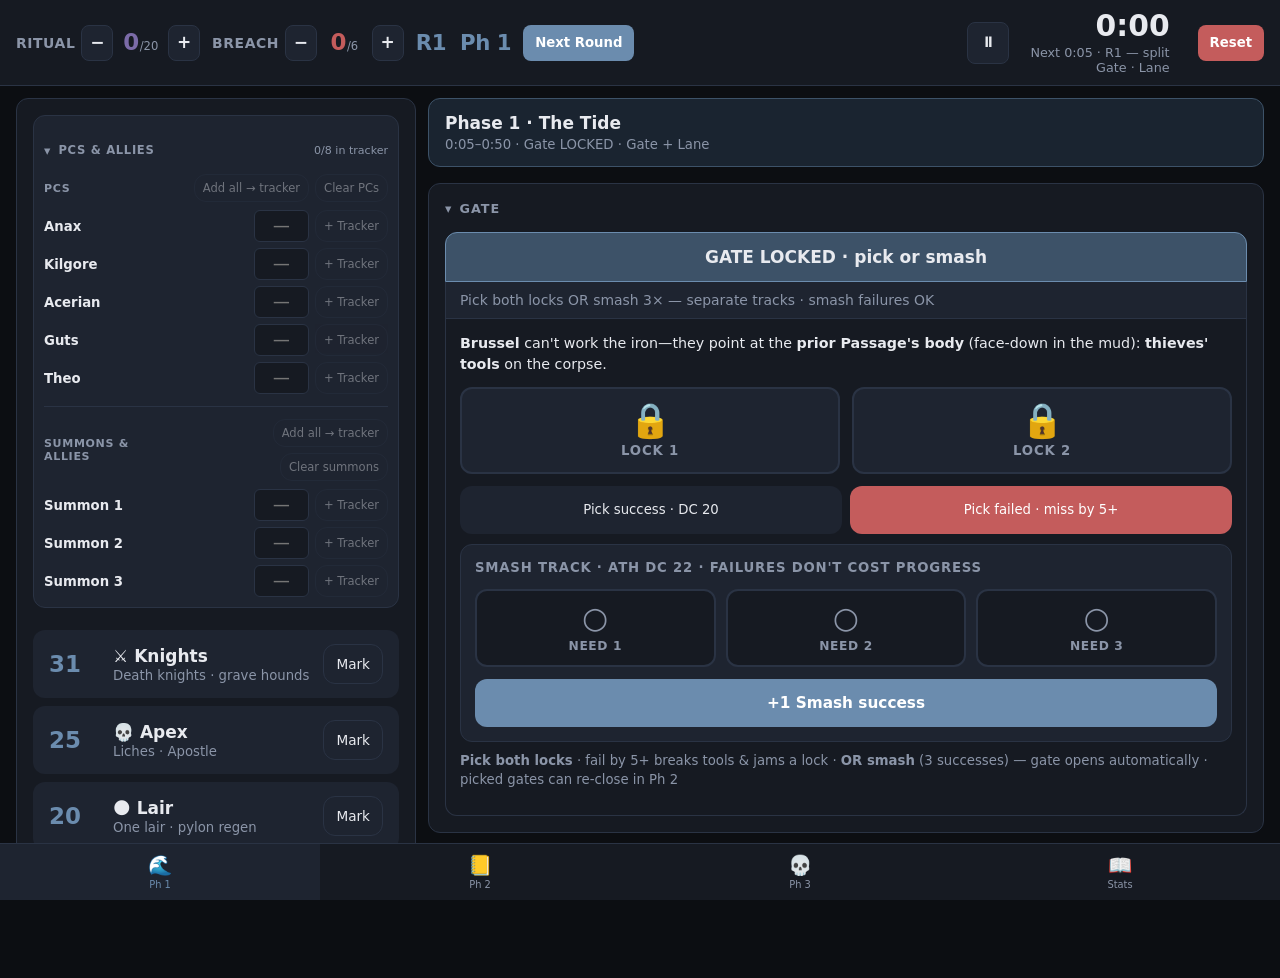
==== commit 7d496e45: "Update app" ====
--- a/docs/index.html
+++ b/docs/index.html
@@ -1486,6 +1486,12 @@
 
 .consecration-sites-note {
   margin: 0 0 10px;
+  font-size: 0.78rem;
+  color: var(--muted);
+}
+
+.apostle-scale-note {
+  margin: 6px 0 10px;
   font-size: 0.78rem;
   color: var(--muted);
 }
@@ -2876,7 +2882,7 @@
             <p id="skull-targets-hint" class="skull-targets-hint hidden"></p>
             <div class="skull-pile-grid" id="skull-pile-grid"></div>
             <h3 class="consecration-sites-title">Sanctify on the map</h3>
-            <p class="consecration-sites-note">3 fixed rim locations · −1 Ritual each *(max 3)*</p>
+            <p class="consecration-sites-note">3 fixed rim locations · all 3 consecrated → <strong>−5 Ritual</strong> · count <strong>stops</strong> · Apostle <strong>claws up</strong> *(temporary form · 580 HP)*</p>
             <div class="consecration-sites">
               <div class="consecration-site" data-site="north">
                 <div class="consecration-site-head">
@@ -2884,7 +2890,7 @@
                   <span class="consecration-directed" id="directed-north"></span>
                 </div>
                 <label class="check-item"><input type="checkbox" id="anchor-north-loc" /> At site · ready to sanctify</label>
-                <label class="check-item"><input type="checkbox" id="anchor-north-bind" /> Consecrated (−1 Ritual)</label>
+                <label class="check-item"><input type="checkbox" id="anchor-north-bind" /> Consecrated</label>
               </div>
               <div class="consecration-site" data-site="east">
                 <div class="consecration-site-head">
@@ -2892,7 +2898,7 @@
                   <span class="consecration-directed" id="directed-east"></span>
                 </div>
                 <label class="check-item"><input type="checkbox" id="anchor-east-loc" /> At site · ready to sanctify</label>
-                <label class="check-item"><input type="checkbox" id="anchor-east-bind" /> Consecrated (−1 Ritual)</label>
+                <label class="check-item"><input type="checkbox" id="anchor-east-bind" /> Consecrated</label>
               </div>
               <div class="consecration-site" data-site="skull">
                 <div class="consecration-site-head">
@@ -2900,7 +2906,7 @@
                   <span class="consecration-directed" id="directed-skull"></span>
                 </div>
                 <label class="check-item"><input type="checkbox" id="anchor-skull-loc" /> At site · ready to sanctify</label>
-                <label class="check-item"><input type="checkbox" id="anchor-skull-bind" /> Consecrated (−1 Ritual)</label>
+                <label class="check-item"><input type="checkbox" id="anchor-skull-bind" /> Consecrated</label>
               </div>
             </div>
           </div>
@@ -2950,22 +2956,6 @@
           <span>2:15–3:45 · Dismissal at vortex threshold</span>
         </div>
 
-        <div class="panel phase-section" data-phase3-section="timeCollapse">
-          <button type="button" class="phase-section-toggle" data-phase3-section="timeCollapse" onclick="PaleTideApp.tap(this,event)">
-            <span class="phase-section-chevron" aria-hidden="true">▾</span>
-            <h2>Time Collapse</h2>
-          </button>
-          <div class="phase-section-body">
-          <ul class="phase-list muted">
-            <li>Leader + Keeper → liches · woman → banshee (attacks if neutral or worse)</li>
-            <li>Inner fence OFF · Apostle from vortex · Ritual ticks stop on mat</li>
-          </ul>
-          <div class="btn-row" style="margin-top:12px">
-            <button type="button" onclick="PaleTideApp.tap(this,event)" class="primary" id="btn-apostle-arrives">Apostle on mat</button>
-          </div>
-          </div>
-        </div>
-
         <div class="panel phase-section" data-phase3-section="apostle">
           <button type="button" class="phase-section-toggle" data-phase3-section="apostle" onclick="PaleTideApp.tap(this,event)">
             <span class="phase-section-chevron" aria-hidden="true">▾</span>
@@ -2973,11 +2963,12 @@
           </button>
           <div class="phase-section-body">
           <label class="check-item"><input type="checkbox" id="apostle-on" /> On mat · Ritual ticks stop</label>
-          <label class="check-item"><input type="checkbox" id="apostle-bloodied" /> Bloodied (≤290)</label>
+          <p id="apostle-scale-note" class="apostle-scale-note">Ritual 20 → physical forever (725 HP) · rim rite / early stop → temporary form claws up (580 HP)</p>
+          <label class="check-item"><input type="checkbox" id="apostle-bloodied" /> Bloodied <span id="apostle-bloodied-at">(≤290)</span></label>
           <div class="stepper" style="margin-top:12px;justify-content:center">
             <span style="color:var(--muted);margin-right:8px">HP</span>
-            <input type="number" id="apostle-hp" min="0" max="580" value="580" />
-            <span style="color:var(--muted);margin-left:8px">/ 580</span>
+            <input type="number" id="apostle-hp" min="0" max="725" value="580" />
+            <span style="color:var(--muted);margin-left:8px">/ <span id="apostle-hp-max">580</span></span>
           </div>
           <div class="btn-row">
             <button type="button" onclick="PaleTideApp.tap(this,event)" id="apostle-lr-use">LR used (<span id="apostle-lr">3</span> left)</button>
@@ -3006,6 +2997,8 @@
           <div class="phase-section-body">
           <ul class="phase-list">
             <li>Apostle out + (bloodied OR both pylons down) at vortex threshold</li>
+            <li><strong>Premature</strong> *(rim rite / early stop)* — temporary form · still assails the party</li>
+            <li><strong>Permanent</strong> *(ritual 20)* — physical forever unless dismissed or slain</li>
             <li>Brussel adjacent for step 2 · Religion/Arcana DC 22 each step</li>
             <li><strong>Win:</strong> Dismissal · 0 HP</li>
             <li><strong>Loss:</strong> 2 PCs dead OR Breach 6 + Apostle at 3:45</li>
@@ -3024,6 +3017,24 @@
             <li>Apex: liches · Apostle · LA 3/4 bloodied</li>
             <li>Apostle +30 HP init 20 if any pylon intact</li>
           </ul>
+          </div>
+        </div>
+
+        <div class="panel phase-section" data-phase3-section="timeCollapse">
+          <button type="button" class="phase-section-toggle" data-phase3-section="timeCollapse" onclick="PaleTideApp.tap(this,event)">
+            <span class="phase-section-chevron" aria-hidden="true">▾</span>
+            <h2>Time Collapse</h2>
+          </button>
+          <div class="phase-section-body">
+          <ul class="phase-list muted">
+            <li>Leader + Keeper → liches · woman → banshee (attacks if neutral or worse)</li>
+            <li>Inner fence OFF · Apostle from vortex · Ritual ticks stop on mat</li>
+            <li><strong>Rim rite complete</strong> — ritual stops early · premature Apostle *(temporary · 580 HP)*</li>
+            <li><strong>Ritual 20</strong> — Apostle <strong>physical forever</strong> *(725 HP)*</li>
+          </ul>
+          <div class="btn-row" style="margin-top:12px">
+            <button type="button" onclick="PaleTideApp.tap(this,event)" class="primary" id="btn-apostle-arrives">Apostle on mat</button>
+          </div>
           </div>
         </div>
 
@@ -3148,6 +3159,58 @@
 
   function countAnchorBinds(anchors) {
     return CONSECRATION_SITES.filter((s) => anchors[s.id].bound).length;
+  }
+
+  const APOSTLE_HP_BASE = 580;
+  const APOSTLE_HP_RITUAL_COMPLETE = 725;
+  const RIM_ALL_SITES_RITUAL_DROP = 5;
+
+  function apostleMaxHp(ritualAtArrival) {
+    return ritualAtArrival >= 20 ? APOSTLE_HP_RITUAL_COMPLETE : APOSTLE_HP_BASE;
+  }
+
+  function apostleBloodiedThreshold(maxHp) {
+    return Math.floor(maxHp / 2);
+  }
+
+  function applyAllSitesConsecrationBonus(before, after) {
+    const wasComplete = !!before.allSitesConsecrated;
+    const nowComplete = countAnchorBinds(after.anchors) === ANCESTOR_COUNT;
+    let ritual = after.ritual;
+    let allSitesConsecrated = wasComplete;
+    let ritualStopped = after.ritualStopped ?? before.ritualStopped;
+
+    if (nowComplete && !wasComplete) {
+      ritual = Math.max(0, ritual - RIM_ALL_SITES_RITUAL_DROP);
+      allSitesConsecrated = true;
+      ritualStopped = true;
+    } else if (!nowComplete && wasComplete) {
+      ritual = Math.min(20, ritual + RIM_ALL_SITES_RITUAL_DROP);
+      allSitesConsecrated = false;
+      if (!before.apostleOnMat) {
+        ritualStopped = false;
+      }
+    }
+
+    return { ritual, allSitesConsecrated, ritualStopped };
+  }
+
+  function apostleArrivalPatch(next) {
+    const ritualAtArrival = next.ritual;
+    const permanent = ritualAtArrival >= 20;
+    const maxHp = apostleMaxHp(ritualAtArrival);
+    return {
+      ...next,
+      phase: 3,
+      apostleOnMat: true,
+      ritualStopped: true,
+      ritual: permanent ? 20 : next.ritual,
+      apostleManifestation: permanent ? 'permanent' : 'premature',
+      apostleMaxHp: maxHp,
+      apostleHp: maxHp,
+      apostleBloodied: false,
+      activeTab: 'phase3',
+    };
   }
 
   function skullAncestorsFound(skullPiles) {
@@ -3345,8 +3408,11 @@
         east: { located: false, bound: false },
         skull: { located: false, bound: false },
       },
+      allSitesConsecrated: false,
       apostleOnMat: false,
-      apostleHp: 580,
+      apostleManifestation: null,
+      apostleHp: APOSTLE_HP_BASE,
+      apostleMaxHp: APOSTLE_HP_BASE,
       apostleLr: 3,
       apostleBloodied: false,
       apostleWheel: [],
@@ -3473,20 +3539,26 @@
     return 0;
   }
 
-  /** Ritual 20 or Breach 6 → Time Collapse · Apostle on mat */
+  /** Ritual 20 · Breach 6 · all rim sites consecrated → Time Collapse · Apostle on mat */
   function mergeStatePatch(current, patch) {
-    const next = { ...current, ...patch };
-    if (next.apostleOnMat && next.phase >= 3) return next;
-    if (next.ritual >= 20 || next.breach >= 6) {
-      return {
-        ...next,
-        phase: 3,
-        apostleOnMat: true,
-        ritualStopped: true,
-        ritual: Math.min(next.ritual, 20),
-        activeTab: 'phase3',
-      };
-    }
+    let next = { ...current, ...patch };
+    let rimRiteJustCompleted = false;
+
+    if (patch.anchors) {
+      const bonus = applyAllSitesConsecrationBonus(current, next);
+      rimRiteJustCompleted = bonus.allSitesConsecrated && !current.allSitesConsecrated;
+      next = { ...next, ...bonus };
+    }
+
+    const wasOnMat = current.apostleOnMat;
+    const autoArrival =
+      !wasOnMat && (next.ritual >= 20 || next.breach >= 6 || rimRiteJustCompleted);
+    const manualArrival = !wasOnMat && patch.apostleOnMat;
+
+    if (autoArrival || manualArrival) {
+      return apostleArrivalPatch(next);
+    }
+
     return next;
   }
 
@@ -3551,6 +3623,17 @@
         pileSiteMap: normalizePileSiteMap(saved.pileSiteMap),
         skullPiles: normalizeSkullPiles(saved.skullPiles),
         skullTargetsRevealed: saved.skullTargetsRevealed ?? false,
+        allSitesConsecrated:
+          saved.allSitesConsecrated ??
+          countAnchorBinds({ ...base.anchors, ...(saved.anchors || {}) }) === ANCESTOR_COUNT,
+        apostleMaxHp: saved.apostleMaxHp ?? saved.apostleHp ?? APOSTLE_HP_BASE,
+        apostleManifestation:
+          saved.apostleManifestation ??
+          (saved.apostleOnMat
+            ? (saved.apostleMaxHp ?? saved.apostleHp ?? APOSTLE_HP_BASE) >= APOSTLE_HP_RITUAL_COMPLETE
+              ? 'permanent'
+              : 'premature'
+            : null),
       };
     } catch (e) {
       return defaultState();
@@ -3656,6 +3739,12 @@
     defaultSkullPiles,
     pileConsecrationSite,
     pileForSite,
+    APOSTLE_HP_BASE,
+    APOSTLE_HP_RITUAL_COMPLETE,
+    apostleMaxHp,
+    apostleBloodiedThreshold,
+    applyAllSitesConsecrationBonus,
+    apostleArrivalPatch,
     countAnchorBinds,
     skullAncestorsFound,
     advanceSkullPile,
@@ -5096,17 +5185,42 @@
   }
 
   function renderApostle() {
+    const maxHp = state.apostleMaxHp || G.APOSTLE_HP_BASE;
+    const bloodiedAt = G.apostleBloodiedThreshold(maxHp);
+    const scalePct = maxHp >= G.APOSTLE_HP_RITUAL_COMPLETE ? 125 : 100;
+
     setEl($('#apostle-hp'), (el) => {
       el.value = state.apostleHp;
+      el.max = maxHp;
+    });
+    setEl($('#apostle-hp-max'), (el) => {
+      el.textContent = maxHp;
+    });
+    setEl($('#apostle-scale-note'), (el) => {
+      if (!state.apostleOnMat) {
+        el.textContent =
+          'Ritual 20 → physical forever (725 HP) · rim rite / early stop → temporary form claws up (580 HP)';
+        return;
+      }
+      const manifestation =
+        state.apostleManifestation ||
+        (scalePct === 125 ? 'permanent' : 'premature');
+      el.textContent =
+        manifestation === 'permanent'
+          ? 'Physical forever · ritual completed · 725 HP'
+          : 'Temporary form · ritual stopped early · claws up from the abyss · 580 HP';
+    });
+    setEl($('#apostle-bloodied'), (el) => {
+      el.checked = state.apostleBloodied;
+    });
+    setEl($('#apostle-bloodied-at'), (el) => {
+      el.textContent = `(≤${bloodiedAt})`;
+    });
+    setEl($('#apostle-on'), (el) => {
+      el.checked = state.apostleOnMat;
     });
     setEl($('#apostle-lr'), (el) => {
       el.textContent = state.apostleLr;
-    });
-    setEl($('#apostle-bloodied'), (el) => {
-      el.checked = state.apostleBloodied;
-    });
-    setEl($('#apostle-on'), (el) => {
-      el.checked = state.apostleOnMat;
     });
     const wheel = G.normalizeApostleWheel(state.apostleWheel);
     G.WHEEL_TYPES.forEach(({ id }) => {
@@ -5650,21 +5764,12 @@
         addSmashSuccess();
         return;
       case 'btn-phase-3':
-        setState({
-          phase: 3,
-          apostleOnMat: true,
-          ritualStopped: true,
-          ritual: Math.min(state.ritual, 20),
-          activeTab: 'phase3',
-        });
+        setState({ apostleOnMat: true });
         return;
       case 'btn-apostle-arrives':
         setState({
           apostleOnMat: true,
-          ritualStopped: true,
-          phase: 3,
           ritual: 20,
-          activeTab: 'phase3',
         });
         return;
       case 'a-shield-minus':
@@ -5863,7 +5968,7 @@
     }
     if (t.id === 'apostle-hp') {
       const hp = parseInt(t.value, 10) || 0;
-      setState({ apostleHp: hp, apostleBloodied: hp <= 290 });
+      setState({ apostleHp: hp, apostleBloodied: hp <= G.apostleBloodiedThreshold(state.apostleMaxHp || G.APOSTLE_HP_BASE) });
       return;
     }
 
@@ -5882,13 +5987,7 @@
       const prevBound = state.anchors[a].bound;
       if (bound === prevBound) return;
       const anchors = { ...state.anchors, [a]: { ...state.anchors[a], bound } };
-      let ritual = state.ritual;
-      if (bound && !prevBound && G.countAnchorBinds(state.anchors) < 3) {
-        ritual = Math.max(0, ritual - 1);
-      } else if (!bound && prevBound) {
-        ritual = Math.min(20, ritual + 1);
-      }
-      setState({ anchors, ritual });
+      setState({ anchors });
       return;
     }
 
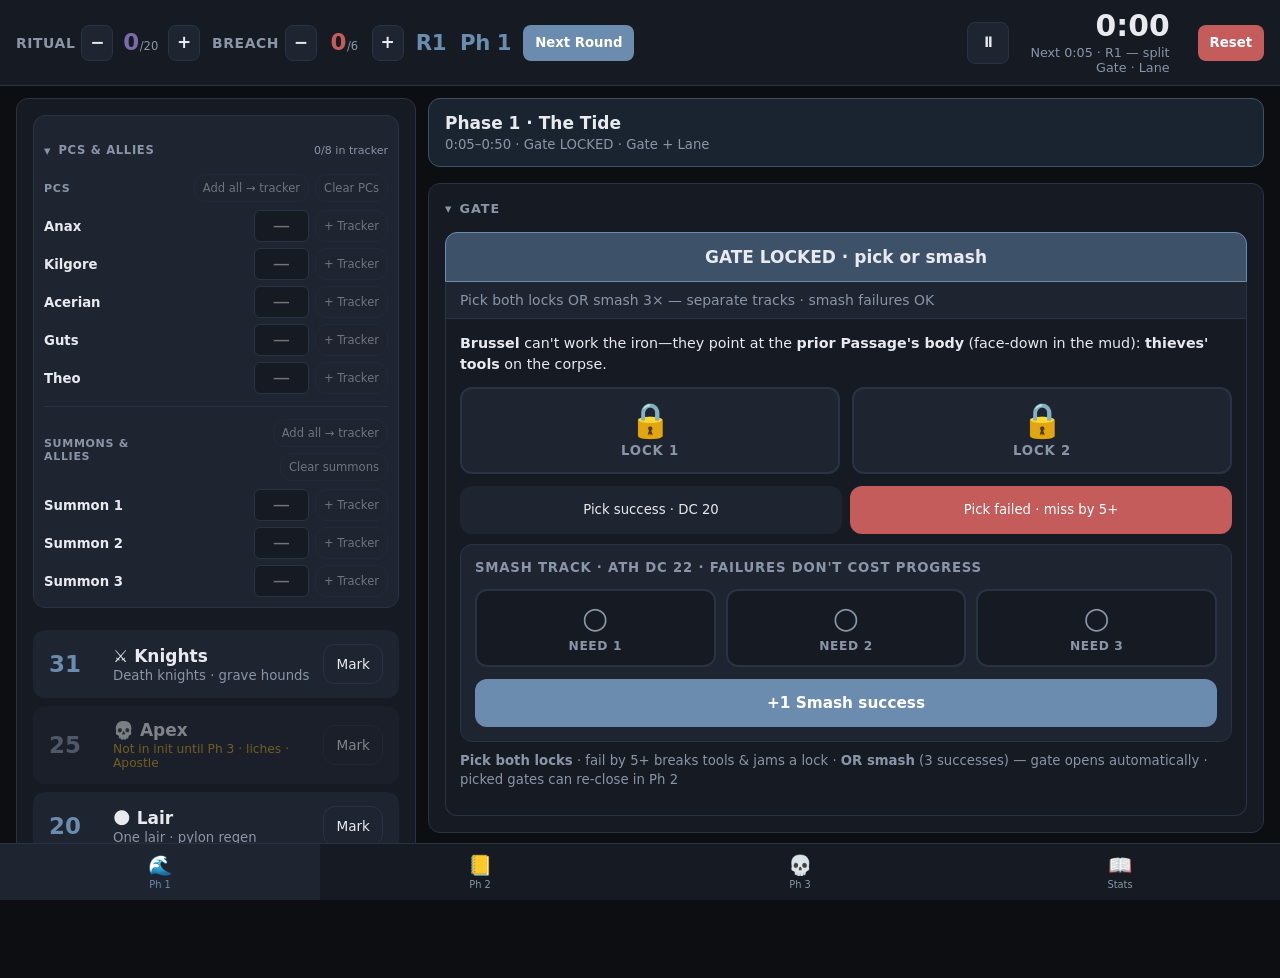
==== commit 8bdaebe1: "Update app" ====
--- a/docs/index.html
+++ b/docs/index.html
@@ -906,6 +906,19 @@
 .init-row.active {
   border-color: var(--accent);
   background: var(--accent-dim);
+}
+
+.init-row.inactive {
+  opacity: 0.5;
+}
+
+.init-row.inactive .init-count {
+  color: var(--muted);
+}
+
+.init-row.inactive .units {
+  color: var(--warn);
+  font-size: 0.72rem;
 }
 
 .init-row.lair {
@@ -2700,6 +2713,7 @@
           <ul class="phase-list muted">
             <li>Ritual +1 (+ fed hordes max +2 after R2)</li>
             <li>Knights R2 · Hood reveal ≤2 bodies · end Horde slot</li>
+            <li><strong>Batch 3</strong> (ghosts) not in init until <strong>Phase 2</strong></li>
             <li>Buy-down: knight kill −1 Ritual</li>
           </ul>
           </div>
@@ -2710,7 +2724,7 @@
       <section class="tab-panel hidden" data-tab="phase2">
         <div class="phase-banner phase-2">
           <strong>Phase 2 · The Ledger</strong>
-          <span>0:50–2:00 · Gate OPEN · 3 fronts</span>
+          <span>0:50–2:00 · Gate OPEN · 3 fronts · ghosts in init</span>
         </div>
 
         <div class="panel phase-section pylon-panel" data-phase2-section="pylons">
@@ -2820,7 +2834,6 @@
             <button type="button" onclick="PaleTideApp.tap(this,event)" class="primary" id="btn-inner-win">+ Win</button>
             <button type="button" onclick="PaleTideApp.tap(this,event)" id="btn-inner-fail">+ Caught / fail</button>
             <button type="button" onclick="PaleTideApp.tap(this,event)" id="btn-buy-inner">Apply −1 Ritual</button>
-            <button type="button" onclick="PaleTideApp.tap(this,event)" id="btn-buy-anchor">Anchor bind −1</button>
           </div>
           </div>
         </div>
@@ -2953,7 +2966,7 @@
       <section class="tab-panel hidden" data-tab="phase3">
         <div class="phase-banner phase-3">
           <strong>Phase 3 · The Apostle</strong>
-          <span>2:15–3:45 · Dismissal at vortex threshold</span>
+          <span>2:15–3:45 · Dismissal at vortex threshold · Apex in init</span>
         </div>
 
         <div class="panel phase-section" data-phase3-section="apostle">
@@ -3013,6 +3026,7 @@
           </button>
           <div class="phase-section-body">
           <ul class="phase-list muted">
+            <li><strong>Batch 5</strong> (Apex) in init — liches · Apostle</li>
             <li>Wraiths: ghosts · banshee (friendly only stays neutral)</li>
             <li>Apex: liches · Apostle · LA 3/4 bloodied</li>
             <li>Apostle +30 HP init 20 if any pylon intact</li>
@@ -3029,6 +3043,7 @@
           <ul class="phase-list muted">
             <li>Leader + Keeper → liches · woman → banshee (attacks if neutral or worse)</li>
             <li>Inner fence OFF · Apostle from vortex · Ritual ticks stop on mat</li>
+            <li><strong>Breach 6</strong> — circle closed · Time Collapse · Apostle claws up *(580 HP if ritual &lt; 20)*</li>
             <li><strong>Rim rite complete</strong> — ritual stops early · premature Apostle *(temporary · 580 HP)*</li>
             <li><strong>Ritual 20</strong> — Apostle <strong>physical forever</strong> *(725 HP)*</li>
           </ul>
@@ -3491,12 +3506,31 @@
     return g != null && g >= 4 && (g - 4) % 2 === 0;
   }
 
+  function batchActiveInPhase(batch, phase) {
+    if (batch === 3) return phase >= 2;
+    if (batch === 5) return phase >= 3;
+    return true;
+  }
+
+  function batchUnitsLabel(batch, phase) {
+    const b = BATCHES[batch];
+    if (!b) return '';
+    if (!batchActiveInPhase(batch, phase)) {
+      if (batch === 3) return 'Not in init until Ph 2 · ghosts · banshee Ph 3';
+      if (batch === 5) return 'Not in init until Ph 3 · liches · Apostle';
+    }
+    return b.units;
+  }
+
   function resolveOrder(state) {
+    const phase = state.phase || 1;
     const rows = SLOT_ORDER.map((slot) => ({
       slot,
       init: SLOT_INIT[slot],
       batch: state.assignment[slot],
       ...BATCHES[state.assignment[slot]],
+      units: batchUnitsLabel(state.assignment[slot], phase),
+      active: batchActiveInPhase(state.assignment[slot], phase),
     }));
     rows.splice(2, 0, {
       slot: 'lair',
@@ -3505,6 +3539,7 @@
       name: 'Lair',
       emoji: '🌑',
       units: 'One lair · pylon regen',
+      active: true,
     });
     const pcRows = (state.pcs || [])
       .filter((pc) => pc.inTracker && pc.init != null)
@@ -3516,6 +3551,7 @@
         emoji: '🎲',
         units: 'Player',
         isPc: true,
+        active: true,
       }));
     const summonRows = (state.summons || [])
       .filter((s) => s.inTracker && s.init != null)
@@ -3527,6 +3563,7 @@
         emoji: '✨',
         units: 'Summoned',
         isSummon: true,
+        active: true,
       }));
     return [...rows, ...pcRows, ...summonRows].sort((a, b) => b.init - a.init);
   }
@@ -3539,7 +3576,7 @@
     return 0;
   }
 
-  /** Ritual 20 · Breach 6 · all rim sites consecrated → Time Collapse · Apostle on mat */
+  /** Ritual 20 · Breach 6 · both pylons down · all rim sites consecrated → Time Collapse · Apostle on mat */
   function mergeStatePatch(current, patch) {
     let next = { ...current, ...patch };
     let rimRiteJustCompleted = false;
@@ -3551,8 +3588,10 @@
     }
 
     const wasOnMat = current.apostleOnMat;
+    const bothPylonsDown = next.pylonA.destroyed && next.pylonB.destroyed;
     const autoArrival =
-      !wasOnMat && (next.ritual >= 20 || next.breach >= 6 || rimRiteJustCompleted);
+      !wasOnMat &&
+      (next.ritual >= 20 || next.breach >= 6 || rimRiteJustCompleted || bothPylonsDown);
     const manualArrival = !wasOnMat && patch.apostleOnMat;
 
     if (autoArrival || manualArrival) {
@@ -3729,6 +3768,8 @@
     nextConeG,
     isConeRound,
     resolveOrder,
+    batchActiveInPhase,
+    batchUnitsLabel,
     pylonAcBonus,
     mergeStatePatch,
     SKULL_PILE_COUNT,
@@ -3776,39 +3817,40 @@
         'Multiattack: 3× Dread Blade +11',
         'Hellfire Orb · Mortuary Stillness Con 23 (recharge 5–6)',
         'Parry reaction: +6 AC vs one melee hit',
-        'Grave hounds: bite +11 ×2 · Cold Howl Wis 19 · Pack Takedown',
+        'Grave hounds: bite +11 ×2 · Cold Howl Wis DC 19 (Frightened · pierces Rage) · Pack Takedown',
       ],
       la: {
         budget: '2/round · Blade Singer 3/round',
         note: 'End of a PC turn · one headline suppression per round',
         options: [
           'Move — half speed, no OA',
-          'Strike — +12 longsword 2d8+6 + 2d6 nec',
+          'Strike — +12 longsword · 2d8+6 slash + 2d6 nec',
           'Command — one cluster half speed',
-          'Chill Command — Wis 21 or Charmed (non-Raging)',
-          'Bone Litany — Wis 21 or can’t extend Rage',
-          'Crown’s Weight — Wis 21 or auras off (Anax)',
-          'Skull Weight — Wis 21 or no psychic (Theokoles)',
-          'Blade Burst — Blade Singer only · 30-ft line 8d8 force Dex 18 half',
+          'Chill Command — Wis DC 21 or Charmed until end of next turn (non-Raging)',
+          'Bone Litany — Wis DC 21 or can’t extend Rage next turn (Raging)',
+          'Crown’s Weight — Wis DC 21 or auras off until end of next turn (Anax)',
+          'Skull Weight — Wis DC 21 or no psychic until end of next turn (Theokoles)',
+          'Blade Burst — Blade Singer only · 30-ft line · 8d8 force · Dex DC 18 half',
         ],
       },
     },
     3: {
       title: 'Wraiths',
       lines: [
-        'Ghosts N→S · then banshee if Phase 3',
-        'Life Drain +10 · 5d8+6 nec · max HP − damage',
+        'Phase 2+: ghosts in initiative (Batch 3) · Phase 3: banshee joins slot',
+        'Ghosts N→S · Life Drain +10 · 5d8+6 nec · max HP − damage',
         'Soul Grit: 4 wraiths on one target or crit → Con 23 or Rage ends',
         'Banshee friendly only → neutral · attacks if neutral or worse',
+        'Pale Tide Frightened pierces Rage — barbarians can be Frightened while Raging',
       ],
       la: {
         budget: 'Banshee 2/round · hostile if neutral or worse',
         note: 'End of another creature’s turn',
         options: [
-          'Drift — fly half speed',
-          'Touch — Corrupting Touch +10',
-          'Keening — Wis 20 or Frightened',
-          'Still Counting — Wis 21 or no healing until her next turn',
+          'Drift — fly half speed, no OA',
+          'Touch — Corrupting Touch +10 · 3d8+6 necrotic',
+          'Keening — Wis DC 20 or Frightened until end of her next turn · pierces Rage',
+          'Still Counting — Wis DC 21 or no healing until end of her next turn',
         ],
       },
     },
@@ -3823,9 +3865,10 @@
     5: {
       title: 'Apex',
       lines: [
-        'Leader Lich → Keeper Lich → Apostle last',
+        'Phase 3+: Apex in initiative (Batch 5) · liches then Apostle last',
         'Lichens: 2 LA/round each · LR 2/day',
-        'Apostle: 3 LA/round · 4 when bloodied ≤290',
+        'Apostle: 3 LA/round · 4 when bloodied (≤ half max HP)',
+        'Pale Tide Frightened pierces Rage — barbarians can be Frightened while Raging',
       ],
       la: {
         budget: 'See active unit below',
@@ -3833,27 +3876,27 @@
           {
             name: 'Leader Lich (2/round)',
             options: [
-              'Cantrip — Ray of Frost',
-              'Frightening Gaze — Wis 20',
-              'Teleport — 60 ft',
-              'Bone Litany — Wis 21 vs Raging',
+              'Cantrip — Ray of Frost +12 · 2d8 cold',
+              'Frightening Gaze — Wis DC 20 or Frightened until end of next turn · pierces Rage',
+              'Teleport — 60 ft to seen space',
+              'Bone Litany — Wis DC 21 or can’t extend Rage next turn (Raging)',
             ],
           },
           {
             name: 'Keeper Lich (2/round)',
             options: [
-              'Cantrip — Chill Touch',
-              'Frightening Gaze — Wis 21',
-              'Teleport — 60 ft',
-              'Ledger’s Tally — Con 21 or conc save at disadv',
+              'Cantrip — Chill Touch +13 · 2d8 necrotic',
+              'Frightening Gaze — Wis DC 21 or Frightened until end of next turn · pierces Rage',
+              'Teleport — 60 ft to seen space',
+              'Ledger’s Tally — Con DC 21 or concentration save at disadv',
             ],
           },
           {
             name: 'Apostle (3/round · 4 bloodied)',
             options: [
-              '1 · Swipe — Scythe attack',
-              '2 · Finger of Death — Empowered only · DC 21 · 7d8+30 nec',
-              '3 · Stare of Mortality — Con 20 or +1 Exhaustion',
+              '1 · Swipe — Scythe +12 · 2d8+6 slash + 3d8 nec · Con DC 21 or max HP − nec',
+              '2 · Finger of Death — Empowered only · Con DC 21 · 7d8+30 nec (half on success)',
+              '3 · Stare of Mortality — Con DC 20 or +1 Exhaustion',
             ],
           },
         ],
@@ -4044,7 +4087,7 @@
         { name: 'Bite ×2', text: '+11 · 2d8+6 necrotic' },
         {
           name: 'Cold Howl (Bonus)',
-          text: '30 ft · Wis DC 19 or Frightened until end of next turn · disadv if saw PC drop to 0 HP',
+          text: '30 ft · Wis DC 19 or Frightened until end of next turn · pierces Rage · disadv if saw PC drop to 0 HP',
         },
         {
           name: 'Pack Takedown',
@@ -4058,7 +4101,7 @@
       name: 'Ghost',
       sub: 'Wraith dial',
       batch: 3,
-      phases: [1, 2, 3],
+      phases: [2, 3],
       qty: '7',
       cr: '~10',
       stats: [
@@ -4079,7 +4122,7 @@
           text: 'Crit or 4 wraiths on one target in a round · Raging: Con DC 23 or Rage ends + expend 1 use',
         },
       ],
-      deploy: 'R4: 2 skull pits · Ph3: +3–5 rim · peel Theokoles or Acerian on Tile G',
+      deploy: 'Phase 2+: Batch 3 init · R4: 2 skull pits · Ph3: +3–5 rim + banshee',
     },
     {
       id: 'death-knight',
@@ -4119,14 +4162,14 @@
         },
       ],
       legendary: [
-        'Move · half speed no OA',
-        'Strike · +12 longsword 2d8+6 + 2d6 nec',
+        'Move · half speed, no OA',
+        'Strike · +12 longsword · 2d8+6 slash + 2d6 nec',
         'Command · one cluster half speed',
-        'Chill Command · Wis 21 or Charmed (non-Raging)',
-        'Bone Litany · Wis 21 or can’t extend Rage',
-        'Crown’s Weight · Wis 21 or auras off (Anax)',
-        'Skull Weight · Wis 21 or no psychic (Theokoles)',
-        'Blade Burst (Blade Singer LA) · 30-ft line 8d8 force Dex 18 half',
+        'Chill Command · Wis DC 21 or Charmed until end of next turn (non-Raging)',
+        'Bone Litany · Wis DC 21 or can’t extend Rage next turn (Raging)',
+        'Crown’s Weight · Wis DC 21 or auras off until end of next turn (Anax)',
+        'Skull Weight · Wis DC 21 or no psychic until end of next turn (Theokoles)',
+        'Blade Burst (Blade Singer LA) · 30-ft line · 8d8 force · Dex DC 18 half',
       ],
       variants: [
         'Marshal R2 gate · Marshal of the Dead · hordes +10 · 2 LA/round',
@@ -4166,10 +4209,10 @@
         },
       ],
       legendary: [
-        'Cantrip · Ray of Frost',
-        'Frightening Gaze · Wis DC 20',
-        'Teleport 60 ft',
-        'Bone Litany · Wis DC 21 vs Raging',
+        'Cantrip · Ray of Frost +12 · 2d8 cold',
+        'Frightening Gaze · Wis DC 20 or Frightened until end of next turn · pierces Rage',
+        'Teleport · 60 ft to seen space',
+        'Bone Litany · Wis DC 21 or can’t extend Rage next turn (Raging)',
       ],
     },
     {
@@ -4198,9 +4241,9 @@
         },
       ],
       legendary: [
-        'Cantrip · Chill Touch',
-        'Frightening Gaze · Wis DC 21',
-        'Teleport 60 ft',
+        'Cantrip · Chill Touch +13 · 2d8 necrotic',
+        'Frightening Gaze · Wis DC 21 or Frightened until end of next turn · pierces Rage',
+        'Teleport · 60 ft to seen space',
         'Ledger’s Tally · Con DC 21 or concentration save at disadv',
       ],
     },
@@ -4231,7 +4274,7 @@
         { name: 'Corrupting Touch', text: '+10 · 3d8+6 necrotic' },
         {
           name: 'Horrify',
-          text: 'Wis DC 20 · 60 ft · Frightened until her next turn · success immune 24 hr',
+          text: 'Wis DC 20 · 60 ft · Frightened until her next turn · pierces Rage · success immune 24 hr',
         },
         {
           name: 'Deathly Wail (Recharge 5–6)',
@@ -4239,10 +4282,10 @@
         },
       ],
       legendary: [
-        'Drift · fly half speed',
-        'Touch · Corrupting Touch',
-        'Keening · Wis DC 20 Frightened',
-        'Still Counting · Wis DC 21 or no healing until her next turn',
+        'Drift · fly half speed, no OA',
+        'Touch · Corrupting Touch +10 · 3d8+6 necrotic',
+        'Keening · Wis DC 20 or Frightened until end of her next turn · pierces Rage',
+        'Still Counting · Wis DC 21 or no healing until end of her next turn',
       ],
       special: [
         'Friendly → neutral · no LA unless provoked',
@@ -4259,7 +4302,7 @@
       cr: 'apex',
       stats: [
         ['AC', '19'],
-        ['HP', '580 (bloodied 290)'],
+        ['HP', '580 premature · 725 if Ritual 20 (bloodied ≤ half max)'],
         ['Speed', 'fly 30 hover · Init +8'],
         ['Saves', 'Str +10 · Con +10 · Wis +9 · Cha +11'],
         ['Immune', 'Cold, Necrotic, Poison + 3 rotating wheel'],
@@ -4280,7 +4323,7 @@
         },
         {
           name: 'Gaze of the Dead (Bonus)',
-          text: '60 ft below max HP · Wis DC 20 or Frightened',
+          text: '60 ft below max HP · Wis DC 20 or Frightened · pierces Rage',
         },
       ],
       reactions: [
@@ -4288,14 +4331,14 @@
         'Dead Thoughts: on psychic damage · attacker Wis DC 23 or no psychic next turn',
       ],
       legendary: [
-        '1 · Swipe · Scythe',
-        '2 · Finger of Death (Empowered only) · DC 21 · 7d8+30 nec',
+        '1 · Swipe · Scythe +12 · 2d8+6 slash + 3d8 nec · Con DC 21 or max HP − nec',
+        '2 · Finger of Death (Empowered only) · Con DC 21 · 7d8+30 nec (half on success)',
         '3 · Stare of Mortality · Con DC 20 or +1 Exhaustion',
-        '3/round · 4 when bloodied',
+        'Budget · 3/round · 4 when bloodied',
       ],
       special: [
         'Wheel: acid, fire, force, lightning, physical, psychic, radiant, thunder — FIFO on 4th type',
-        'Arrives: Ritual 20 · both pylons down · clock ≥ 2:15',
+        'Arrives: Ritual 20 (725 HP) · Breach 6 · all 3 rim sites consecrated (580 HP) · both pylons down · clock ≥ 2:15',
       ],
     },
     {
@@ -4349,7 +4392,8 @@
       ],
       traits: [
         'Ward: no teleport/flight · Misty Step/Dimension Door blocked',
-        'G+0 Wail Wis 21 · G+4+ cone 12d6 + Stillness Con 23',
+        'G+0 Wail Wis DC 21 (disadv if Raging) · Frightened pierces Rage · can’t extend Rage · no psychic until next turn',
+        'G+4+ cone 12d6 necrotic + Stillness Con DC 23',
         'Null Pulse: no auras · no psychic · radiant healing halved 60 ft',
       ],
       actions: [],
@@ -4403,9 +4447,8 @@
     });
     (m.legendary || []).forEach((l) => {
       const text = typeof l === 'string' ? l : l.text || String(l);
-      if (/\d+d\d|\+\d{1,2}\b|DC \d+/i.test(text)) {
-        out.push({ name: 'Legendary', text });
-      }
+      if (/^Budget ·/i.test(text)) return;
+      out.push({ name: 'Legendary', text });
     });
     return out;
   }
@@ -4731,6 +4774,16 @@
       `;
       scheduleReminderPopupPosition();
       return;
+    }
+
+    if (info.type === 'batch') {
+      const batchNum = state.assignment[slot];
+      if (batchNum && !G.batchActiveInPhase(batchNum, state.phase)) {
+        const when = batchNum === 3 ? 'Phase 2' : 'Phase 3';
+        panel.innerHTML = `<h3>${info.title} · init ${G.SLOT_INIT[slot]}</h3><p class="la-note" style="margin:0">Not in initiative until <strong>${when}</strong> — skip this slot.</p>`;
+        scheduleReminderPopupPosition();
+        return;
+      }
     }
 
     let html = `<h3>${info.title} · init ${G.SLOT_INIT[slot]}</h3>`;
@@ -4885,7 +4938,7 @@
       const isActive = state.turnHighlight === row.slot;
       const div = el(
         'div',
-        `init-row${row.slot === 'lair' ? ' lair' : ''}${row.isPc ? ' pc' : ''}${row.isSummon ? ' summon' : ''}${isActive ? ' active' : ''}`,
+        `init-row${row.slot === 'lair' ? ' lair' : ''}${row.isPc ? ' pc' : ''}${row.isSummon ? ' summon' : ''}${row.active === false ? ' inactive' : ''}${isActive ? ' active' : ''}`,
         `
         <div class="init-count">${row.init}</div>
         <div class="init-info">
@@ -5509,7 +5562,7 @@
     if (t && t.nodeType === 3) t = t.parentElement;
     if (!t || !t.closest) return null;
     return t.closest(
-      'button, .lair-card, .filter-chip, .monster-head, [data-phase], .mark-turn, .phase-section-toggle, .inner-bust-option'
+      'button, .lair-card, .filter-chip, .monster-head, [data-phase], .mark-turn, .phase-section-toggle, .inner-bust-option, [data-skull-pile]'
     );
   }
 
@@ -5522,6 +5575,27 @@
 
     if (node.dataset.innerBust) {
       applyInnerBustChoice(node.dataset.innerBust);
+      return;
+    }
+
+    if (node.dataset.skullPile) {
+      const pileNum = Number(node.dataset.skullPile);
+      const { piles, newlyFoundSite } = G.advanceSkullPile(
+        state.skullPiles,
+        pileNum,
+        state.pileSiteMap
+      );
+      const patch = { skullPiles: piles };
+      if (newlyFoundSite) {
+        patch.anchors = {
+          ...state.anchors,
+          [newlyFoundSite.id]: {
+            ...state.anchors[newlyFoundSite.id],
+            located: true,
+          },
+        };
+      }
+      setState(patch);
       return;
     }
 
@@ -5633,10 +5707,6 @@
           skullPiles: G.defaultSkullPiles(),
           skullTargetsRevealed: false,
         });
-        return;
-      case 'btn-buy-anchor':
-        if (state.innerBuydowns >= 3) return;
-        setState({ ritual: Math.max(0, state.ritual - 1), innerBuydowns: state.innerBuydowns + 1 });
         return;
       case 'btn-buy-inner':
         if (state.innerBuydowns >= 3) return;
@@ -5767,10 +5837,7 @@
         setState({ apostleOnMat: true });
         return;
       case 'btn-apostle-arrives':
-        setState({
-          apostleOnMat: true,
-          ritual: 20,
-        });
+        setState({ apostleOnMat: true });
         return;
       case 'a-shield-minus':
       case 'b-shield-minus': {
@@ -5837,7 +5904,7 @@
         setState({ laKnightsUsed: Math.max(0, state.laKnightsUsed - 1) });
         return;
       case 'la-knights-plus':
-        setState({ laKnightsUsed: Math.min(3, state.laKnightsUsed + 1) });
+        setState({ laKnightsUsed: Math.min(2, state.laKnightsUsed + 1) });
         return;
       case 'la-apostle-minus':
         setState({ laApostleUsed: Math.max(0, state.laApostleUsed - 1) });
@@ -5933,29 +6000,8 @@
       return;
     }
 
-    if (node.dataset.skullPile) {
-      const pileNum = Number(node.dataset.skullPile);
-      const { piles, newlyFoundSite } = G.advanceSkullPile(
-        state.skullPiles,
-        pileNum,
-        state.pileSiteMap
-      );
-      const patch = { skullPiles: piles };
-      if (newlyFoundSite) {
-        patch.anchors = {
-          ...state.anchors,
-          [newlyFoundSite.id]: {
-            ...state.anchors[newlyFoundSite.id],
-            located: true,
-          },
-        };
-      }
-      setState(patch);
-      return;
-    }
-
-    if (node.id === 'rim-rite') {
-      setState({ rimRiteKnown: node.checked });
+    if (t.id === 'rim-rite') {
+      setState({ rimRiteKnown: t.checked });
       return;
     }
     if (t.id === 'apostle-on') {
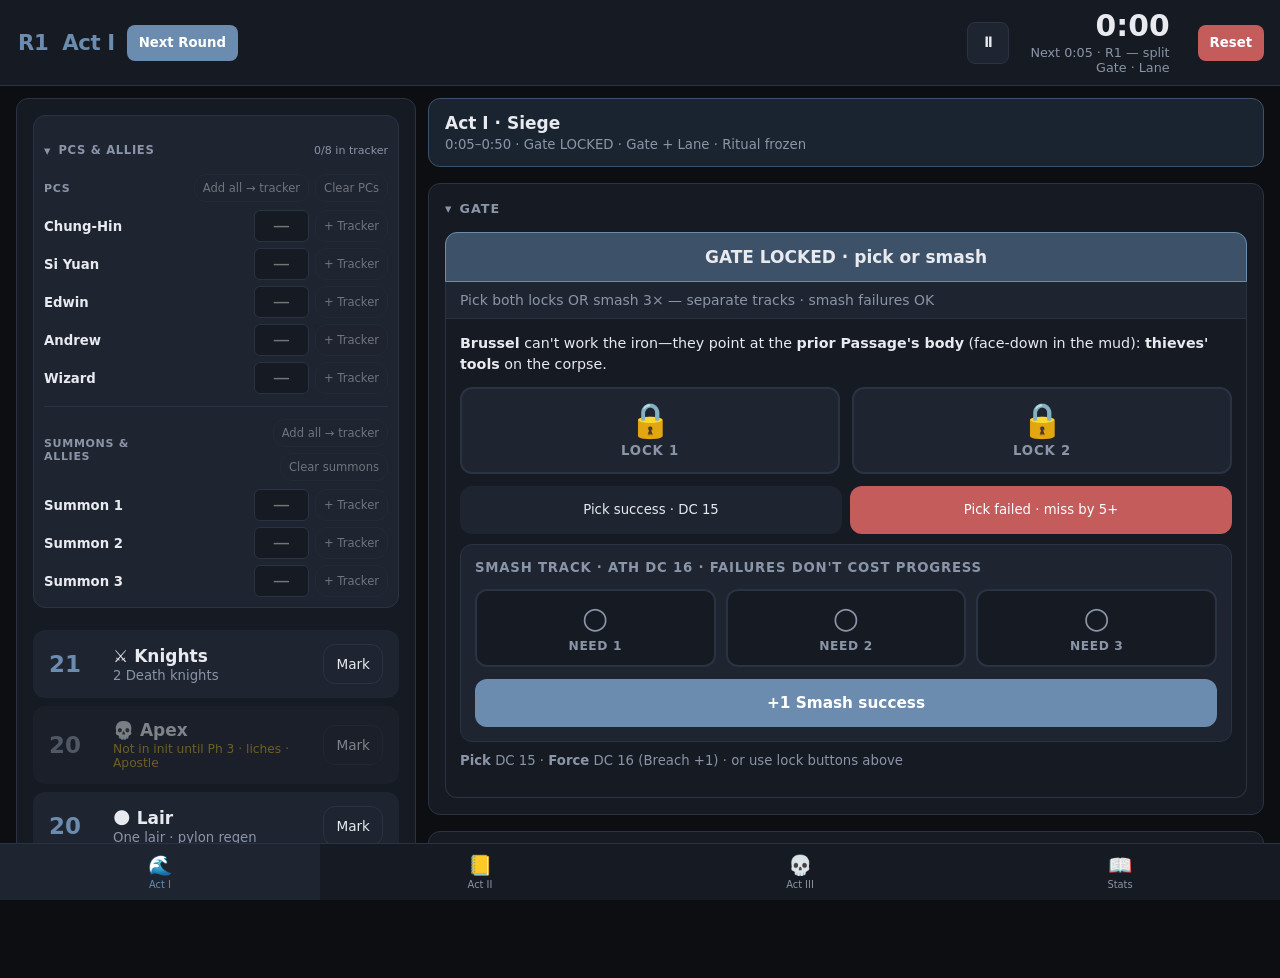
==== commit 106968df: "revised" ====
--- a/docs/index.html
+++ b/docs/index.html
@@ -9,7 +9,7 @@
     <meta name="apple-mobile-web-app-capable" content="yes" />
     <meta name="apple-mobile-web-app-status-bar-style" content="black-translucent" />
     <meta name="theme-color" content="#0c0e12" />
-    <title>The Pale Tide</title>
+    <title>Ghoulsburg Cemetery</title>
     <script>
       window.PaleTideApp = {
         _q: [],
@@ -2530,27 +2530,6 @@
     </div>
     <header class="app-header">
       <div class="header-toolbar">
-        <div class="header-clocks clocks-bar" id="header-clocks">
-          <div class="clocks-row">
-            <div class="clock-group ritual">
-              <span class="clock-label">Ritual</span>
-              <div class="clock-stepper">
-                <button type="button" class="clock-step" id="btn-ritual-minus" onclick="PaleTideApp.tap(this,event)">−</button>
-                <span class="clock-value"><strong id="ritual-compact">0</strong><span class="max">/20</span></span>
-                <button type="button" class="clock-step" id="btn-ritual-plus" onclick="PaleTideApp.tap(this,event)">+</button>
-              </div>
-            </div>
-            <div class="clock-group breach">
-              <span class="clock-label">Breach</span>
-              <div class="clock-stepper">
-                <button type="button" class="clock-step" id="btn-breach-minus" onclick="PaleTideApp.tap(this,event)">−</button>
-                <span class="clock-value"><strong id="breach-compact">0</strong><span class="max">/6</span></span>
-                <button type="button" class="clock-step" id="btn-breach-plus" onclick="PaleTideApp.tap(this,event)">+</button>
-              </div>
-              <div class="breach-pips" id="breach-pips"></div>
-            </div>
-          </div>
-        </div>
         <div class="header-round-group">
           <div class="header-round" id="header-round" aria-label="Round">R1</div>
           <div class="header-phase phase-1" id="header-phase" aria-label="Phase">Ph 1</div>
@@ -2614,9 +2593,7 @@
             <div class="init-list" id="init-list"></div>
           </div>
           <div class="btn-row init-actions">
-            <button type="button" onclick="PaleTideApp.tap(this,event)" id="btn-shuffle-preview">Re-roll shuffle</button>
-            <button type="button" onclick="PaleTideApp.tap(this,event)" id="btn-pulse-on">PULSE on</button>
-            <button type="button" onclick="PaleTideApp.tap(this,event)" id="btn-pulse-off">PULSE off</button>
+            <p class="init-fixed-order" style="font-size:0.8rem;color:var(--muted);margin:0">Fixed order: Knights 21 → Apex 20 → Hunters 15 → Ghosts 10 → Hordes 5 · Lair 20</p>
           </div>
           </div>
         </aside>
@@ -2625,11 +2602,11 @@
         <div id="phase-rail" class="phase-rail">
         <div id="reminder-panel" class="reminder-popup hidden" aria-live="polite"></div>
 
-      <!-- PHASE 1 — The Tide (~0:05–0:50) -->
+      <!-- ACT I — Siege (~0:05–0:50) -->
       <section class="tab-panel" data-tab="phase1">
         <div class="phase-banner phase-1">
-          <strong>Phase 1 · The Tide</strong>
-          <span>0:05–0:50 · Gate LOCKED · Gate + Lane</span>
+          <strong>Act I · Siege</strong>
+          <span>0:05–0:50 · Gate LOCKED · Gate + Lane · Ritual frozen</span>
         </div>
 
         <div class="panel phase-section gate-section" data-phase1-section="gate">
@@ -2658,17 +2635,17 @@
             </div>
             <p id="gate-tools-broken" class="gate-tools-broken hidden">Tools broken — that lock is unpickable</p>
             <div class="btn-row gate-lock-actions">
-              <button type="button" onclick="PaleTideApp.tap(this,event)" id="btn-gate-pick">Pick success · DC 20</button>
+              <button type="button" onclick="PaleTideApp.tap(this,event)" id="btn-gate-pick">Pick success · DC 15</button>
               <button type="button" onclick="PaleTideApp.tap(this,event)" class="danger" id="btn-gate-pick-fail">Pick failed · miss by 5+</button>
             </div>
             <div id="gate-smash-track" class="gate-smash-track">
-              <p class="gate-smash-label">Smash track · Ath DC 22 · failures don't cost progress</p>
+              <p class="gate-smash-label">Smash track · Ath DC 16 · failures don't cost progress</p>
               <div id="gate-smash-successes" class="gate-smash-successes" aria-label="Smash successes"></div>
               <div class="btn-row gate-smash-actions">
                 <button type="button" onclick="PaleTideApp.tap(this,event)" class="primary" id="btn-gate-smash">+1 Smash success</button>
               </div>
             </div>
-            <p class="gate-lock-hint"><strong>Pick both locks</strong> · fail by 5+ breaks tools &amp; jams a lock · <strong>OR smash</strong> (3 successes) — gate opens automatically · picked gates can re-close in Ph 2</p>
+            <p class="gate-lock-hint"><strong>Pick</strong> DC 15 · <strong>Force</strong> DC 16 (Breach +1) · or use lock buttons above</p>
           </div>
         </div>
           </div>
@@ -2681,9 +2658,9 @@
           </button>
           <div class="phase-section-body">
           <ul class="phase-list">
-            <li><strong>Gate</strong> — pick both locks · fail by 5+ jams a lock · OR smash 3× (separate track)</li>
+            <li><strong>Gate</strong> — open the iron · <strong>Brussel</strong></li>
             <li><strong>Lane</strong> — ring + NE column · R1 only while locked</li>
-            <li>Road spawns only · hordes 20 ft · graves silent · no pylons</li>
+            <li>~18 hordes · fixed dead order · graves silent until gate opens</li>
             <li>Lane empty EOR → Breach +1 · all 5 on Gate → Breach +2</li>
           </ul>
           </div>
@@ -2695,11 +2672,11 @@
             <h2>After gate opens</h2>
           </button>
           <div class="phase-section-body">
-          <p style="font-size:0.85rem;color:var(--muted);margin:0 0 12px">Same round: place pylons · G+0 pulse · re-split Gate · Sanctum · Crown's Edge</p>
+          <p style="font-size:0.85rem;color:var(--muted);margin:0 0 12px">Same round: place pylons · re-split <strong>Outer</strong> / <strong>Inner</strong></p>
           <ul class="phase-list muted">
-            <li>Step 1 — Iron gives · road 30 ft · fed hordes Ritual +1</li>
-            <li>Step 2 — Place both pylons · wail · PULSE · Breach +1</li>
-            <li>Step 3 — Graves wake · Grave churn 25 · cone at G+4</li>
+            <li>Iron gives · black glass rises on the rim</li>
+            <li><strong>R+2</strong> wail · <strong>R+4</strong> &amp; <strong>R+7</strong> cones (if pylons stand)</li>
+            <li>Ritual +1 starts next EOR · graves join the war</li>
           </ul>
           </div>
         </div>
@@ -2711,20 +2688,19 @@
           </button>
           <div class="phase-section-body">
           <ul class="phase-list muted">
-            <li>Ritual +1 (+ fed hordes max +2 after R2)</li>
-            <li>Knights R2 · Hood reveal ≤2 bodies · end Horde slot</li>
-            <li><strong>Batch 3</strong> (ghosts) not in init until <strong>Phase 2</strong></li>
-            <li>Buy-down: knight kill −1 Ritual</li>
+            <li><strong>Breach</strong> ticks · <strong>Ritual frozen</strong> until gate opens</li>
+            <li>Marshal R2 · hound R2 · Knights in fixed init</li>
+            <li>Buy-down: knight kill −1 Ritual (optional)</li>
           </ul>
           </div>
         </div>
       </section>
 
-      <!-- PHASE 2 — The Ledger (~0:50–2:00) -->
+      <!-- ACT II — Count (~0:50–2:00) -->
       <section class="tab-panel hidden" data-tab="phase2">
         <div class="phase-banner phase-2">
-          <strong>Phase 2 · The Ledger</strong>
-          <span>0:50–2:00 · Gate OPEN · 3 fronts · ghosts in init</span>
+          <strong>Act II · Count</strong>
+          <span>0:50–2:00 · Gate OPEN · Outer + Inner · Ritual ticking</span>
         </div>
 
         <div class="panel phase-section pylon-panel" data-phase2-section="pylons">
@@ -2733,37 +2709,24 @@
             <h2>Rim pylons</h2>
           </button>
           <div class="phase-section-body">
-          <p style="font-size:0.85rem;color:var(--muted);margin:0 0 12px">Field AC 25 · 100 HP · Stone 90 HP · Init 20: +d100 shield</p>
+          <p id="pylon-beat-note" style="font-size:0.85rem;color:var(--muted);margin:0 0 12px">R+2 wail · R+4 &amp; R+7 cone (if pylons stand)</p>
+          <p style="font-size:0.85rem;color:var(--muted);margin:0 0 12px">Stone only · AC 17 · 35 HP · destroyed → Ritual −2 · ward +2/+1 on Outer undead</p>
           <div class="pylon-grid">
             <div class="pylon-card" id="pylon-a">
               <h3>Pylon A</h3>
-              <div style="font-size:0.78rem;color:var(--muted)">Shield <span id="pylon-a-shield-val">100</span></div>
-              <div class="bar-track"><div class="bar-fill" id="pylon-a-shield" style="width:100%"></div></div>
-              <div class="stepper">
-                <button type="button" onclick="PaleTideApp.tap(this,event)" id="a-shield-minus">−</button>
-                <button type="button" onclick="PaleTideApp.tap(this,event)" id="a-shield-plus">+10</button>
-                <button type="button" onclick="PaleTideApp.tap(this,event)" id="a-regen">+d100</button>
-              </div>
-              <div style="font-size:0.78rem;color:var(--muted);margin-top:10px">Stone <span id="pylon-a-stone-val">90</span></div>
+              <div style="font-size:0.78rem;color:var(--muted);margin-top:10px">Stone <span id="pylon-a-stone-val">35</span></div>
               <div class="bar-track"><div class="bar-fill stone" id="pylon-a-stone" style="width:100%"></div></div>
               <div class="stepper">
-                <button type="button" onclick="PaleTideApp.tap(this,event)" id="a-stone-minus">−10</button>
+                <button type="button" onclick="PaleTideApp.tap(this,event)" id="a-stone-minus">−5</button>
                 <button type="button" onclick="PaleTideApp.tap(this,event)" class="danger" id="a-destroy">Destroyed</button>
               </div>
             </div>
             <div class="pylon-card" id="pylon-b">
               <h3>Pylon B</h3>
-              <div style="font-size:0.78rem;color:var(--muted)">Shield <span id="pylon-b-shield-val">100</span></div>
-              <div class="bar-track"><div class="bar-fill" id="pylon-b-shield" style="width:100%"></div></div>
-              <div class="stepper">
-                <button type="button" onclick="PaleTideApp.tap(this,event)" id="b-shield-minus">−</button>
-                <button type="button" onclick="PaleTideApp.tap(this,event)" id="b-shield-plus">+10</button>
-                <button type="button" onclick="PaleTideApp.tap(this,event)" id="b-regen">+d100</button>
-              </div>
-              <div style="font-size:0.78rem;color:var(--muted);margin-top:10px">Stone <span id="pylon-b-stone-val">90</span></div>
+              <div style="font-size:0.78rem;color:var(--muted);margin-top:10px">Stone <span id="pylon-b-stone-val">35</span></div>
               <div class="bar-track"><div class="bar-fill stone" id="pylon-b-stone" style="width:100%"></div></div>
               <div class="stepper">
-                <button type="button" onclick="PaleTideApp.tap(this,event)" id="b-stone-minus">−10</button>
+                <button type="button" onclick="PaleTideApp.tap(this,event)" id="b-stone-minus">−5</button>
                 <button type="button" onclick="PaleTideApp.tap(this,event)" class="danger" id="b-destroy">Destroyed</button>
               </div>
             </div>
@@ -2771,171 +2734,71 @@
           </div>
         </div>
 
-        <div class="panel phase-section sanctum-path-panel" data-phase2-section="sanctum">
+        <div class="panel phase-section" data-phase2-section="sanctum">
           <button type="button" class="phase-section-toggle" data-phase2-section="sanctum" onclick="PaleTideApp.tap(this,event)">
             <span class="phase-section-chevron" aria-hidden="true">▾</span>
-            <h2>Sanctum path · Lower</h2>
+            <h2>Inner · three scenes</h2>
           </button>
           <div class="phase-section-body">
-          <p class="sanctum-path-intro">Social / sneak past the woman · riddles at the echo children</p>
+          <p class="sanctum-path-intro">One roll each · in order · fail = Ritual +1</p>
 
           <div class="sanctum-beat">
-            <h3 class="sanctum-beat-title">Weeping woman</h3>
-            <p class="sanctum-beat-hint">Insight DC 30 · Persuasion DC 34 · sneak — pass without violence. Attack → hostile.</p>
-            <div class="disposition-row" role="group" aria-label="Woman disposition">
-              <button type="button" onclick="PaleTideApp.tap(this,event)" class="disp-btn friendly" id="btn-woman-friendly">Friendly</button>
-              <button type="button" onclick="PaleTideApp.tap(this,event)" class="disp-btn" id="btn-woman-neutral">Neutral</button>
-              <button type="button" onclick="PaleTideApp.tap(this,event)" class="disp-btn hostile" id="btn-woman-hostile">Hostile</button>
+            <h3 class="sanctum-beat-title">1 · Weeping woman</h3>
+            <p id="scene-woman-note" class="sanctum-beat-hint">Insight or Persuasion DC 16</p>
+            <div class="btn-row">
+              <button type="button" onclick="PaleTideApp.tap(this,event)" class="primary disp-btn" id="btn-scene-woman-pass">Pass · friendly</button>
+              <button type="button" onclick="PaleTideApp.tap(this,event)" class="danger" id="btn-scene-woman-fail">Fail · Ritual +1</button>
             </div>
-            <p id="woman-banshee-note" class="sanctum-beat-note">Ph 3 banshee: <strong>friendly only</strong> won't attack · neutral or worse → <strong>attacks</strong></p>
+            <p id="scene-woman-pass" class="sanctum-beat-note success hidden">Friendly</p>
           </div>
 
           <div class="sanctum-beat">
-            <h3 class="sanctum-beat-title">Echo children · Norman</h3>
-            <p class="sanctum-beat-hint">Answer riddles → remove a child mini → check <strong>NORMAN</strong> on the bottom. Right Norman → they open the way upstairs.</p>
-            <div class="children-tracker">
-              <span class="children-removed-label">Removed <strong id="children-removed">0</strong> / 10</span>
-              <div class="btn-row children-tracker-actions">
-                <button type="button" onclick="PaleTideApp.tap(this,event)" id="btn-child-remove">+ Riddle · remove child</button>
-                <button type="button" onclick="PaleTideApp.tap(this,event)" class="primary" id="btn-norman-found">Norman found · way opens</button>
-              </div>
+            <h3 class="sanctum-beat-title">2 · Echo children</h3>
+            <p id="scene-children-note" class="sanctum-beat-hint">Arcana or Persuasion DC 16 · or say <strong>Norm</strong></p>
+            <div class="btn-row">
+              <button type="button" onclick="PaleTideApp.tap(this,event)" class="primary disp-btn" id="btn-scene-children-pass">Pass</button>
+              <button type="button" onclick="PaleTideApp.tap(this,event)" class="danger" id="btn-scene-children-fail">Fail · Ritual +1</button>
             </div>
-            <p id="children-pass-note" class="sanctum-beat-note success hidden">Norman found — one child walks up the stairs</p>
+            <p id="scene-children-pass" class="sanctum-beat-note success hidden">Passed</p>
+          </div>
+
+          <div class="sanctum-beat">
+            <h3 class="sanctum-beat-title">3 · Counting House</h3>
+            <p id="scene-house-note" class="sanctum-beat-hint">Insight or Persuasion DC 18</p>
+            <div class="btn-row">
+              <button type="button" onclick="PaleTideApp.tap(this,event)" class="primary disp-btn" id="btn-scene-house-pass">Pass · Ritual −3 · break pylons</button>
+              <button type="button" onclick="PaleTideApp.tap(this,event)" class="danger" id="btn-scene-house-fail">Fail · Ritual +1</button>
+            </div>
+            <p id="scene-house-pass" class="sanctum-beat-note success hidden">Passed</p>
           </div>
           </div>
         </div>
 
-        <div class="panel phase-section" data-phase2-section="inner">
-          <button type="button" class="phase-section-toggle" data-phase2-section="inner" onclick="PaleTideApp.tap(this,event)">
-            <span class="phase-section-chevron" aria-hidden="true">▾</span>
-            <h2>Inner track · Counting House</h2>
-          </button>
-          <div class="phase-section-body">
-          <p class="inner-track-intro">Persuasion game vs <strong>Leader</strong> + <strong>Ledger Keeper</strong> · and/or gaining knowledge inside the Counting House (ledger lattice · Rim Rite · crypt leads). <strong>3 wins before 2 failures</strong> = Ritual −1 *(max 3)*.</p>
-          <ul class="phase-list muted inner-track-wins">
-            <li><strong>Win:</strong> opposed liturgy · Persuasion/Deception vs Inner +26 *(+1 per 4 Ritual ticks)* · lattice insight · funerary key beats</li>
-            <li><strong>Caught inside:</strong> counts as a failure — party rolls <strong>d20 at disadvantage</strong> to slip notice</li>
-            <li><strong>2 failures before 3 wins:</strong> Leader <strong>banishes the 2nd offender</strong> — <strong>CON 25</strong> or <strong>10d10</strong> unblockable · Outer graveyard · then <strong>pick the ledger's price</strong> below</li>
-          </ul>
-          <div id="inner-bust-panel" class="inner-bust-panel hidden" role="status">
-            <strong>Inner track bust</strong>
-            <p class="inner-bust-banish">Banish <strong>2nd offender only</strong>: <strong>CON DC 25</strong> or <strong>10d10</strong> *(unblockable)* · hurled into the <strong>Outer graveyard</strong>.</p>
-            <p id="inner-bust-prompt" class="inner-bust-prompt">Choose the ledger's price:</p>
-            <div id="inner-bust-options" class="inner-bust-options"></div>
-          </div>
-          <div style="text-align:center;margin-bottom:8px">
-            <span style="color:var(--muted);font-size:0.8rem">Wins</span>
-            <div class="track-dots" id="win-dots"></div>
-            <span style="color:var(--muted);font-size:0.8rem">Failures</span>
-            <div class="track-dots" id="fail-dots"></div>
-          </div>
-          <p style="text-align:center;font-size:0.85rem">Buy-downs earned: <strong id="inner-buy">0</strong>/3</p>
-          <div class="btn-row">
-            <button type="button" onclick="PaleTideApp.tap(this,event)" class="primary" id="btn-inner-win">+ Win</button>
-            <button type="button" onclick="PaleTideApp.tap(this,event)" id="btn-inner-fail">+ Caught / fail</button>
-            <button type="button" onclick="PaleTideApp.tap(this,event)" id="btn-buy-inner">Apply −1 Ritual</button>
-          </div>
-          </div>
-        </div>
-
         <div class="panel phase-section" data-phase2-section="sanctumTable">
           <button type="button" class="phase-section-toggle" data-phase2-section="sanctumTable" onclick="PaleTideApp.tap(this,event)">
             <span class="phase-section-chevron" aria-hidden="true">▾</span>
-            <h2>Sanctum · at table</h2>
+            <h2>Inner rules</h2>
           </button>
           <div class="phase-section-body">
           <ul class="phase-list muted">
-            <li>Leader + Keeper: Time Armour — parley only Ph 1–2 · track wins on <strong>Inner track</strong></li>
-            <li>Attack them: backlash · +1 inner fail · Ritual +1</li>
-            <li>Disrupt counting: Insight DC 26 → Ritual −1 *(does not pierce Time Armour)*</li>
-            <li>G+4: push Counting House · crypt · parley</li>
+            <li>Violence Inside → Ledger's curse · Ritual +1</li>
+            <li>Attack Leader/Keeper → no damage · backlash · Ritual +1</li>
+            <li>Outer &lt; 2 PCs EOR → Breach +1 · Inner empty → Ritual +1</li>
+            <li>Path: woman → children → Counting House → crypt → vortex</li>
           </ul>
           </div>
         </div>
 
-        <div class="panel phase-section" data-phase2-section="grave">
-          <button type="button" class="phase-section-toggle" data-phase2-section="grave" onclick="PaleTideApp.tap(this,event)">
-            <span class="phase-section-chevron" aria-hidden="true">▾</span>
-            <h2>Grave churn</h2>
-          </button>
-          <div class="phase-section-body">
-          <p style="font-size:0.85rem;color:var(--muted);margin:0 0 8px">Cumulative Perception · start 25 · pylons up only · add each roll (d20 + mod)</p>
-          <div class="grave-churn-total" id="grave-val">25</div>
-          <form class="grave-churn-form" id="grave-churn-form" onsubmit="return false">
-            <label class="grave-churn-label" for="grave-roll-input">Perception total</label>
-            <div class="grave-churn-row">
-              <input type="number" id="grave-roll-input" class="grave-roll-input" inputmode="numeric" min="1" max="60" placeholder="e.g. 32" />
-              <button type="button" class="primary" id="grave-add-roll" onclick="PaleTideApp.tap(this,event)">Add roll</button>
-              <button type="button" id="grave-reset" onclick="PaleTideApp.tap(this,event)">Reset</button>
-            </div>
-          </form>
-          <div class="check-grid" style="margin-top:12px">
-            <label class="check-item"><input type="checkbox" id="tier-t25" disabled checked /> 25 — not all form ranks</label>
-            <label class="check-item"><input type="checkbox" id="tier-t50" disabled /> 50 — hiding / running</label>
-            <label class="check-item"><input type="checkbox" id="tier-t75" disabled /> 75 — living movement</label>
-            <label class="check-item"><input type="checkbox" id="tier-t100" disabled /> 100 — avoiding gate · crystals</label>
-          </div>
-          </div>
-        </div>
-
-        <div class="panel phase-section" data-phase2-section="anchors">
-          <button type="button" class="phase-section-toggle" data-phase2-section="anchors" onclick="PaleTideApp.tap(this,event)">
-            <span class="phase-section-chevron" aria-hidden="true">▾</span>
-            <h2>Rim anchors</h2>
-          </button>
-          <div class="phase-section-body">
-          <label class="check-item"><input type="checkbox" id="rim-rite" /> Rim Rite known</label>
-          <div class="skull-pits-panel">
-            <p class="skull-pits-intro">Ten <strong>numbered skull piles</strong> on the mat — some line the <strong>road to the gate</strong>. Bloodline gaps are piles <strong>3 · 6 · 9</strong>; each directs to a <strong>random</strong> rim site *(set at encounter start · Religion DC 18 on site)*.</p>
-            <div class="skull-pile-toolbar">
-              <span id="skull-ancestor-summary" class="skull-ancestor-summary">0/3 directed · 0/3 consecrated</span>
-              <button type="button" class="ghost skull-pile-action" id="btn-skull-reveal" onclick="PaleTideApp.tap(this,event)">Reveal piles</button>
-              <button type="button" class="ghost skull-pile-action" id="btn-skull-reset" onclick="PaleTideApp.tap(this,event)">Reset search</button>
-            </div>
-            <p id="skull-targets-hint" class="skull-targets-hint hidden"></p>
-            <div class="skull-pile-grid" id="skull-pile-grid"></div>
-            <h3 class="consecration-sites-title">Sanctify on the map</h3>
-            <p class="consecration-sites-note">3 fixed rim locations · all 3 consecrated → <strong>−5 Ritual</strong> · count <strong>stops</strong> · Apostle <strong>claws up</strong> *(temporary form · 580 HP)*</p>
-            <div class="consecration-sites">
-              <div class="consecration-site" data-site="north">
-                <div class="consecration-site-head">
-                  <strong>North row</strong>
-                  <span class="consecration-directed" id="directed-north"></span>
-                </div>
-                <label class="check-item"><input type="checkbox" id="anchor-north-loc" /> At site · ready to sanctify</label>
-                <label class="check-item"><input type="checkbox" id="anchor-north-bind" /> Consecrated</label>
-              </div>
-              <div class="consecration-site" data-site="east">
-                <div class="consecration-site-head">
-                  <strong>East row</strong>
-                  <span class="consecration-directed" id="directed-east"></span>
-                </div>
-                <label class="check-item"><input type="checkbox" id="anchor-east-loc" /> At site · ready to sanctify</label>
-                <label class="check-item"><input type="checkbox" id="anchor-east-bind" /> Consecrated</label>
-              </div>
-              <div class="consecration-site" data-site="skull">
-                <div class="consecration-site-head">
-                  <strong>Skull pits</strong>
-                  <span class="consecration-directed" id="directed-skull"></span>
-                </div>
-                <label class="check-item"><input type="checkbox" id="anchor-skull-loc" /> At site · ready to sanctify</label>
-                <label class="check-item"><input type="checkbox" id="anchor-skull-bind" /> Consecrated</label>
-              </div>
-            </div>
-          </div>
-          </div>
-        </div>
-
         <div class="panel phase-section" data-phase2-section="phase3">
           <button type="button" class="phase-section-toggle" data-phase2-section="phase3" onclick="PaleTideApp.tap(this,event)">
             <span class="phase-section-chevron" aria-hidden="true">▾</span>
-            <h2>→ Phase 3 (~2:15)</h2>
+            <h2>→ Act III (~2:15)</h2>
           </button>
           <div class="phase-section-body">
           <p style="font-size:0.85rem;color:var(--muted);margin:0 0 12px">Break 2:00–2:15 · then Time Collapse</p>
           <div class="btn-row">
             <button type="button" onclick="PaleTideApp.tap(this,event)" id="btn-break">Mark break @ 2:00</button>
-            <button type="button" onclick="PaleTideApp.tap(this,event)" class="primary" id="btn-phase-3">Time Collapse → Phase 3</button>
+            <button type="button" onclick="PaleTideApp.tap(this,event)" class="primary" id="btn-phase-3">Time Collapse → Act III</button>
           </div>
           </div>
         </div>
@@ -2943,30 +2806,24 @@
         <div class="panel phase-section" data-phase2-section="fronts">
           <button type="button" class="phase-section-toggle" data-phase2-section="fronts" onclick="PaleTideApp.tap(this,event)">
             <span class="phase-section-chevron" aria-hidden="true">▾</span>
-            <h2>Fronts</h2>
+            <h2>Fronts · Outer / Inner</h2>
           </button>
           <div class="phase-section-body">
-          <p id="gate-smashed-note" class="gate-smashed-note hidden">Gate was smashed — iron cannot re-close · no hold-gate Breach buy-down</p>
-          <div id="gate-hold-panel" class="gate-hold-panel hidden">
-            <p class="gate-hold-note">Picked open — iron can <strong>re-close</strong> to hold the gate line · buy-down: <strong>−1 Breach or Ritual</strong> *(once)*</p>
-            <button type="button" onclick="PaleTideApp.tap(this,event)" id="btn-gate-hold">Re-close gate · hold the line</button>
-          </div>
-          <p id="gate-held-note" class="gate-held-note hidden">Gate held — iron re-closed · hold-gate buy-down available</p>
           <ul class="phase-list">
-            <li><strong>Gate</strong> — Outer mouth · Task 2 Breach</li>
-            <li><strong>Sanctum</strong> — Inner · Task 1 · stop the count</li>
-            <li><strong>Crown's Edge</strong> — pylons · rim anchors · Task 3</li>
-            <li>Sanctum empty G+3 & G+4 → inner opposed +2</li>
+            <li><strong>Outer</strong> — gate mouth · road · both pylons · Brussel</li>
+            <li><strong>Inner</strong> — three scenes · stop the count</li>
+            <li>Sweet spot: 2 Outer · 2–3 Inner</li>
+            <li>EOR: Ritual +1 · Outer &lt; 2? Breach +1 · Inner empty? Ritual +1</li>
           </ul>
           </div>
         </div>
       </section>
 
-      <!-- PHASE 3 — The Apostle (~2:15–3:45) -->
+      <!-- ACT III — Apostle (~2:15–3:45) -->
       <section class="tab-panel hidden" data-tab="phase3">
         <div class="phase-banner phase-3">
-          <strong>Phase 3 · The Apostle</strong>
-          <span>2:15–3:45 · Dismissal at vortex threshold · Apex in init</span>
+          <strong>Act III · Apostle</strong>
+          <span>2:15–3:45 · Dismissal · narrate Time Collapse</span>
         </div>
 
         <div class="panel phase-section" data-phase3-section="apostle">
@@ -2976,12 +2833,12 @@
           </button>
           <div class="phase-section-body">
           <label class="check-item"><input type="checkbox" id="apostle-on" /> On mat · Ritual ticks stop</label>
-          <p id="apostle-scale-note" class="apostle-scale-note">Ritual 20 → physical forever (725 HP) · rim rite / early stop → temporary form claws up (580 HP)</p>
-          <label class="check-item"><input type="checkbox" id="apostle-bloodied" /> Bloodied <span id="apostle-bloodied-at">(≤290)</span></label>
+          <p id="apostle-scale-note" class="apostle-scale-note">Arrives at 2:15 or Ritual 20 · 110 / 140 HP</p>
+          <label class="check-item"><input type="checkbox" id="apostle-bloodied" /> Bloodied <span id="apostle-bloodied-at">(≤55)</span></label>
           <div class="stepper" style="margin-top:12px;justify-content:center">
             <span style="color:var(--muted);margin-right:8px">HP</span>
-            <input type="number" id="apostle-hp" min="0" max="725" value="580" />
-            <span style="color:var(--muted);margin-left:8px">/ <span id="apostle-hp-max">580</span></span>
+            <input type="number" id="apostle-hp" min="0" max="140" value="110" />
+            <span style="color:var(--muted);margin-left:8px">/ <span id="apostle-hp-max">110</span></span>
           </div>
           <div class="btn-row">
             <button type="button" onclick="PaleTideApp.tap(this,event)" id="apostle-lr-use">LR used (<span id="apostle-lr">3</span> left)</button>
@@ -3012,7 +2869,7 @@
             <li>Apostle out + (bloodied OR both pylons down) at vortex threshold</li>
             <li><strong>Premature</strong> *(rim rite / early stop)* — temporary form · still assails the party</li>
             <li><strong>Permanent</strong> *(ritual 20)* — physical forever unless dismissed or slain</li>
-            <li>Brussel adjacent for step 2 · Religion/Arcana DC 22 each step</li>
+            <li>Brussel adjacent for step 2 · Religion/Arcana DC 14 each step</li>
             <li><strong>Win:</strong> Dismissal · 0 HP</li>
             <li><strong>Loss:</strong> 2 PCs dead OR Breach 6 + Apostle at 3:45</li>
           </ul>
@@ -3041,11 +2898,9 @@
           </button>
           <div class="phase-section-body">
           <ul class="phase-list muted">
-            <li>Leader + Keeper → liches · woman → banshee (attacks if neutral or worse)</li>
-            <li>Inner fence OFF · Apostle from vortex · Ritual ticks stop on mat</li>
-            <li><strong>Breach 6</strong> — circle closed · Time Collapse · Apostle claws up *(580 HP if ritual &lt; 20)*</li>
-            <li><strong>Rim rite complete</strong> — ritual stops early · premature Apostle *(temporary · 580 HP)*</li>
-            <li><strong>Ritual 20</strong> — Apostle <strong>physical forever</strong> *(725 HP)*</li>
+            <li>Narrate woman → banshee · liches from Act II — no extra init unless garnish</li>
+            <li>Inner fence OFF · Apostle from vortex · Ritual stops on mat</li>
+            <li><strong>Ritual 20</strong> → 140 HP · else 110 HP premature</li>
           </ul>
           <div class="btn-row" style="margin-top:12px">
             <button type="button" onclick="PaleTideApp.tap(this,event)" class="primary" id="btn-apostle-arrives">Apostle on mat</button>
@@ -3070,26 +2925,26 @@
     </main>
 
     <nav class="tabs" aria-label="Main">
-      <button type="button" onclick="PaleTideApp.tap(this,event)" class="tab-btn active" data-tab="phase1"><span class="icon">🌊</span>Ph 1</button>
-      <button type="button" onclick="PaleTideApp.tap(this,event)" class="tab-btn" data-tab="phase2"><span class="icon">📒</span>Ph 2</button>
-      <button type="button" onclick="PaleTideApp.tap(this,event)" class="tab-btn" data-tab="phase3"><span class="icon">💀</span>Ph 3</button>
+      <button type="button" onclick="PaleTideApp.tap(this,event)" class="tab-btn active" data-tab="phase1"><span class="icon">🌊</span>Act I</button>
+      <button type="button" onclick="PaleTideApp.tap(this,event)" class="tab-btn" data-tab="phase2"><span class="icon">📒</span>Act II</button>
+      <button type="button" onclick="PaleTideApp.tap(this,event)" class="tab-btn" data-tab="phase3"><span class="icon">💀</span>Act III</button>
       <button type="button" onclick="PaleTideApp.tap(this,event)" class="tab-btn" data-tab="bestiary"><span class="icon">📖</span>Stats</button>
     </nav>
     <script>
-/* The Pale Tide — game state & rules (no build step) */
+/* Ghoulsburg Cemetery — game state & rules (no build step) */
 (function (global) {
   const STORAGE_KEY = 'pale-tide-v1';
 
   const BATCHES = {
-    1: { name: 'Horde', emoji: '🧟', units: 'Hordes · hooded bodies · living hoods' },
-    2: { name: 'Knights', emoji: '⚔️', units: 'Death knights · grave hounds' },
-    3: { name: 'Wraiths', emoji: '👻', units: 'Ghosts · banshee' },
-    4: { name: 'Reserves', emoji: '⋯', units: 'Spawns · reinforcements' },
+    1: { name: 'Horde', emoji: '🧟', units: 'Hordes · hooded bodies' },
+    2: { name: 'Knights', emoji: '⚔️', units: '2 Death knights' },
+    3: { name: 'Wraiths', emoji: '👻', units: '5 Ghosts · banshee' },
+    4: { name: 'Hunters', emoji: '🐕', units: 'Living hoods · grave hounds' },
     5: { name: 'Apex', emoji: '💀', units: 'Liches · Apostle' },
   };
 
   /** Slots indexed dead1..dead5; init counts fixed */
-  const SLOT_INIT = { dead1: 10, dead2: 31, dead3: 16, dead4: 19, dead5: 25 };
+  const SLOT_INIT = { dead1: 5, dead2: 21, dead3: 10, dead4: 15, dead5: 20 };
   const SLOT_ORDER = ['dead2', 'dead5', 'dead4', 'dead3', 'dead1']; // high → low
   const LAIR_INIT = 20;
 
@@ -3176,8 +3031,9 @@
     return CONSECRATION_SITES.filter((s) => anchors[s.id].bound).length;
   }
 
-  const APOSTLE_HP_BASE = 580;
-  const APOSTLE_HP_RITUAL_COMPLETE = 725;
+  const APOSTLE_HP_BASE = 110;
+  const APOSTLE_HP_RITUAL_COMPLETE = 140;
+  const PYLON_STONE_MAX = 35;
   const RIM_ALL_SITES_RITUAL_DROP = 5;
 
   function apostleMaxHp(ritualAtArrival) {
@@ -3252,7 +3108,7 @@
     return { piles: next, newlyFoundSite };
   }
 
-  const PC_ROSTER = ['Anax', 'Kilgore', 'Acerian', 'Guts', 'Theo'];
+  const PC_ROSTER = ['Chung-Hin', 'Si Yuan', 'Edwin', 'Andrew', 'Wizard'];
   const SUMMON_ROSTER = ['Summon 1', 'Summon 2', 'Summon 3'];
 
   function defaultPcs() {
@@ -3307,11 +3163,11 @@
   const TIME_MARKERS = [
     { min: 0, label: '0:00', hint: 'Teleport · cold open' },
     { min: 5, label: '0:05', hint: 'R1 — split Gate · Lane' },
-    { min: 45, label: '0:45', hint: 'Gate open? · set G = round' },
-    { min: 50, label: '0:50', hint: 'Phase 2 — The Ledger' },
-    { min: 90, label: '1:30', hint: 'G+4 cone OR Ritual ≥ 10' },
+    { min: 45, label: '0:45', hint: 'Gate open? · Outer / Inner split' },
+    { min: 50, label: '0:50', hint: 'Act II — Count' },
+    { min: 90, label: '1:30', hint: 'R+4 cone OR Ritual ~8' },
     { min: 120, label: '2:00', hint: 'Break — 15 min' },
-    { min: 135, label: '2:15', hint: 'Phase 3 — Apostle on mat' },
+    { min: 135, label: '2:15', hint: 'Act III — Apostle on mat' },
     { min: 195, label: '3:15', hint: 'Dismissal OR Apostle bloodied' },
     { min: 225, label: '3:45', hint: 'Hard stop · wrap' },
   ];
@@ -3401,8 +3257,8 @@
       fedHordesThisRound: 0,
       assignment: { ...DEFAULT_ASSIGNMENT },
       shuffleRoll: null,
-      pylonA: { shield: 100, stone: 90, destroyed: false },
-      pylonB: { shield: 100, stone: 90, destroyed: false },
+      pylonA: { shield: 0, stone: PYLON_STONE_MAX, destroyed: false },
+      pylonB: { shield: 0, stone: PYLON_STONE_MAX, destroyed: false },
       graveChurn: 25,
       graveTiers: { t25: true, t50: false, t75: false, t100: false },
       innerWins: 0,
@@ -3414,6 +3270,7 @@
       womanDisposition: 'neutral',
       childrenRemoved: 0,
       normanFound: false,
+      countingHousePassed: false,
       rimRiteKnown: false,
       pileSiteMap: randomPileSiteMap(),
       skullPiles: defaultSkullPiles(),
@@ -3454,7 +3311,7 @@
     };
   }
 
-  /** Horde (batch 1) is fixed at dead1 / init 10; shuffle rotates batches 2–5 only */
+  /** Horde (batch 1) is fixed at dead1 / init 5; shuffle rotates batches 2–5 only */
   function rotateAssignment(assignment, steps) {
     const keys = ['dead2', 'dead3', 'dead4', 'dead5'];
     const batches = keys.map((k) => assignment[k]);
@@ -3474,18 +3331,17 @@
   }
 
   function nextRound(state) {
-    const d5 = Math.floor(Math.random() * 5) + 1;
-    const sh = shuffle(d5);
     return {
       ...state,
       round: state.round + 1,
       fedHordesThisRound: 0,
-      assignment:
-        state.round === 1
-          ? { ...DEFAULT_ASSIGNMENT }
-          : rotateAssignment(state.assignment, d5 === 1 ? 0 : d5 - 1),
-      shuffleRoll: state.round === 1 ? null : d5,
+      assignment: { ...DEFAULT_ASSIGNMENT },
+      shuffleRoll: null,
       pulseOn: false,
+      turnHighlight: null,
+      lairPick: null,
+      laKnightsUsed: 0,
+      laApostleUsed: 0,
     };
   }
 
@@ -3494,16 +3350,29 @@
     return state.round - state.gateRound + 1;
   }
 
-  function nextConeG(state) {
+  /** R+2 wail · R+4 & R+7 cones (rounds after gate opened) */
+  function isWailRound(state) {
     const g = gTrack(state);
-    if (g == null || g < 1) return null;
-    if (g <= 4) return 4;
-    return g % 2 === 0 ? g + 2 : g + 1;
+    return g === 2;
   }
 
   function isConeRound(state) {
     const g = gTrack(state);
-    return g != null && g >= 4 && (g - 4) % 2 === 0;
+    return g === 4 || g === 7;
+  }
+
+  function nextPylonBeat(state) {
+    const g = gTrack(state);
+    if (g == null) return null;
+    if (g < 2) return { at: 2, kind: 'wail' };
+    if (g < 4) return { at: 4, kind: 'cone' };
+    if (g < 7) return { at: 7, kind: 'cone' };
+    return null;
+  }
+
+  function nextConeG(state) {
+    const beat = nextPylonBeat(state);
+    return beat && beat.kind === 'cone' ? beat.at : null;
   }
 
   function batchActiveInPhase(batch, phase) {
@@ -3571,27 +3440,22 @@
   function pylonAcBonus(state) {
     const a = !state.pylonA.destroyed && state.pylonA.stone > 0;
     const b = !state.pylonB.destroyed && state.pylonB.stone > 0;
-    if (a && b) return 5;
-    if (a || b) return 3;
+    if (a && b) return 2;
+    if (a || b) return 1;
     return 0;
   }
 
-  /** Ritual 20 · Breach 6 · both pylons down · all rim sites consecrated → Time Collapse · Apostle on mat */
+  /** Ritual 20 → Apostle on mat */
   function mergeStatePatch(current, patch) {
     let next = { ...current, ...patch };
-    let rimRiteJustCompleted = false;
 
     if (patch.anchors) {
       const bonus = applyAllSitesConsecrationBonus(current, next);
-      rimRiteJustCompleted = bonus.allSitesConsecrated && !current.allSitesConsecrated;
       next = { ...next, ...bonus };
     }
 
     const wasOnMat = current.apostleOnMat;
-    const bothPylonsDown = next.pylonA.destroyed && next.pylonB.destroyed;
-    const autoArrival =
-      !wasOnMat &&
-      (next.ritual >= 20 || next.breach >= 6 || rimRiteJustCompleted || bothPylonsDown);
+    const autoArrival = !wasOnMat && next.ritual >= 20;
     const manualArrival = !wasOnMat && patch.apostleOnMat;
 
     if (autoArrival || manualArrival) {
@@ -3637,6 +3501,7 @@
         })(),
         childrenRemoved: saved.childrenRemoved ?? 0,
         normanFound: saved.normanFound ?? false,
+        countingHousePassed: saved.countingHousePassed ?? false,
         pcs: normalizePcs(saved.pcs),
         alliesInitCollapsed:
           saved.alliesInitCollapsed ??
@@ -3764,7 +3629,10 @@
     rotateAssignment,
     shuffle,
     nextRound,
+    PYLON_STONE_MAX,
     gTrack,
+    isWailRound,
+    nextPylonBeat,
     nextConeG,
     isConeRound,
     resolveOrder,
@@ -3795,108 +3663,84 @@
     reset,
   };
 })(window);
-/* Initiative · LA · Lair reminders — from ENEMY_STAT_BLOCKS.md */
+/* Initiative · LA · Lair reminders — L5 dial */
 (function (global) {
   const BATCH_TURN = {
     1: {
       title: 'Horde',
       lines: [
         'One mob turn per horde · N→S',
-        '5 attacks +8 each (+10 if Marshal within 30 ft)',
-        'Pin horde: 2 attacks → Str DC 16 grapple',
-        'Spawns enter at start of Horde slot this round',
-        'Hood reveal at ≤2 bodies · end of Horde slot',
-        'Living hoods: +10 dagger×2 · venom Con 19 · Fade bonus',
+        '5 attacks +5 each (+7 if Marshal within 30 ft)',
+        'Pin horde: 2 attacks → Str DC 12',
+        'Spawns enter at start of Horde slot',
+        'Hood reveal at ≤2 bodies · Perception DC 12',
       ],
       la: null,
     },
     2: {
       title: 'Knights',
       lines: [
-        'Turn order: Marshal → Heavy → Blade Singer → hounds',
-        'Multiattack: 3× Dread Blade +11',
-        'Hellfire Orb · Mortuary Stillness Con 23 (recharge 5–6)',
-        'Parry reaction: +6 AC vs one melee hit',
-        'Grave hounds: bite +11 ×2 · Cold Howl Wis DC 19 (Frightened · pierces Rage) · Pack Takedown',
+        '2 knights: Marshal → Heavy',
+        'Multiattack: 2× Dread Blade +6',
+        'Hellfire Orb Dex DC 13 · Mortuary Stillness Con DC 15',
+        'Parry: +3 AC vs one melee hit',
       ],
       la: {
-        budget: '2/round · Blade Singer 3/round',
-        note: 'End of a PC turn · one headline suppression per round',
+        budget: '1 headline LA/round across both knights',
+        note: 'End of a PC turn',
         options: [
-          'Move — half speed, no OA',
-          'Strike — +12 longsword · 2d8+6 slash + 2d6 nec',
-          'Command — one cluster half speed',
-          'Chill Command — Wis DC 21 or Charmed until end of next turn (non-Raging)',
-          'Bone Litany — Wis DC 21 or can’t extend Rage next turn (Raging)',
-          'Crown’s Weight — Wis DC 21 or auras off until end of next turn (Anax)',
-          'Skull Weight — Wis DC 21 or no psychic until end of next turn (Theokoles)',
-          'Blade Burst — Blade Singer only · 30-ft line · 8d8 force · Dex DC 18 half',
+          'Move · Strike · Command',
+          'Chill Command — Wis DC 13 or Charmed',
+          'Mute the Song — Wis DC 13 or disadv next spell (Chung-Hin / Wizard / Andrew)',
+          'Ledger’s Pin — Str DC 13 or Restrained',
         ],
       },
     },
     3: {
       title: 'Wraiths',
       lines: [
-        'Phase 2+: ghosts in initiative (Batch 3) · Phase 3: banshee joins slot',
-        'Ghosts N→S · Life Drain +10 · 5d8+6 nec · max HP − damage',
-        'Soul Grit: 4 wraiths on one target or crit → Con 23 or Rage ends',
-        'Banshee friendly only → neutral · attacks if neutral or worse',
-        'Pale Tide Frightened pierces Rage — barbarians can be Frightened while Raging',
+        '5 ghosts · Life Drain +6 · 3d8+3 nec',
+        'Banshee Phase 3 · friendly → neutral',
+        'Peel concentrating casters (Chung-Hin · Wizard · Andrew)',
       ],
       la: {
-        budget: 'Banshee 2/round · hostile if neutral or worse',
-        note: 'End of another creature’s turn',
+        budget: 'Banshee 1/round · hostile only',
         options: [
-          'Drift — fly half speed, no OA',
-          'Touch — Corrupting Touch +10 · 3d8+6 necrotic',
-          'Keening — Wis DC 20 or Frightened until end of her next turn · pierces Rage',
-          'Still Counting — Wis DC 21 or no healing until end of her next turn',
+          'Drift · Touch · Keening Wis DC 13',
         ],
       },
     },
     4: {
-      title: 'Reserves',
+      title: 'Hunters',
       lines: [
-        'Grave spawns / reinforcements when this batch is active',
-        'Living hoods → Horde · hounds → Knights',
+        'Living hoods · grave hounds',
+        'Hound: bite +6 ×2 · Cold Howl Wis DC 13',
+        'Hood: +5 dagger×2 · targets Brussel',
       ],
       la: null,
     },
     5: {
       title: 'Apex',
       lines: [
-        'Phase 3+: Apex in initiative (Batch 5) · liches then Apostle last',
-        'Lichens: 2 LA/round each · LR 2/day',
-        'Apostle: 3 LA/round · 4 when bloodied (≤ half max HP)',
-        'Pale Tide Frightened pierces Rage — barbarians can be Frightened while Raging',
+        'Lichens 1 LA/round each · Apostle 2 LA (3 bloodied)',
+        'Apostle HP 110 premature · 140 if Ritual 20',
       ],
       la: {
-        budget: 'See active unit below',
+        budget: 'One headline across liches + Apostle',
         sections: [
           {
-            name: 'Leader Lich (2/round)',
-            options: [
-              'Cantrip — Ray of Frost +12 · 2d8 cold',
-              'Frightening Gaze — Wis DC 20 or Frightened until end of next turn · pierces Rage',
-              'Teleport — 60 ft to seen space',
-              'Bone Litany — Wis DC 21 or can’t extend Rage next turn (Raging)',
-            ],
+            name: 'Leader Lich',
+            options: ['Ray of Frost · Frightening Gaze Wis DC 13 · Teleport'],
           },
           {
-            name: 'Keeper Lich (2/round)',
-            options: [
-              'Cantrip — Chill Touch +13 · 2d8 necrotic',
-              'Frightening Gaze — Wis DC 21 or Frightened until end of next turn · pierces Rage',
-              'Teleport — 60 ft to seen space',
-              'Ledger’s Tally — Con DC 21 or concentration save at disadv',
-            ],
+            name: 'Keeper Lich',
+            options: ['Chill Touch · Ledger’s Tally Con DC 14'],
           },
           {
-            name: 'Apostle (3/round · 4 bloodied)',
+            name: 'Apostle',
             options: [
-              '1 · Swipe — Scythe +12 · 2d8+6 slash + 3d8 nec · Con DC 21 or max HP − nec',
-              '2 · Finger of Death — Empowered only · Con DC 21 · 7d8+30 nec (half on success)',
-              '3 · Stare of Mortality — Con DC 20 or +1 Exhaustion',
+              'Swipe · Finger of Death Con DC 14 · Stare Con DC 13',
+              'Wheel rotates damage types — fixed immune cold/nec/poison',
             ],
           },
         ],
@@ -3909,41 +3753,35 @@
     title: 'Lair · init 20',
     pickOne: 'Pick ONE lair action per round',
     extras: [
-      'Each intact pylon: +d100 shield HP (max 100)',
-      'Phase 3: Apostle +30 HP if any pylon intact',
-      'PULSE turns off after lair (if pulsing)',
+      'Optional — pick ONE lair action per round',
     ],
     actions: [
       {
         name: 'Stillness Between Heartbeats',
-        effect: 'One Raging creature in 60 ft',
-        save: 'Con 23 or Rage ends · undead heal 2d6',
+        effect: 'One creature in 60 ft',
+        save: 'Con 15 or can’t regain HP until end of next turn',
       },
       {
         name: 'Grave Fog',
-        effect: 'Two 15-ft spheres heavily obscured until next init 20',
-        save: 'Start turn inside: Con 21 or 4d6 nec',
+        effect: 'Two 15-ft spheres obscured',
+        save: 'Con 13 or 2d6 nec',
       },
-      {
-        name: 'Negative Pulse',
-        effect: 'Raging creatures disadv on Mortuary Stillness saves this round',
-        save: '—',
-      },
+      { name: 'Negative Pulse', effect: 'Disadv Mortuary Stillness saves', save: '—' },
       {
         name: 'Clutch of the Fallen',
-        effect: 'One creature on desecrated ground',
-        save: 'Str 21 or Restrained (escape 21) · no dmg before turn end → Rage ends',
+        effect: 'On desecrated ground',
+        save: 'Str 13 or Restrained (escape 13)',
       },
     ],
   };
 
   const INIT_COUNTS = [
-    { init: 31, slot: 'Dead 2', home: 'Knights' },
-    { init: 25, slot: 'Dead 5', home: 'Apex' },
+    { init: 21, slot: 'Dead 2', home: 'Knights' },
+    { init: 20, slot: 'Dead 5', home: 'Apex' },
     { init: 20, slot: 'Lair', home: 'Lair action' },
-    { init: 19, slot: 'Dead 4', home: 'Reserves' },
-    { init: 16, slot: 'Dead 3', home: 'Wraiths' },
-    { init: 10, slot: 'Dead 1', home: 'Horde' },
+    { init: 15, slot: 'Dead 4', home: 'Hunters' },
+    { init: 10, slot: 'Dead 3', home: 'Ghosts' },
+    { init: 5, slot: 'Dead 1', home: 'Horde' },
   ];
 
   function reminderForSlot(state, slot) {
@@ -3955,7 +3793,7 @@
         type: 'pc',
         title: pc.name,
         init: pc.init,
-        lines: ['Player turn · enemy legendary actions resolve end of this turn'],
+        lines: ['Player turn · enemy LA resolve end of this turn'],
       };
     }
     if (slot.startsWith('summon:')) {
@@ -3966,7 +3804,7 @@
         type: 'summon',
         title: summon.name,
         init: summon.init,
-        lines: ['Summoned ally · acts on this initiative'],
+        lines: ['Steel Defender / summon acts on this initiative'],
       };
     }
     if (slot === 'lair') return { type: 'lair', ...LAIR };
@@ -3987,7 +3825,7 @@
     reminderForBatch,
   };
 })(window);
-/* Monster stat blocks — from ENEMY_STAT_BLOCKS.md */
+/* Monster stat blocks — from ENEMY_STAT_BLOCKS.md (L5 dial) */
 (function (global) {
   const MONSTERS = [
     {
@@ -3996,25 +3834,25 @@
       sub: 'Zombie vanguard · minion',
       batch: 1,
       phases: [1, 2, 3],
-      qty: '~20 × 5',
+      qty: '~18 × 5',
       cr: '—',
       stats: [
-        ['AC', '14 (+5/+3 pylon ward)'],
+        ['AC', '12 (+2/+1 pylon ward)'],
         ['HP', '1 per body'],
         ['Speed', '20 ft (30 ft gate open)'],
-        ['Attack', '+8 reach 5 ft · 1d6+4 blud/slash'],
-        ['Marshal', '+10 if Marshal within 30 ft'],
+        ['Attack', '+5 reach 5 ft · 1d4+2 blud/slash'],
+        ['Marshal', '+7 if Marshal within 30 ft'],
       ],
       traits: [
         'Minion: damage kills; 0 damage unaffected',
-        'Undead Fortitude (one horde only): Con 15 or drop to 1 HP once',
+        'Undead Fortitude (one horde only): Con 10 or drop to 1 HP once',
         'Mob turn: 5 attacks per horde on Horde turn',
         'AoE: 1 body dead per full die (min 1)',
       ],
       actions: [
         {
           name: 'Pinning Dead',
-          text: 'Replace 2 attacks in one horde · Str DC 16 escape · Grappled/Restrained · no escape/dmg/attack before turn end → can’t extend Rage',
+          text: 'Replace 2 attacks · Str DC 12 escape · Grappled/Restrained · no escape before turn end → no reactions until next turn',
         },
       ],
     },
@@ -4026,75 +3864,63 @@
       phases: [1, 2, 3],
       qty: '~3–6',
       cr: '—',
-      stats: [['Same as horde', '1 HP · +8 (+10 Marshal)']],
+      stats: [['Same as horde', '1 HP · +5 (+7 Marshal)']],
       traits: [
-        'Reveal: horde ≤2 bodies · Perception DC 17 · Investigation DC 18 on corpse',
+        'Reveal: horde ≤2 bodies · Perception DC 12 · Investigation DC 13',
         'Crystal: zombies within 30 ft ignore bearer unless Marshal commands',
       ],
       actions: [],
       special: [
-        'Crystal object: AC 12 · HP 10 · immune nec/pois/psych · Dispel Magic DC 18 shatters',
-        'Taken/destroyed: undead within 30 ft no longer ignore figure',
+        'Crystal: AC 12 · HP 8 · Dispel Magic DC 13 shatters',
       ],
     },
     {
       id: 'living-hood',
       name: 'Living hood',
       sub: 'Myrkul agent · living',
-      batch: 1,
+      batch: 4,
       phases: [1, 2, 3],
-      qty: '~1–3',
-      cr: '~8',
+      qty: '~1–2',
+      cr: '~3',
       stats: [
-        ['AC', '16'],
-        ['HP', '98'],
-        ['Speed', '40 ft · Init +6'],
-        ['Saves', 'Dex +9 · Con +8'],
-        ['Skills', 'Stealth +9 · Perception +7'],
+        ['AC', '14'],
+        ['HP', '32'],
+        ['Speed', '35 ft · Init +3'],
+        ['Saves', 'Dex +5 · Con +4'],
       ],
-      traits: ['Pale Ward crystal', 'Slip the Dead: move through zombie spaces'],
+      traits: ['Pale Ward crystal', 'Slip the Dead'],
       actions: [
         {
           name: 'Greenglass Dagger ×2',
-          text: '+10 · 1d6+5 pierce + venom Con DC 19 or Poisoned until hood’s next turn',
+          text: '+5 · 1d6+3 pierce + venom Con DC 13 or Poisoned',
         },
-        {
-          name: 'Fade into the Column (Bonus)',
-          text: 'Dash or Disengage',
-        },
+        { name: 'Fade into the Column (Bonus)', text: 'Dash or Disengage' },
       ],
-      special: [
-        'Targets Brussel if exposed (adv if no PC within 15 ft)',
-        'Flees at half HP · grave spawns may hide/run without engaging',
-      ],
+      special: ['Targets Brussel if exposed · flees at half HP'],
     },
     {
       id: 'grave-hound',
       name: 'Grave hound',
       sub: 'Undead ghost dog',
-      batch: 2,
+      batch: 4,
       phases: [1, 2, 3],
       qty: '2',
-      cr: '~10',
+      cr: '~4',
       stats: [
-        ['AC', '19 (24/22 pylon)'],
-        ['HP', '148'],
-        ['Speed', '60 ft · Init +5'],
-        ['Immune', 'Blinded, Charmed, Deafened, Frightened, Stunned, Unconscious'],
+        ['AC', '14 (16/15 pylon)'],
+        ['HP', '48'],
+        ['Speed', '50 ft · Init +3'],
       ],
       traits: ['Incorporeal slip', 'Turn Resistance'],
       actions: [
-        { name: 'Bite ×2', text: '+11 · 2d8+6 necrotic' },
+        { name: 'Bite ×2', text: '+6 · 1d8+3 necrotic' },
         {
           name: 'Cold Howl (Bonus)',
-          text: '30 ft · Wis DC 19 or Frightened until end of next turn · pierces Rage · disadv if saw PC drop to 0 HP',
+          text: '30 ft · Wis DC 13 or Frightened until end of next turn',
         },
-        {
-          name: 'Pack Takedown',
-          text: 'Both bites hit same target → Str DC 20 or Prone',
-        },
+        { name: 'Pack Takedown', text: 'Both bites same target → Str DC 12 or Prone' },
       ],
-      deploy: 'R2: 1 · R4+: 2 if Gate thin · Brussel → casters → flank',
+      deploy: 'R2: 1 · R4+: 2 if Gate thin',
     },
     {
       id: 'ghost',
@@ -4102,117 +3928,70 @@
       sub: 'Wraith dial',
       batch: 3,
       phases: [2, 3],
-      qty: '7',
-      cr: '~10',
+      qty: '5',
+      cr: '~6',
       stats: [
-        ['AC', '15 (20/18 pylon)'],
-        ['HP', '142'],
-        ['Speed', '5 ft · fly 60 hover · Init +5'],
-        ['Resist', 'Acid, B/P/S, Cold, Fire'],
-        ['Immune', 'Necrotic, Poison + conditions'],
+        ['AC', '14 (16/15 pylon)'],
+        ['HP', '52'],
+        ['Speed', '5 ft · fly 60 hover · Init +4'],
       ],
-      traits: ['Incorporeal Movement', 'Sunlight Sensitivity', 'Turn Resistance'],
+      traits: ['Incorporeal Movement', 'Turn Resistance'],
       actions: [
-        {
-          name: 'Life Drain',
-          text: '+10 · 5d8+6 necrotic · max HP − damage dealt',
-        },
-        {
-          name: 'Soul Grit',
-          text: 'Crit or 4 wraiths on one target in a round · Raging: Con DC 23 or Rage ends + expend 1 use',
-        },
+        { name: 'Life Drain', text: '+6 · 3d8+3 necrotic · max HP − damage dealt' },
       ],
-      deploy: 'Phase 2+: Batch 3 init · R4: 2 skull pits · Ph3: +3–5 rim + banshee',
+      deploy: 'R4: 2 peel · Ph3: +2–3 rim',
     },
     {
       id: 'death-knight',
       name: 'Death knight',
-      sub: '2024 MM + encounter',
+      sub: '2024 MM + L5 encounter',
       batch: 2,
       phases: [1, 2, 3],
-      qty: '3',
-      cr: '17',
+      qty: '2',
+      cr: '~5',
       stats: [
-        ['AC', '20 (25/23 pylon) · Blade Singer 21'],
-        ['HP', '199'],
-        ['Speed', '30 ft · Init +12'],
-        ['Saves', 'Wis +9 · Dex +6 · Con +5'],
-        ['Immune', 'Necrotic, Poison · Exhaustion, Frightened, Poisoned'],
+        ['AC', '17 (19/18 pylon)'],
+        ['HP', '65'],
+        ['Speed', '30 ft · Init +2'],
+        ['Saves', 'Wis +5 · Cha +4'],
       ],
-      traits: [
-        'Legendary Resistance 3/day',
-        'Magic Resistance',
-        'Marshal Undead: undead 60 ft adv attacks/saves',
-        'Turn Resistance',
-        'Parry reaction: +6 AC vs one melee hit',
-      ],
+      traits: ['Legendary Resistance 1/day', 'Magic Resistance', 'Turn Resistance'],
       actions: [
-        { name: 'Multiattack', text: '3× Dread Blade +11 · 2d6+5 slash + 3d8 nec' },
+        { name: 'Multiattack', text: '2× Dread Blade +6 · 1d8+3 slash + 2d6 nec' },
         {
-          name: 'Hellfire Orb (Recharge 5–6)',
-          text: 'Dex DC 18 · 20-ft radius 120 ft · 10d6 fire + 10d6 nec half',
-        },
-        {
-          name: 'Spellcasting DC 18',
-          text: 'At will: Command, Phantom Steed · 2/day: Destructive Wave (nec), Dispel Magic',
+          name: 'Hellfire Orb (Recharge 6)',
+          text: 'Dex DC 13 · 20-ft radius · 4d6 fire + 4d6 nec half',
         },
         {
           name: 'Mortuary Stillness (Recharge 5–6)',
-          text: '30-ft radius Con DC 23 · fail 6d6 nec + no healing until Greater Restoration · Rage ends',
+          text: '30-ft Con DC 15 · fail 3d6 nec + no healing until end of next turn',
         },
       ],
       legendary: [
-        'Move · half speed, no OA',
-        'Strike · +12 longsword · 2d8+6 slash + 2d6 nec',
-        'Command · one cluster half speed',
-        'Chill Command · Wis DC 21 or Charmed until end of next turn (non-Raging)',
-        'Bone Litany · Wis DC 21 or can’t extend Rage next turn (Raging)',
-        'Crown’s Weight · Wis DC 21 or auras off until end of next turn (Anax)',
-        'Skull Weight · Wis DC 21 or no psychic until end of next turn (Theokoles)',
-        'Blade Burst (Blade Singer LA) · 30-ft line · 8d8 force · Dex DC 18 half',
+        'Move · Strike · Command',
+        'Chill Command · Wis DC 13 or Charmed',
+        'Mute the Song · Wis DC 13 or disadv next spell attack/DC',
+        'Ledger’s Pin · Str DC 13 or Restrained (escape 13)',
       ],
-      variants: [
-        'Marshal R2 gate · Marshal of the Dead · hordes +10 · 2 LA/round',
-        'Heavy R6+ · Still Crown Standard · auras suppressed 30 ft · Thunderous Rebuke 60-ft line Dex 21 or 8d6 thunder + Stunned',
-        'Blade Singer rim R4+ · AC+1 · +1 blade · Misty Step 1/day · 3 LA/round',
-      ],
-      special: ['Kill on Outer mat → Ritual −1 (max 3) · one headline LA/round'],
+      variants: ['Marshal R2 · Heavy R6+'],
+      special: ['Kill on Outer → Ritual −1 · one headline LA/round across both knights'],
     },
     {
       id: 'leader-lich',
       name: 'Leader lich',
-      sub: 'Phase 3 · Counting House',
+      sub: 'Phase 3',
       batch: 5,
       phases: [3],
       qty: '1',
-      cr: '21→enc',
-      stats: [
-        ['AC', '18'],
-        ['HP', '240'],
-        ['Saves', 'Dex +6 · Con +10 · Int +8 · Wis +9'],
-        ['Immune', 'Necrotic, Poison'],
-        ['Traits', 'LR 2/day · Magic Resistance · Turn Resistance'],
-      ],
+      cr: '~6',
+      stats: [['AC', '15'], ['HP', '72']],
       actions: [
-        {
-          name: 'Multiattack',
-          text: 'Paralyzing Touch + Dread Blade',
-        },
-        {
-          name: 'Paralyzing Touch',
-          text: '+10 · 3d6 cold · Paralyzed Con DC 20 end of turn',
-        },
-        { name: 'Dread Blade', text: '+12 · 2d8+6 slash + 3d8 nec' },
-        {
-          name: 'Spellcasting DC 20',
-          text: 'At will: Mage Hand, Ray of Frost · 3/day: Blight, Counterspell, Dimension Door · 1/day: Cloudkill',
-        },
+        { name: 'Paralyzing Touch', text: '+6 · 2d6 cold · Con DC 14 end of turn' },
+        { name: 'Dread Blade', text: '+7 · 1d8+4 slash + 2d6 nec' },
+        { name: 'Spellcasting DC 14', text: 'Ray of Frost · Blight · Counterspell · Cloudkill' },
       ],
       legendary: [
-        'Cantrip · Ray of Frost +12 · 2d8 cold',
-        'Frightening Gaze · Wis DC 20 or Frightened until end of next turn · pierces Rage',
-        'Teleport · 60 ft to seen space',
-        'Bone Litany · Wis DC 21 or can’t extend Rage next turn (Raging)',
+        'Cantrip · Frightening Gaze Wis DC 13 · Teleport 30 ft',
       ],
     },
     {
@@ -4222,29 +4001,14 @@
       batch: 5,
       phases: [3],
       qty: '1',
-      cr: '21→enc',
-      stats: [
-        ['AC', '17'],
-        ['HP', '200'],
-        ['Saves', 'Dex +5 · Con +9 · Int +9 · Wis +10'],
-        ['Immune', 'Necrotic, Poison'],
-        ['Traits', 'LR 2/day · Magic Resistance · Turn Resistance'],
-      ],
+      cr: '~5',
+      stats: [['AC', '14'], ['HP', '65']],
       actions: [
-        {
-          name: 'Multiattack',
-          text: '2× Paralyzing Touch +9 · 3d6 cold · Paralyzed Con DC 21',
-        },
-        {
-          name: 'Spellcasting DC 21',
-          text: 'At will: Mage Hand, Chill Touch · 3/day: Counterspell, Dispel Magic, Hold Monster, Silence · 1/day: Finger of Death',
-        },
+        { name: 'Paralyzing Touch', text: '+5 · 2d6 cold · Con DC 14' },
+        { name: 'Spellcasting DC 14', text: 'Chill Touch · Hold Person · Silence · Counterspell' },
       ],
       legendary: [
-        'Cantrip · Chill Touch +13 · 2d8 necrotic',
-        'Frightening Gaze · Wis DC 21 or Frightened until end of next turn · pierces Rage',
-        'Teleport · 60 ft to seen space',
-        'Ledger’s Tally · Con DC 21 or concentration save at disadv',
+        'Frightening Gaze Wis DC 14 · Ledger’s Tally Con DC 14 or concentration at disadv',
       ],
     },
     {
@@ -4254,150 +4018,92 @@
       batch: 3,
       phases: [3],
       qty: '1',
-      cr: '13',
-      stats: [
-        ['AC', '16'],
-        ['HP', '178'],
-        ['Speed', '5 ft · fly 60 hover · Init +4'],
-        ['Saves', 'Wis +9 · Cha +11'],
-        ['Resist', 'Acid, B/P/S, Fire, Lightning, Thunder'],
-        ['Immune', 'Cold, Necrotic, Poison + many conditions'],
-      ],
-      traits: [
-        'Detect Life 1 mile',
-        'Incorporeal Movement',
-        'LR 1/day · Turn Resistance',
-        'Counted in the Ledger: first dmg/round Con DC 21 or disadv vs Wail/Horrify',
-      ],
+      cr: '~5',
+      stats: [['AC', '12'], ['HP', '52'], ['Speed', 'fly 60 hover']],
       actions: [
-        { name: 'Multiattack', text: '2× Corrupting Touch + Horrify' },
-        { name: 'Corrupting Touch', text: '+10 · 3d8+6 necrotic' },
-        {
-          name: 'Horrify',
-          text: 'Wis DC 20 · 60 ft · Frightened until her next turn · pierces Rage · success immune 24 hr',
-        },
+        { name: 'Corrupting Touch', text: '+6 · 2d8+3 necrotic' },
+        { name: 'Horrify', text: 'Wis DC 13 · Frightened' },
         {
           name: 'Deathly Wail (Recharge 5–6)',
-          text: 'Con DC 21 · 30 ft · 8d8 psychic · ≤100 HP after dmg → 0 HP · Norm’s Echo: adv if friendly',
+          text: 'Con DC 14 · 4d8 psychic · ≤25 HP after dmg → 0 HP',
         },
       ],
-      legendary: [
-        'Drift · fly half speed, no OA',
-        'Touch · Corrupting Touch +10 · 3d8+6 necrotic',
-        'Keening · Wis DC 20 or Frightened until end of her next turn · pierces Rage',
-        'Still Counting · Wis DC 21 or no healing until end of her next turn',
-      ],
-      special: [
-        'Friendly → neutral · no LA unless provoked',
-        'Hostile → Deathly Wail opener · peel casters / ignored her',
-      ],
+      legendary: ['Drift · Touch · Keening Wis DC 13'],
+      special: ['Friendly → neutral if Woman friendly on sanctum card'],
     },
     {
       id: 'apostle',
       name: 'Apostle of Myrkul',
-      sub: 'Phase 3 boss · last',
+      sub: 'Phase 3 boss',
       batch: 5,
       phases: [3],
       qty: '1',
-      cr: 'apex',
+      cr: '~7',
       stats: [
-        ['AC', '19'],
-        ['HP', '580 premature · 725 if Ritual 20 (bloodied ≤ half max)'],
-        ['Speed', 'fly 30 hover · Init +8'],
-        ['Saves', 'Str +10 · Con +10 · Wis +9 · Cha +11'],
-        ['Immune', 'Cold, Necrotic, Poison + 3 rotating wheel'],
-        ['Traits', 'LR 3/day · Grave Lord Presence 30 ft · Magical Plate −5 dmg · Turn Resistance'],
+        ['AC', '16'],
+        ['HP', '110 premature · 140 if Ritual 20'],
+        ['Traits', 'LR 2/day · Grave Lord Presence · Magical Plate −2 · wheel'],
       ],
       actions: [
-        {
-          name: 'Multiattack',
-          text: '2× Scythe or Scythe + Call of the Damned',
-        },
-        {
-          name: 'Scythe of Reaping',
-          text: '+12 reach 15 ft · 2d8+6 slash + 3d8 nec · Con DC 21 or max HP − nec until long rest',
-        },
-        {
-          name: 'Call of the Damned (Recharge 5–6)',
-          text: '60 ft · Str DC 21 · fail 8d8 nec + pulled 30 ft',
-        },
-        {
-          name: 'Gaze of the Dead (Bonus)',
-          text: '60 ft below max HP · Wis DC 20 or Frightened · pierces Rage',
-        },
+        { name: 'Scythe of Reaping', text: '+7 reach 10 ft · 2d6+4 slash + 2d6 nec · Con DC 13 max HP − nec' },
+        { name: 'Call of the Damned', text: 'Str DC 13 · 4d8 nec + pulled 15 ft' },
+        { name: 'Gaze of the Dead (Bonus)', text: 'Wis DC 13 or Frightened' },
       ],
       reactions: [
-        'Consume the Faithful: minion dies 60 ft → heal 6d8+6 · next Scythe +3d8 nec · Empowered',
-        'Dead Thoughts: on psychic damage · attacker Wis DC 23 or no psychic next turn',
+        'Consume: minion dies 60 ft → heal 2d8+4',
+        'Dead Thoughts: Wis DC 14 or no psychic next turn',
       ],
       legendary: [
-        '1 · Swipe · Scythe +12 · 2d8+6 slash + 3d8 nec · Con DC 21 or max HP − nec',
-        '2 · Finger of Death (Empowered only) · Con DC 21 · 7d8+30 nec (half on success)',
-        '3 · Stare of Mortality · Con DC 20 or +1 Exhaustion',
-        'Budget · 3/round · 4 when bloodied',
-      ],
-      special: [
-        'Wheel: acid, fire, force, lightning, physical, psychic, radiant, thunder — FIFO on 4th type',
-        'Arrives: Ritual 20 (725 HP) · Breach 6 · all 3 rim sites consecrated (580 HP) · both pylons down · clock ≥ 2:15',
+        '1 · Swipe · 2 · Finger of Death Con DC 14 · 4d8+10 nec',
+        '3 · Stare of Mortality Con DC 13 or disadv next save',
+        'Budget · 2/round · 3 when bloodied',
       ],
     },
     {
       id: 'leader-npc',
       name: 'The Leader',
-      sub: 'Phases 1–2 · Time Armour · no stat block',
+      sub: 'Phases 1–2 · Time Armour',
       batch: null,
       phases: [1, 2],
       qty: '1',
       cr: '—',
       stats: [['Time Armour', 'Cannot be damaged until Time Collapse']],
       traits: [
-        'Counting House parley · opposed liturgy · Inner track win',
-        'Track bust: banish 2nd offender · pick ledger price (5 options)',
-        'Caught inside = inner failure · d20 at disadvantage to slip notice',
-        'Attack consequences: backlash · +1 inner fail · Ritual +1 · Marshal next Horde turn',
+        'Disrupt counting: Insight DC 18 → Ritual −1 (Chung-Hin / Andrew / Wizard Arcana)',
+        'Track bust: CON 17 or 4d10 banish 2nd offender',
       ],
       actions: [],
     },
     {
       id: 'keeper-npc',
       name: 'Ledger Keeper',
-      sub: 'Phases 1–2 · Time Armour · Ritual +1/round',
+      sub: 'Phases 1–2 · Ritual +1/round',
       batch: null,
       phases: [1, 2],
       qty: '1',
       cr: '—',
-      stats: [
-        ['Time Armour', 'Cannot be damaged until Time Collapse'],
-        ['Bubble', 'Half cover + adv saves for reader · Ritual +1/round'],
-      ],
-      traits: [
-        'Counting House reader · opposed liturgy · lattice knowledge beats',
-        'Disrupt counting: Insight DC 26 → Ritual −1 (Kilgore)',
-        'Caught inside = inner failure · d20 at disadvantage · same attack consequences as Leader',
-      ],
+      stats: [['Time Armour', 'Ritual +1/round while counting']],
+      traits: [],
       actions: [],
     },
     {
       id: 'pylon',
       name: 'Rim pylon',
-      sub: 'Object · 2 on mat when gate opens',
+      sub: 'Object · 2 when gate opens',
       batch: null,
       phases: [2, 3],
       qty: '2',
       cr: '—',
       stats: [
-        ['Shield', 'AC 25 · HP 100 · immune nec/pois/psych · regen +d100 init 20'],
-        ['Stone', 'AC 25 · HP 90 · destroyed Ritual −2'],
-        ['Hardening', 'Both stones +5 AC Outer undead · one +3'],
+        ['Stone', 'AC 17 · HP 35 · destroyed Ritual −2'],
+        ['Hardening', 'Both +2 AC Outer undead · one +1'],
       ],
       traits: [
-        'Ward: no teleport/flight · Misty Step/Dimension Door blocked',
-        'G+0 Wail Wis DC 21 (disadv if Raging) · Frightened pierces Rage · can’t extend Rage · no psychic until next turn',
-        'G+4+ cone 12d6 necrotic + Stillness Con DC 23',
-        'Null Pulse: no auras · no psychic · radiant healing halved 60 ft',
+        'R+2 Wail Wis DC 13 · Breach +1 on fail',
+        'R+4 & R+7 cone 4d6 + Stillness Con DC 15',
       ],
       actions: [],
-      special: ['Stagger ≥25 dmg since pulse → no cone · stone ≤44 → Null 30 ft only'],
+      special: ['Stone only — no shield layer at this table'],
     },
   ];
 
@@ -4406,7 +4112,7 @@
     { id: '1', label: 'Horde' },
     { id: '2', label: 'Knights' },
     { id: '3', label: 'Wraiths' },
-    { id: '4', label: 'Reserves' },
+    { id: '4', label: 'Hunters' },
     { id: '5', label: 'Apex' },
     { id: 'npc', label: 'NPC' },
     { id: 'object', label: 'Objects' },
@@ -4492,7 +4198,7 @@
     formatBatchCombatHtml,
   };
 })(window);
-/* The Pale Tide — UI (iPad Safari) */
+/* Ghoulsburg Cemetery — UI (iPad Safari) */
 (function () {
   const APP_OK = 'pale-tide-app-ok-v3';
 
@@ -4571,6 +4277,9 @@
         fired.push(mk.min);
         alert = { label: mk.label, hint: mk.hint };
         changed = true;
+        if (mk.min === 135 && !state.apostleOnMat) {
+          state = G.mergeStatePatch(state, { apostleOnMat: true });
+        }
         try {
           if (navigator.vibrate) navigator.vibrate([120, 60, 120]);
         } catch (_) {}
@@ -4633,34 +4342,14 @@
     });
     setEl($('#header-phase'), (el) => {
       const ph = Math.min(3, Math.max(1, state.phase));
-      el.textContent = `Ph ${ph}`;
+      const labels = ['', 'Act I', 'Act II', 'Act III'];
+      el.textContent = labels[ph];
       el.className = `header-phase phase-${ph}`;
     });
     setEl($('#header-live'), (el) => {
       el.hidden = document.documentElement.getAttribute('data-app') !== APP_OK;
     });
     renderTimer();
-  }
-
-  function renderClocks() {
-    setEl($('#ritual-compact'), (n) => {
-      n.textContent = state.ritual;
-    });
-    setEl($('#breach-compact'), (n) => {
-      n.textContent = state.breach;
-    });
-
-    const pips = $('#breach-pips');
-    pips.innerHTML = '';
-    for (let i = 0; i < 6; i++) {
-      pips.appendChild(el('span', `breach-pip${i < state.breach ? ' filled' : ''}`));
-    }
-
-    setEl($('#header-clocks'), (bar) => {
-      bar.classList.toggle('ritual-stopped', state.ritualStopped);
-      bar.classList.toggle('ritual-high', state.ritual >= 10);
-      bar.classList.toggle('breach-high', state.breach >= 4);
-    });
   }
 
   function clearReminderPopupPosition(panel) {
@@ -5057,6 +4746,21 @@
   }
 
   function renderPylons() {
+    const g = G.gTrack(state);
+    const beatNote = $('#pylon-beat-note');
+    setEl(beatNote, (el) => {
+      if (!state.gateOpen || g == null) {
+        el.textContent = 'R+2 wail · R+4 & R+7 cone (if pylons stand)';
+        return;
+      }
+      const parts = [`R+${g} now`];
+      if (G.isWailRound(state)) parts.push('— WAIL Wis DC 13 · Breach +1');
+      if (G.isConeRound(state)) parts.push('— CONE 4d6 + Stillness DC 15');
+      const next = G.nextPylonBeat(state);
+      if (next) parts.push(`· next R+${next.at} ${next.kind}`);
+      el.textContent = parts.join(' ');
+    });
+
     ['A', 'B'].forEach((id) => {
       const key = `pylon${id}`;
       const p = state[key];
@@ -5064,14 +4768,8 @@
       const card = $(`#pylon-${low}`);
       if (!card) return;
       card.classList.toggle('destroyed', p.destroyed);
-      setEl($(`#pylon-${low}-shield`), (el) => {
-        el.style.width = `${Math.max(0, (p.shield / 100) * 100)}%`;
-      });
       setEl($(`#pylon-${low}-stone`), (el) => {
-        el.style.width = `${Math.max(0, (p.stone / 90) * 100)}%`;
-      });
-      setEl($(`#pylon-${low}-shield-val`), (el) => {
-        el.textContent = p.shield;
+        el.style.width = `${Math.max(0, (p.stone / G.PYLON_STONE_MAX) * 100)}%`;
       });
       setEl($(`#pylon-${low}-stone-val`), (el) => {
         el.textContent = p.stone;
@@ -5084,74 +4782,31 @@
 
   function renderSanctum() {
     const womanDisp = state.womanDisposition || 'neutral';
-    ['friendly', 'neutral', 'hostile'].forEach((disp) => {
-      setEl($(`#btn-woman-${disp}`), (el) => {
-        el.classList.toggle('active', womanDisp === disp);
-      });
-    });
-    setEl($('#woman-banshee-note'), (el) => {
-      if (womanDisp === 'friendly') {
-        el.innerHTML = 'Ph 3 banshee: <strong>friendly</strong> — will not attack unless provoked';
-      } else if (womanDisp === 'neutral') {
-        el.innerHTML = 'Ph 3 banshee: <strong>neutral</strong> — <strong>will attack</strong>';
-      } else {
-        el.innerHTML = 'Ph 3 banshee: <strong>hostile</strong> — <strong>will attack</strong>';
-      }
-    });
-    setEl($('#children-removed'), (el) => {
-      el.textContent = state.childrenRemoved;
-    });
-    setEl($('#btn-child-remove'), (el) => {
-      el.disabled = state.childrenRemoved >= 10;
-    });
-    setEl($('#btn-norman-found'), (el) => {
-      el.disabled = state.normanFound;
-    });
-    setEl($('#children-pass-note'), (el) => {
+    const womanPassed = womanDisp === 'friendly';
+    setEl($('#scene-woman-pass'), (el) => {
+      el.classList.toggle('hidden', !womanPassed);
+    });
+    setEl($('#scene-children-pass'), (el) => {
       el.classList.toggle('hidden', !state.normanFound);
     });
-    setEl($('#rim-rite'), (el) => {
-      el.checked = state.rimRiteKnown;
-    });
-    setEl($('#inner-buy'), (el) => {
-      el.textContent = state.innerBuydowns;
-    });
-    renderInnerBust();
-
-    const wins = $('#win-dots');
-    if (wins) {
-      wins.innerHTML = '';
-      for (let i = 0; i < 3; i++) {
-        wins.appendChild(el('span', `dot${i < state.innerWins ? ' win' : ''}`, i + 1));
-      }
-    }
-    const fails = $('#fail-dots');
-    if (fails) {
-      fails.innerHTML = '';
-      for (let i = 0; i < 2; i++) {
-        fails.appendChild(el('span', `dot${i < state.innerFails ? ' fail' : ''}`, i + 1));
-      }
-    }
-
-    setEl($('#grave-val'), (el) => {
-      el.textContent = state.graveChurn;
-    });
-    ['t25', 't50', 't75', 't100'].forEach((t) => {
-      setEl($(`#tier-${t}`), (el) => {
-        el.checked = state.graveTiers[t];
-      });
-    });
-
-    ['north', 'east', 'skull'].forEach((a) => {
-      setEl($(`#anchor-${a}-loc`), (el) => {
-        el.checked = state.anchors[a].located;
-      });
-      setEl($(`#anchor-${a}-bind`), (el) => {
-        el.checked = state.anchors[a].bound;
-      });
-    });
-
-    renderSkullPiles();
+    setEl($('#scene-house-pass'), (el) => {
+      el.classList.toggle('hidden', !state.countingHousePassed);
+    });
+    setEl($('#scene-woman-note'), (el) => {
+      el.textContent = womanPassed
+        ? 'Friendly — won’t fight in Act III'
+        : 'Insight or Persuasion DC 16';
+    });
+    setEl($('#scene-children-note'), (el) => {
+      el.textContent = state.normanFound
+        ? 'Passed — one child walks upstairs'
+        : 'Arcana or Persuasion DC 16 · or say Norm';
+    });
+    setEl($('#scene-house-note'), (el) => {
+      el.textContent = state.countingHousePassed
+        ? 'Passed — Ritual −3 · break the pylons'
+        : 'Insight or Persuasion DC 18';
+    });
   }
 
   function renderSkullPiles() {
@@ -5252,7 +4907,7 @@
     setEl($('#apostle-scale-note'), (el) => {
       if (!state.apostleOnMat) {
         el.textContent =
-          'Ritual 20 → physical forever (725 HP) · rim rite / early stop → temporary form claws up (580 HP)';
+          'Arrives at 2:15 or Ritual 20 · 110 HP premature · 140 HP if Ritual 20';
         return;
       }
       const manifestation =
@@ -5260,8 +4915,8 @@
         (scalePct === 125 ? 'permanent' : 'premature');
       el.textContent =
         manifestation === 'permanent'
-          ? 'Physical forever · ritual completed · 725 HP'
-          : 'Temporary form · ritual stopped early · claws up from the abyss · 580 HP';
+          ? 'Physical forever · ritual completed · 140 HP'
+          : 'Temporary form · ritual stopped early · claws up from the abyss · 110 HP';
     });
     setEl($('#apostle-bloodied'), (el) => {
       el.checked = state.apostleBloodied;
@@ -5310,8 +4965,6 @@
         ...patch,
         gateOpen: true,
         gateRound: state.round,
-        pulseOn: true,
-        breach: Math.min(6, state.breach + 1),
         phase: Math.max(state.phase, 2),
         activeTab: 'phase2',
       };
@@ -5393,7 +5046,7 @@
       } else if (state.gatePickStarted && state.gateSmashSuccesses > 0) {
         el.textContent = 'Pick & smash in parallel — tap +1 only on smash success · failures don\'t reset progress';
       } else if (state.gateSmashSuccesses > 0) {
-        el.textContent = 'Smashing — need 3 successes (Ath DC 22) · failures don\'t harm progress';
+        el.textContent = 'Smashing — need 3 successes (Ath DC 16) · failures don\'t harm progress';
       } else if (state.gatePickStarted) {
         el.textContent = 'Picking — smash track also available (3 successes · gate can\'t re-close)';
       } else {
@@ -5544,7 +5197,6 @@
 
   function render() {
     safe('header', renderHeader);
-    safe('clocks', renderClocks);
     safe('init-ref', renderInitRefStrip);
     safe('initiative', renderInitiative);
     safe('reminders', renderReminderPanel);
@@ -5766,39 +5418,31 @@
       case 'btn-summon-clear-tracker':
         patchSummons(state.summons.map((s) => ({ ...s, inTracker: false })));
         return;
-      case 'btn-new-round': {
-        const d5 = Math.floor(Math.random() * 5) + 1;
-        const steps = d5 === 1 ? 0 : d5 - 1;
+      case 'btn-new-round':
+        setState(G.nextRound(state));
+        return;
+      case 'btn-scene-woman-pass':
+        setState({ womanDisposition: 'friendly' });
+        return;
+      case 'btn-scene-woman-fail':
+        setState({ ritual: Math.min(20, state.ritual + 1) });
+        return;
+      case 'btn-scene-children-pass':
+        setState({ normanFound: true });
+        return;
+      case 'btn-scene-children-fail':
+        setState({ ritual: Math.min(20, state.ritual + 1) });
+        return;
+      case 'btn-scene-house-pass':
+        if (state.countingHousePassed) return;
         setState({
-          round: state.round + 1,
-          fedHordesThisRound: 0,
-          assignment: G.rotateAssignment(state.assignment, steps),
-          shuffleRoll: d5,
-          pulseOn: false,
-          turnHighlight: null,
-          lairPick: null,
-          laKnightsUsed: 0,
-          laApostleUsed: 0,
+          countingHousePassed: true,
+          ritual: Math.max(0, state.ritual - 3),
+          rimRiteKnown: true,
         });
         return;
-      }
-      case 'btn-shuffle-preview': {
-        const d5 = Math.floor(Math.random() * 5) + 1;
-        const steps = d5 === 1 ? 0 : d5 - 1;
-        setState({
-          assignment: G.rotateAssignment(
-            state.round === 1 ? { ...G.DEFAULT_ASSIGNMENT } : state.assignment,
-            steps
-          ),
-          shuffleRoll: d5,
-        });
-        return;
-      }
-      case 'btn-pulse-on':
-        setState({ pulseOn: true });
-        return;
-      case 'btn-pulse-off':
-        setState({ pulseOn: false });
+      case 'btn-scene-house-fail':
+        setState({ ritual: Math.min(20, state.ritual + 1) });
         return;
       case 'btn-woman-friendly':
         setState({ womanDisposition: 'friendly' });
@@ -5839,33 +5483,11 @@
       case 'btn-apostle-arrives':
         setState({ apostleOnMat: true });
         return;
-      case 'a-shield-minus':
-      case 'b-shield-minus': {
-        const key = node.id.charAt(0) === 'a' ? 'pylonA' : 'pylonB';
-        const p = { ...state[key], shield: Math.max(0, state[key].shield - 10) };
-        setState({ [key]: p });
-        return;
-      }
-      case 'a-shield-plus':
-      case 'b-shield-plus': {
-        const key = node.id.charAt(0) === 'a' ? 'pylonA' : 'pylonB';
-        const p = { ...state[key], shield: Math.min(100, state[key].shield + 10) };
-        setState({ [key]: p });
-        return;
-      }
       case 'a-stone-minus':
       case 'b-stone-minus': {
         const key = node.id.charAt(0) === 'a' ? 'pylonA' : 'pylonB';
-        const p = { ...state[key], stone: Math.max(0, state[key].stone - 10) };
+        const p = { ...state[key], stone: Math.max(0, state[key].stone - 5) };
         if (p.stone === 0) p.destroyed = true;
-        setState({ [key]: p });
-        return;
-      }
-      case 'a-regen':
-      case 'b-regen': {
-        const key = node.id.charAt(0) === 'a' ? 'pylonA' : 'pylonB';
-        const roll = Math.floor(Math.random() * 100) + 1;
-        const p = { ...state[key], shield: Math.min(100, state[key].shield + roll) };
         setState({ [key]: p });
         return;
       }
@@ -5875,7 +5497,7 @@
         const cur = state[key];
         if (cur.destroyed) {
           setState({
-            [key]: { shield: 100, stone: 90, destroyed: false },
+            [key]: { shield: 0, stone: G.PYLON_STONE_MAX, destroyed: false },
           });
         } else {
           setState({
@@ -6114,7 +5736,7 @@
       var msg = 'Startup failed: ' + (err && err.message ? err.message : String(err));
       bootError(msg);
       try {
-        alert('Pale Tide: ' + msg);
+        alert('Ghoulsburg Cemetery: ' + msg);
       } catch (_) {}
     }
   }
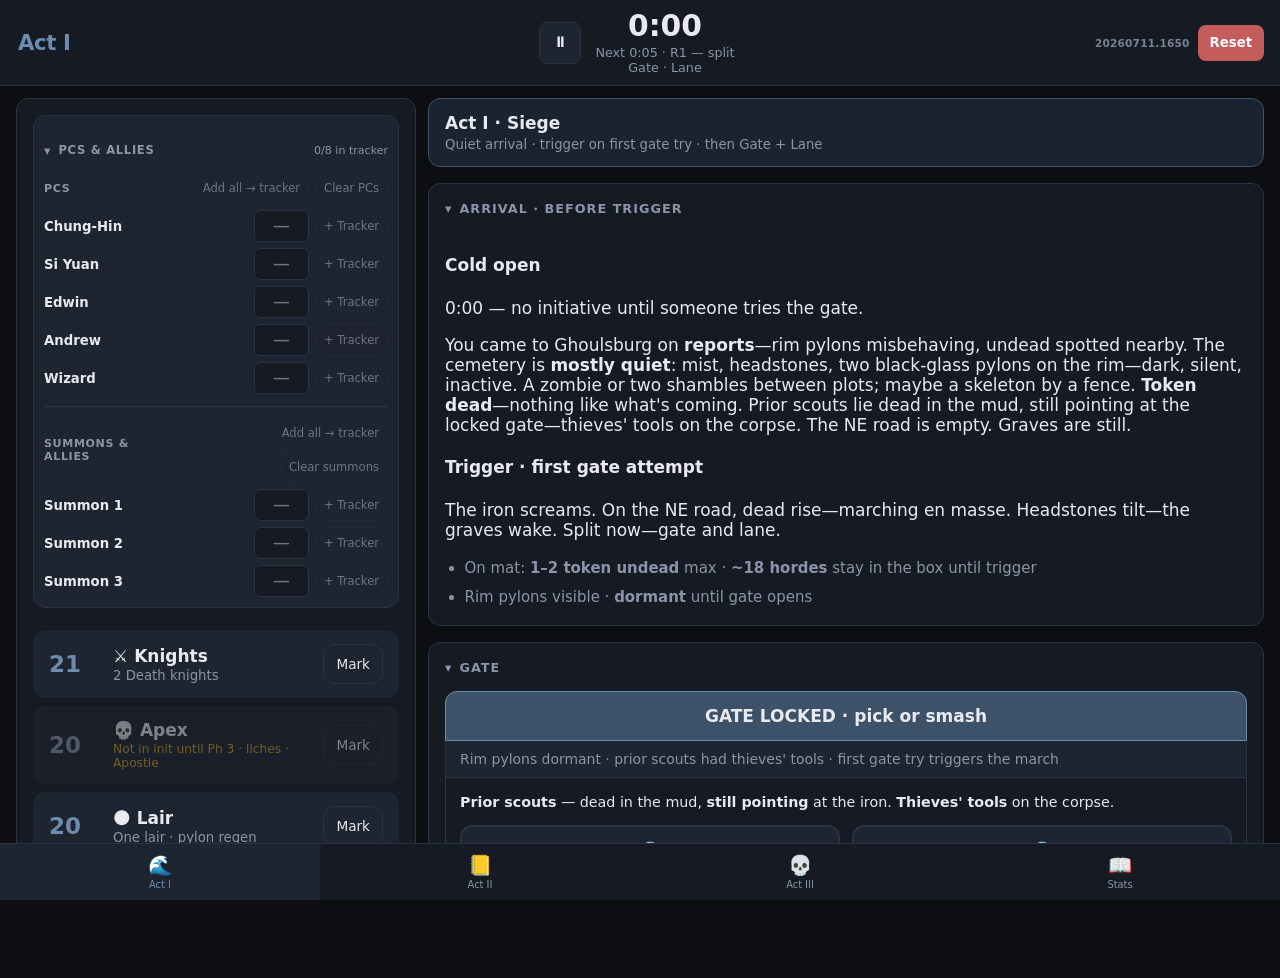
==== commit 64613589: "Deploy refreshed DM app with build stamp and arrival beat. Rebuild bundles UI changes (centered time" ====
--- a/docs/index.html
+++ b/docs/index.html
@@ -6,11 +6,16 @@
       name="viewport"
       content="width=device-width, initial-scale=1, maximum-scale=1, user-scalable=no, viewport-fit=cover"
     />
+    <meta http-equiv="Cache-Control" content="no-cache, no-store, must-revalidate" />
+    <meta http-equiv="Pragma" content="no-cache" />
+    <meta http-equiv="Expires" content="0" />
+    <meta name="ghoulsburg-build" content="20260711.1650" />
     <meta name="apple-mobile-web-app-capable" content="yes" />
     <meta name="apple-mobile-web-app-status-bar-style" content="black-translucent" />
     <meta name="theme-color" content="#0c0e12" />
     <title>Ghoulsburg Cemetery</title>
     <script>
+      window.__GHOULSBURG_BUILD__ = "20260711.1650";
       window.PaleTideApp = {
         _q: [],
         tap: function (el, ev) {
@@ -136,10 +141,43 @@
 }
 
 .header-toolbar {
+  display: grid;
+  grid-template-columns: 1fr auto 1fr;
+  align-items: center;
+  gap: 10px;
+}
+
+.header-side {
   display: flex;
   align-items: center;
-  gap: 10px;
-  flex-wrap: wrap;
+  gap: 8px;
+  min-width: 0;
+}
+
+.header-side-left {
+  justify-self: start;
+}
+
+.header-center {
+  justify-self: center;
+  display: flex;
+  flex-direction: column;
+  align-items: center;
+  min-width: 0;
+}
+
+.header-side-right {
+  justify-self: end;
+}
+
+.build-stamp {
+  font-size: 0.62rem;
+  font-weight: 600;
+  font-variant-numeric: tabular-nums;
+  color: var(--muted);
+  letter-spacing: 0.02em;
+  white-space: nowrap;
+  opacity: 0.85;
 }
 
 .header-btn {
@@ -155,35 +193,14 @@
 
 .header-reset {
   padding: 0 12px;
-  margin-left: 4px;
 }
 
 .header-timer {
   display: flex;
-  flex-direction: row;
+  flex-direction: column;
   align-items: center;
-  gap: 10px;
-  margin-left: auto;
-  margin-right: 14px;
+  gap: 6px;
   min-width: 0;
-}
-
-.header-round-group {
-  display: flex;
-  align-items: baseline;
-  gap: 10px;
-  flex-shrink: 0;
-}
-
-.header-round {
-  font-size: 1.25rem;
-  font-weight: 800;
-  font-variant-numeric: tabular-nums;
-  line-height: 1;
-  color: var(--accent);
-  letter-spacing: -0.02em;
-  flex-shrink: 0;
-  padding: 0 2px;
 }
 
 .header-phase {
@@ -206,13 +223,6 @@
 
 .header-phase.phase-3 {
   color: var(--danger);
-}
-
-.header-next-group {
-  display: flex;
-  align-items: center;
-  gap: 8px;
-  flex-shrink: 0;
 }
 
 .header-live {
@@ -232,10 +242,6 @@
   display: none;
 }
 
-.header-next-round {
-  white-space: nowrap;
-}
-
 .header-clocks {
   padding: 0;
   margin: 0;
@@ -343,9 +349,15 @@
 .session-timer {
   display: flex;
   align-items: center;
+  justify-content: center;
   gap: 8px;
   flex-shrink: 0;
-  text-align: right;
+  text-align: center;
+}
+
+.header-center .timer-face {
+  align-items: center;
+  text-align: center;
 }
 
 .header-timer .timer-btn {
@@ -383,7 +395,7 @@
 .timer-face {
   display: flex;
   flex-direction: column;
-  align-items: flex-end;
+  align-items: center;
   gap: 2px;
   min-width: 4.5rem;
 }
@@ -431,6 +443,13 @@
 
 .header-timer .timer-alert:not(.hidden) {
   order: -1;
+  text-align: center;
+  max-width: min(100vw - 32px, 420px);
+  justify-content: center;
+}
+
+.header-timer #timer-alert-text {
+  align-items: center;
 }
 
 .timer-alert.hidden {
@@ -443,10 +462,6 @@
   align-items: flex-start;
   gap: 1px;
   min-width: 0;
-}
-
-.header-timer #timer-alert-text {
-  align-items: flex-start;
 }
 
 .timer-alert strong {
@@ -1735,7 +1750,8 @@
   border-radius: 0 0 var(--radius) var(--radius);
 }
 
-.gate-brussel-note {
+.gate-brussel-note,
+.gate-scout-note {
   margin: 0 0 12px;
   font-size: 0.84rem;
   line-height: 1.45;
@@ -2530,28 +2546,29 @@
     </div>
     <header class="app-header">
       <div class="header-toolbar">
-        <div class="header-round-group">
-          <div class="header-round" id="header-round" aria-label="Round">R1</div>
-          <div class="header-phase phase-1" id="header-phase" aria-label="Phase">Ph 1</div>
+        <div class="header-side header-side-left">
+          <div class="header-phase phase-1" id="header-phase" aria-label="Phase">Act I</div>
+          <span id="header-live" class="header-live" hidden>live</span>
         </div>
-        <div class="header-next-group">
-          <span id="header-live" class="header-live" hidden>live</span>
-          <button type="button" class="header-btn primary header-next-round" id="btn-new-round" onclick="PaleTideApp.tap(this,event)">Next Round</button>
-        </div>
-        <div class="header-timer">
-          <div class="timer-alert hidden" id="timer-alert">
-            <span id="timer-alert-text"></span>
-            <button type="button" class="timer-alert-dismiss" id="btn-timer-dismiss" onclick="PaleTideApp.tap(this,event)" title="Dismiss">✕</button>
-          </div>
-          <div class="session-timer" id="session-timer">
-            <button type="button" class="timer-btn header-btn" id="btn-timer-toggle" onclick="PaleTideApp.tap(this,event)" title="Pause / resume">▶</button>
-            <div class="timer-face">
-              <span class="timer-clock" id="timer-clock">0:00</span>
-              <span class="timer-segment" id="timer-segment">Teleport</span>
+        <div class="header-center">
+          <div class="header-timer">
+            <div class="timer-alert hidden" id="timer-alert">
+              <span id="timer-alert-text"></span>
+              <button type="button" class="timer-alert-dismiss" id="btn-timer-dismiss" onclick="PaleTideApp.tap(this,event)" title="Dismiss">✕</button>
+            </div>
+            <div class="session-timer" id="session-timer">
+              <button type="button" class="timer-btn header-btn" id="btn-timer-toggle" onclick="PaleTideApp.tap(this,event)" title="Pause / resume">▶</button>
+              <div class="timer-face">
+                <span class="timer-clock" id="timer-clock">0:00</span>
+                <span class="timer-segment" id="timer-segment">Teleport</span>
+              </div>
             </div>
           </div>
         </div>
-        <button type="button" class="header-btn header-reset danger" id="btn-reset" onclick="PaleTideApp.tap(this,event)" title="Reset all encounter state">Reset</button>
+        <div class="header-side header-side-right">
+          <span id="build-stamp" class="build-stamp" title="App build — bump after deploy"></span>
+          <button type="button" class="header-btn header-reset danger" id="btn-reset" onclick="PaleTideApp.tap(this,event)" title="Reset all encounter state">Reset</button>
+        </div>
       </div>
     </header>
 
@@ -2606,7 +2623,29 @@
       <section class="tab-panel" data-tab="phase1">
         <div class="phase-banner phase-1">
           <strong>Act I · Siege</strong>
-          <span>0:05–0:50 · Gate LOCKED · Gate + Lane · Ritual frozen</span>
+          <span>Quiet arrival · trigger on first gate try · then Gate + Lane</span>
+        </div>
+
+        <div class="panel phase-section" data-phase1-section="arrival">
+          <button type="button" class="phase-section-toggle" data-phase1-section="arrival" onclick="PaleTideApp.tap(this,event)">
+            <span class="phase-section-chevron" aria-hidden="true">▾</span>
+            <h2>Arrival · before trigger</h2>
+          </button>
+          <div class="phase-section-body">
+          <div class="read-aloud-block">
+            <h4>Cold open</h4>
+            <p class="read-aloud-when">0:00 — no initiative until someone tries the gate.</p>
+            <p>You came to Ghoulsburg on <strong>reports</strong>—rim pylons misbehaving, undead spotted nearby. The cemetery is <strong>mostly quiet</strong>: mist, headstones, two black-glass pylons on the rim—dark, silent, inactive. A zombie or two shambles between plots; maybe a skeleton by a fence. <strong>Token dead</strong>—nothing like what's coming. Prior scouts lie dead in the mud, still pointing at the locked gate—thieves' tools on the corpse. The NE road is empty. Graves are still.</p>
+          </div>
+          <div class="read-aloud-block read-aloud-compact">
+            <h4>Trigger · first gate attempt</h4>
+            <p>The iron screams. On the NE road, dead rise—marching en masse. Headstones tilt—the graves wake. Split now—gate and lane.</p>
+          </div>
+          <ul class="phase-list muted">
+            <li>On mat: <strong>1–2 token undead</strong> max · <strong>~18 hordes</strong> stay in the box until trigger</li>
+            <li>Rim pylons visible · <strong>dormant</strong> until gate opens</li>
+          </ul>
+          </div>
         </div>
 
         <div class="panel phase-section gate-section" data-phase1-section="gate">
@@ -2617,11 +2656,11 @@
           <div class="phase-section-body">
         <div class="gate-tracker">
           <div id="gate-banner" class="gate-banner locked">GATE LOCKED</div>
-          <p id="gate-info" class="gate-info">Road spawns only · Lane + Gate fronts · Breach = road lost</p>
+          <p id="gate-info" class="gate-info">Reports: pylons + undead · token shamblers only until first gate try</p>
           <div id="gate-locks-panel" class="gate-locks-panel">
-            <p class="gate-brussel-note">
-              <strong>Brussel</strong> can't work the iron—they point at the <strong>prior Passage's body</strong>
-              (face-down in the mud): <strong>thieves' tools</strong> on the corpse.
+            <p class="gate-scout-note">
+              <strong>Prior scouts</strong> — dead in the mud, <strong>still pointing</strong> at the iron.
+              <strong>Thieves' tools</strong> on the corpse.
             </p>
             <div class="gate-locks">
               <div class="gate-lock" id="gate-lock-1">
@@ -2658,9 +2697,10 @@
           </button>
           <div class="phase-section-body">
           <ul class="phase-list">
-            <li><strong>Gate</strong> — open the iron · <strong>Brussel</strong></li>
-            <li><strong>Lane</strong> — ring + NE column · R1 only while locked</li>
-            <li>~18 hordes · fixed dead order · graves silent until gate opens</li>
+            <li><strong>Gate</strong> — open the iron</li>
+            <li><strong>Lane</strong> — NE column · after trigger only</li>
+            <li>~18 hordes in box until trigger · then recycle on mat</li>
+            <li><strong>Rim pylons</strong> on site · dormant until gate opens</li>
             <li>Lane empty EOR → Breach +1 · all 5 on Gate → Breach +2</li>
           </ul>
           </div>
@@ -2672,9 +2712,13 @@
             <h2>After gate opens</h2>
           </button>
           <div class="phase-section-body">
-          <p style="font-size:0.85rem;color:var(--muted);margin:0 0 12px">Same round: place pylons · re-split <strong>Outer</strong> / <strong>Inner</strong></p>
+          <div class="read-aloud-block">
+            <h4>When the gate opens</h4>
+            <p class="read-aloud-when">Same round — pylons kindle · re-split <strong>Outer</strong> / <strong>Inner</strong>.</p>
+            <p>The iron gives. On the rim, the pylons <strong>kindle</strong>—dark glass <strong>lights up</strong>, <strong>glows</strong>, the ward screams. Headstones tilt—the graves join the war. Daylight through the gate—the past. Two jobs now: Outer holds the line and breaks the glass · Inner stops the count.</p>
+          </div>
           <ul class="phase-list muted">
-            <li>Iron gives · black glass rises on the rim</li>
+            <li>Pylons <strong>activate</strong> — glow · ward live · pulses begin</li>
             <li><strong>R+2</strong> wail · <strong>R+4</strong> &amp; <strong>R+7</strong> cones (if pylons stand)</li>
             <li>Ritual +1 starts next EOR · graves join the war</li>
           </ul>
@@ -2709,8 +2753,9 @@
             <h2>Rim pylons</h2>
           </button>
           <div class="phase-section-body">
-          <p id="pylon-beat-note" style="font-size:0.85rem;color:var(--muted);margin:0 0 12px">R+2 wail · R+4 &amp; R+7 cone (if pylons stand)</p>
-          <p style="font-size:0.85rem;color:var(--muted);margin:0 0 12px">Stone only · AC 17 · 35 HP · destroyed → Ritual −2 · ward +2/+1 on Outer undead</p>
+          <p id="pylon-beat-note" style="font-size:0.85rem;color:var(--muted);margin:0 0 12px">On rim at arrival · dormant until gate opens · then R+2 wail · R+4 &amp; R+7 cone</p>
+          <p id="pylon-status-note" style="font-size:0.85rem;color:var(--muted);margin:0 0 12px">Dark glass on the rim · <strong>inactive</strong> until gate opens — then glow, ward, and pulses</p>
+          <p style="font-size:0.85rem;color:var(--muted);margin:0 0 12px">Stone only · AC 17 · 35 HP · destroyed → Ritual −2 · ward +2/+1 on Outer undead while active</p>
           <div class="pylon-grid">
             <div class="pylon-card" id="pylon-a">
               <h3>Pylon A</h3>
@@ -2810,7 +2855,7 @@
           </button>
           <div class="phase-section-body">
           <ul class="phase-list">
-            <li><strong>Outer</strong> — gate mouth · road · both pylons · Brussel</li>
+            <li><strong>Outer</strong> — gate mouth · road · both pylons</li>
             <li><strong>Inner</strong> — three scenes · stop the count</li>
             <li>Sweet spot: 2 Outer · 2–3 Inner</li>
             <li>EOR: Ritual +1 · Outer &lt; 2? Breach +1 · Inner empty? Ritual +1</li>
@@ -2869,9 +2914,9 @@
             <li>Apostle out + (bloodied OR both pylons down) at vortex threshold</li>
             <li><strong>Premature</strong> *(rim rite / early stop)* — temporary form · still assails the party</li>
             <li><strong>Permanent</strong> *(ritual 20)* — physical forever unless dismissed or slain</li>
-            <li>Brussel adjacent for step 2 · Religion/Arcana DC 14 each step</li>
+            <li>Step 2 — sing / laugh · Chung-Hin lead · Religion/Arcana DC 14 each step</li>
             <li><strong>Win:</strong> Dismissal · 0 HP</li>
-            <li><strong>Loss:</strong> 2 PCs dead OR Breach 6 + Apostle at 3:45</li>
+            <li><strong>Loss:</strong> 2 PCs dead OR Apostle at 3:45</li>
           </ul>
           </div>
         </div>
@@ -3206,6 +3251,7 @@
 
   function defaultPhase1Collapsed() {
     return {
+      arrival: false,
       gate: false,
       fronts: false,
       afterOpen: false,
@@ -3438,6 +3484,7 @@
   }
 
   function pylonAcBonus(state) {
+    if (!state.gateOpen) return 0;
     const a = !state.pylonA.destroyed && state.pylonA.stone > 0;
     const b = !state.pylonB.destroyed && state.pylonB.stone > 0;
     if (a && b) return 2;
@@ -3599,7 +3646,7 @@
     {
       id: 'inventory',
       title: "Myrkul's inventory",
-      effect: 'Breach +1 — the cemetery answers on the Outer front.',
+      effect: 'Breach +1 on the Outer front — track manually on your sheet.',
     },
   ];
 
@@ -3715,7 +3762,7 @@
       lines: [
         'Living hoods · grave hounds',
         'Hound: bite +6 ×2 · Cold Howl Wis DC 13',
-        'Hood: +5 dagger×2 · targets Brussel',
+        'Hood: +7 dagger×2 · targets exposed gate PC',
       ],
       la: null,
     },
@@ -3896,7 +3943,7 @@
         },
         { name: 'Fade into the Column (Bonus)', text: 'Dash or Disengage' },
       ],
-      special: ['Targets Brussel if exposed · flees at half HP'],
+      special: ['Targets exposed PC at gate · flees at half HP'],
     },
     {
       id: 'grave-hound',
@@ -4089,16 +4136,18 @@
     {
       id: 'pylon',
       name: 'Rim pylon',
-      sub: 'Object · 2 when gate opens',
+      sub: 'On rim at arrival · dormant until gate opens',
       batch: null,
       phases: [2, 3],
       qty: '2',
       cr: '—',
       stats: [
         ['Stone', 'AC 17 · HP 35 · destroyed Ritual −2'],
-        ['Hardening', 'Both +2 AC Outer undead · one +1'],
+        ['Hardening', 'Both +2 AC Outer undead · one +1 (while active)'],
       ],
       traits: [
+        'Dormant on arrival — dark glass · no glow · no ward',
+        'Gate opens → kindle · glow · ward screams · pulses begin',
         'R+2 Wail Wis DC 13 · Breach +1 on fail',
         'R+4 & R+7 cone 4d6 + Stillness Con DC 15',
       ],
@@ -4337,9 +4386,6 @@
   }
 
   function renderHeader() {
-    setEl($('#header-round'), (el) => {
-      el.textContent = `R${state.round}`;
-    });
     setEl($('#header-phase'), (el) => {
       const ph = Math.min(3, Math.max(1, state.phase));
       const labels = ['', 'Act I', 'Act II', 'Act III'];
@@ -4348,6 +4394,11 @@
     });
     setEl($('#header-live'), (el) => {
       el.hidden = document.documentElement.getAttribute('data-app') !== APP_OK;
+    });
+    setEl($('#build-stamp'), (el) => {
+      const id = window.__GHOULSBURG_BUILD__ || '?';
+      el.textContent = id;
+      el.title = `Build ${id} — if stale on iPad: close tab, reopen URL, or remove & re-add Home Screen`;
     });
     renderTimer();
   }
@@ -4668,13 +4719,10 @@
 
     const prev = state.innerBustChoice;
     let ritual = state.ritual;
-    let breach = state.breach;
     let innerOpposedBonus = state.innerOpposedBonus || 0;
 
     if (prev && prev !== id) {
-      if (prev === 'inventory') {
-        breach = Math.max(0, breach - 1);
-      } else if (!state.ritualStopped) {
+      if (prev !== 'inventory' && !state.ritualStopped) {
         ritual = Math.max(0, ritual - 1);
       }
       if (prev === 'ledger') {
@@ -4683,9 +4731,7 @@
     }
 
     if (!prev || prev !== id) {
-      if (id === 'inventory') {
-        breach = Math.min(6, breach + 1);
-      } else if (!state.ritualStopped && ritual < 20) {
+      if (id !== 'inventory' && !state.ritualStopped && ritual < 20) {
         ritual = Math.min(20, ritual + 1);
       }
       if (id === 'ledger') {
@@ -4697,7 +4743,6 @@
       innerBustPending: false,
       innerBustChoice: id,
       ritual,
-      breach,
       innerOpposedBonus,
     });
   }
@@ -4750,7 +4795,7 @@
     const beatNote = $('#pylon-beat-note');
     setEl(beatNote, (el) => {
       if (!state.gateOpen || g == null) {
-        el.textContent = 'R+2 wail · R+4 & R+7 cone (if pylons stand)';
+        el.textContent = 'On rim at arrival · dormant until gate opens';
         return;
       }
       const parts = [`R+${g} now`];
@@ -4759,6 +4804,13 @@
       const next = G.nextPylonBeat(state);
       if (next) parts.push(`· next R+${next.at} ${next.kind}`);
       el.textContent = parts.join(' ');
+    });
+
+    setEl($('#pylon-status-note'), (el) => {
+      if (!el) return;
+      el.textContent = state.gateOpen
+        ? 'Active — glow · ward live · chip stone to drop Ritual'
+        : 'Dark glass on the rim · inactive until gate opens — then glow, ward, and pulses';
     });
 
     ['A', 'B'].forEach((id) => {
@@ -5025,7 +5077,7 @@
       if (state.gateOpen) {
         el.textContent = state.gateHeld
           ? 'GATE HELD · iron re-closed · hold the line'
-          : 'GATE OPEN · pylons live · Inner accessible';
+          : 'GATE OPEN · pylons active · Inner accessible';
       } else if (state.gateSmashSuccesses > 0) {
         el.textContent = `SMASHING · ${state.gateSmashSuccesses}/3 successes`;
       } else if (state.gatePickStarted) {
@@ -5039,8 +5091,8 @@
         el.textContent = state.gateHeld
           ? `Gate held R${state.gateRound} · iron re-closed · hold-gate buy-down available`
           : state.gateSmashed
-            ? `Gate opened R${state.gateRound} · wrecked — cannot re-close in Ph 2`
-            : `Gate opened R${state.gateRound} · picked — can re-close in Ph 2 to hold Breach`;
+            ? `Gate opened R${state.gateRound} · pylons active · wrecked — cannot re-close in Ph 2`
+            : `Gate opened R${state.gateRound} · pylons kindled · picked — can re-close in Ph 2 to hold the line`;
       } else if (state.gateToolsBroken) {
         el.textContent = 'Tools broken — jammed lock unpickable · finish via smash (3 successes · failures OK)';
       } else if (state.gatePickStarted && state.gateSmashSuccesses > 0) {
@@ -5050,7 +5102,7 @@
       } else if (state.gatePickStarted) {
         el.textContent = 'Picking — smash track also available (3 successes · gate can\'t re-close)';
       } else {
-        el.textContent = 'Pick both locks OR smash 3× — separate tracks · smash failures OK';
+        el.textContent = 'Rim pylons dormant · prior scouts had thieves\' tools · first gate try triggers the march';
       }
     });
     [1, 2].forEach((n) => {
@@ -5342,12 +5394,6 @@
         });
         return;
       }
-      case 'btn-breach-plus':
-        setState({ breach: Math.min(6, state.breach + 1) });
-        return;
-      case 'btn-breach-minus':
-        setState({ breach: Math.max(0, state.breach - 1) });
-        return;
       case 'btn-buy-pylon':
         setState({ ritual: Math.max(0, state.ritual - 2) });
         return;
@@ -5417,9 +5463,6 @@
         return;
       case 'btn-summon-clear-tracker':
         patchSummons(state.summons.map((s) => ({ ...s, inTracker: false })));
-        return;
-      case 'btn-new-round':
-        setState(G.nextRound(state));
         return;
       case 'btn-scene-woman-pass':
         setState({ womanDisposition: 'friendly' });
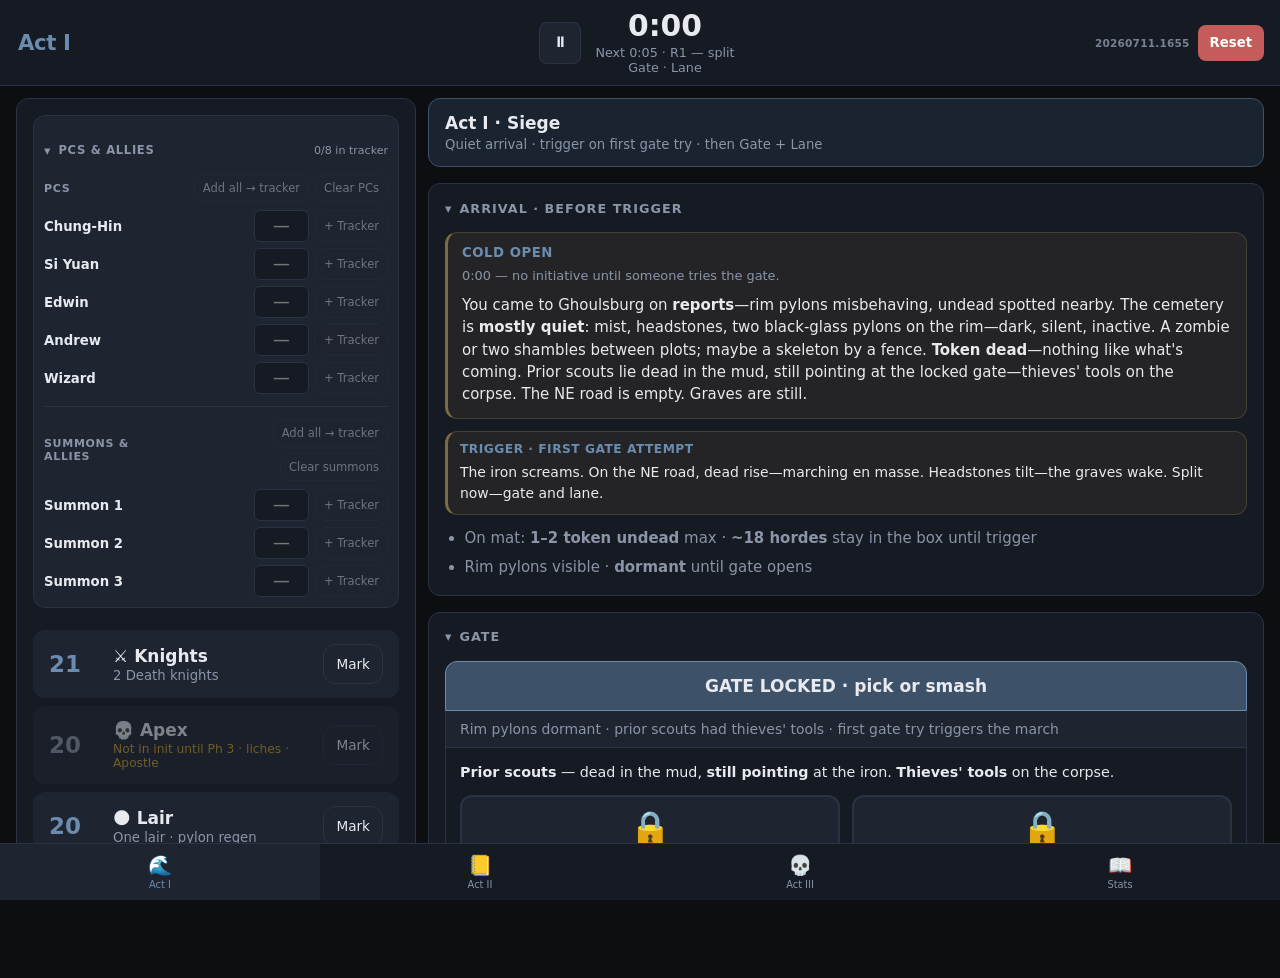
==== commit ae07d669: "Add read-aloud scripts for Acts II and III so DMs can run sanctum and finale beats from the app. Co-" ====
--- a/docs/index.html
+++ b/docs/index.html
@@ -9,13 +9,13 @@
     <meta http-equiv="Cache-Control" content="no-cache, no-store, must-revalidate" />
     <meta http-equiv="Pragma" content="no-cache" />
     <meta http-equiv="Expires" content="0" />
-    <meta name="ghoulsburg-build" content="20260711.1650" />
+    <meta name="ghoulsburg-build" content="20260711.1655" />
     <meta name="apple-mobile-web-app-capable" content="yes" />
     <meta name="apple-mobile-web-app-status-bar-style" content="black-translucent" />
     <meta name="theme-color" content="#0c0e12" />
     <title>Ghoulsburg Cemetery</title>
     <script>
-      window.__GHOULSBURG_BUILD__ = "20260711.1650";
+      window.__GHOULSBURG_BUILD__ = "20260711.1655";
       window.PaleTideApp = {
         _q: [],
         tap: function (el, ev) {
@@ -768,6 +768,53 @@
 
 .sanctum-beat-note.hidden {
   display: none;
+}
+
+.read-aloud-block {
+  padding: 12px 14px;
+  margin-bottom: 12px;
+  border-radius: var(--radius);
+  background: rgba(196, 168, 92, 0.08);
+  border: 1px solid rgba(196, 168, 92, 0.22);
+  border-left: 3px solid rgba(196, 168, 92, 0.55);
+}
+
+.read-aloud-block:last-child {
+  margin-bottom: 0;
+}
+
+.read-aloud-block h4 {
+  margin: 0 0 6px;
+  font-size: 0.78rem;
+  font-weight: 700;
+  color: var(--accent, #c4a85c);
+  text-transform: uppercase;
+  letter-spacing: 0.04em;
+}
+
+.read-aloud-block p {
+  margin: 0;
+  font-size: 0.88rem;
+  line-height: 1.5;
+  color: var(--text);
+}
+
+.read-aloud-when {
+  font-size: 0.76rem !important;
+  color: var(--muted) !important;
+  margin-bottom: 8px !important;
+}
+
+.read-aloud-compact {
+  padding: 10px 12px;
+}
+
+.read-aloud-compact h4 {
+  font-size: 0.72rem;
+}
+
+.read-aloud-compact p {
+  font-size: 0.82rem;
 }
 
 .disposition-row {
@@ -2747,6 +2794,24 @@
           <span>0:50–2:00 · Gate OPEN · Outer + Inner · Ritual ticking</span>
         </div>
 
+        <div class="panel phase-section" data-phase2-section="readAloud">
+          <button type="button" class="phase-section-toggle" data-phase2-section="readAloud" onclick="PaleTideApp.tap(this,event)">
+            <span class="phase-section-chevron" aria-hidden="true">▾</span>
+            <h2>Read aloud · Inner</h2>
+          </button>
+          <div class="phase-section-body">
+          <div class="read-aloud-block">
+            <h4>Crossing Inside</h4>
+            <p class="read-aloud-when">First PC through the open gate — open three scenes.</p>
+            <p>Through the open iron: <strong>daylight</strong>—the <strong>past</strong>. The path runs <strong>woman → children → stairs → Counting House</strong>. Three scenes · one roll each · stop the count.</p>
+          </div>
+          <div class="read-aloud-block read-aloud-compact">
+            <h4>Ledger's curse</h4>
+            <p>Violence Inside draws the ledger's price—<strong>psychic pain equal to your damage roll</strong>.</p>
+          </div>
+          </div>
+        </div>
+
         <div class="panel phase-section pylon-panel" data-phase2-section="pylons">
           <button type="button" class="phase-section-toggle" data-phase2-section="pylons" onclick="PaleTideApp.tap(this,event)">
             <span class="phase-section-chevron" aria-hidden="true">▾</span>
@@ -2789,6 +2854,10 @@
 
           <div class="sanctum-beat">
             <h3 class="sanctum-beat-title">1 · Weeping woman</h3>
+            <div class="read-aloud-block read-aloud-compact">
+              <h4>On pass</h4>
+              <p>She marks you <strong>friendly</strong>—advantage on scene 2 · won't fight in Act III.</p>
+            </div>
             <p id="scene-woman-note" class="sanctum-beat-hint">Insight or Persuasion DC 16</p>
             <div class="btn-row">
               <button type="button" onclick="PaleTideApp.tap(this,event)" class="primary disp-btn" id="btn-scene-woman-pass">Pass · friendly</button>
@@ -2799,7 +2868,11 @@
 
           <div class="sanctum-beat">
             <h3 class="sanctum-beat-title">2 · Echo children</h3>
-            <p id="scene-children-note" class="sanctum-beat-hint">Arcana or Persuasion DC 16 · or say <strong>Norm</strong></p>
+            <div class="read-aloud-block read-aloud-compact">
+              <h4>On pass</h4>
+              <p>One child walks up the stairs.</p>
+            </div>
+            <p id="scene-children-note" class="sanctum-beat-hint">Perception or Arcana DC 16 · or say <strong>Norm</strong></p>
             <div class="btn-row">
               <button type="button" onclick="PaleTideApp.tap(this,event)" class="primary disp-btn" id="btn-scene-children-pass">Pass</button>
               <button type="button" onclick="PaleTideApp.tap(this,event)" class="danger" id="btn-scene-children-fail">Fail · Ritual +1</button>
@@ -2809,6 +2882,14 @@
 
           <div class="sanctum-beat">
             <h3 class="sanctum-beat-title">3 · Counting House</h3>
+            <div class="read-aloud-block">
+              <h4>Scene</h4>
+              <p>Scrolls and tomes—names underlined in the margins. A figure bent over a desk ledger never looks up. On the balcony, a lord in mourning: <em>"The count is not complete."</em> Someone has been at this for centuries.</p>
+            </div>
+            <div class="read-aloud-block read-aloud-compact">
+              <h4>On pass</h4>
+              <p>The count stutters. You see it—the <strong>rim glass</strong> is what <strong>feeds</strong> the ritual. <strong>Break the pylons.</strong></p>
+            </div>
             <p id="scene-house-note" class="sanctum-beat-hint">Insight or Persuasion DC 18</p>
             <div class="btn-row">
               <button type="button" onclick="PaleTideApp.tap(this,event)" class="primary disp-btn" id="btn-scene-house-pass">Pass · Ritual −3 · break pylons</button>
@@ -2869,6 +2950,32 @@
         <div class="phase-banner phase-3">
           <strong>Act III · Apostle</strong>
           <span>2:15–3:45 · Dismissal · narrate Time Collapse</span>
+        </div>
+
+        <div class="panel phase-section" data-phase3-section="timeCollapse">
+          <button type="button" class="phase-section-toggle" data-phase3-section="timeCollapse" onclick="PaleTideApp.tap(this,event)">
+            <span class="phase-section-chevron" aria-hidden="true">▾</span>
+            <h2>Time Collapse · read aloud</h2>
+          </button>
+          <div class="phase-section-body">
+          <div class="read-aloud-block">
+            <h4>Apostle arrives</h4>
+            <p class="read-aloud-when">2:15 wall clock · or Ritual 20 — read once</p>
+            <p>Time snaps. The fence falls. The vortex screams—something climbs out.</p>
+          </div>
+          <div class="read-aloud-block read-aloud-compact">
+            <h4>Alt read</h4>
+            <p>Daylight dies. The vortex screams. Something climbs out.</p>
+          </div>
+          <ul class="phase-list muted">
+            <li>Narrate woman → banshee · liches from Act II — no extra init unless garnish</li>
+            <li>Inner fence OFF · Apostle from vortex · Ritual stops on mat</li>
+            <li><strong>Ritual 20</strong> → 140 HP · else 110 HP premature</li>
+          </ul>
+          <div class="btn-row" style="margin-top:12px">
+            <button type="button" onclick="PaleTideApp.tap(this,event)" class="primary" id="btn-apostle-arrives">Apostle on mat</button>
+          </div>
+          </div>
         </div>
 
         <div class="panel phase-section" data-phase3-section="apostle">
@@ -2910,11 +3017,22 @@
             <h2>Dismissal · ~3:15</h2>
           </button>
           <div class="phase-section-body">
-          <ul class="phase-list">
-            <li>Apostle out + (bloodied OR both pylons down) at vortex threshold</li>
+          <div class="read-aloud-block">
+            <h4>Dismissal · ~3:15</h4>
+            <p class="read-aloud-when">Vortex threshold · Apostle out · bloodied OR both pylons down</p>
+            <p><strong>Myrkul</strong> counts. <strong>Lliira</strong> dismisses.</p>
+          </div>
+          <div class="read-aloud-block read-aloud-compact">
+            <h4>Step 1 — Lliira</h4>
+            <p>Religion or Arcana DC 14 · threatened · different PC each step.</p>
+          </div>
+          <div class="read-aloud-block read-aloud-compact">
+            <h4>Step 2 — sing / laugh</h4>
+            <p>Chung-Hin lead · Religion or Arcana DC 14.</p>
+          </div>
+          <ul class="phase-list muted">
             <li><strong>Premature</strong> *(rim rite / early stop)* — temporary form · still assails the party</li>
             <li><strong>Permanent</strong> *(ritual 20)* — physical forever unless dismissed or slain</li>
-            <li>Step 2 — sing / laugh · Chung-Hin lead · Religion/Arcana DC 14 each step</li>
             <li><strong>Win:</strong> Dismissal · 0 HP</li>
             <li><strong>Loss:</strong> 2 PCs dead OR Apostle at 3:45</li>
           </ul>
@@ -2933,23 +3051,6 @@
             <li>Apex: liches · Apostle · LA 3/4 bloodied</li>
             <li>Apostle +30 HP init 20 if any pylon intact</li>
           </ul>
-          </div>
-        </div>
-
-        <div class="panel phase-section" data-phase3-section="timeCollapse">
-          <button type="button" class="phase-section-toggle" data-phase3-section="timeCollapse" onclick="PaleTideApp.tap(this,event)">
-            <span class="phase-section-chevron" aria-hidden="true">▾</span>
-            <h2>Time Collapse</h2>
-          </button>
-          <div class="phase-section-body">
-          <ul class="phase-list muted">
-            <li>Narrate woman → banshee · liches from Act II — no extra init unless garnish</li>
-            <li>Inner fence OFF · Apostle from vortex · Ritual stops on mat</li>
-            <li><strong>Ritual 20</strong> → 140 HP · else 110 HP premature</li>
-          </ul>
-          <div class="btn-row" style="margin-top:12px">
-            <button type="button" onclick="PaleTideApp.tap(this,event)" class="primary" id="btn-apostle-arrives">Apostle on mat</button>
-          </div>
           </div>
         </div>
 
@@ -3261,6 +3362,7 @@
 
   function defaultPhase2Collapsed() {
     return {
+      readAloud: false,
       pylons: false,
       sanctum: false,
       inner: false,
@@ -4852,7 +4954,7 @@
     setEl($('#scene-children-note'), (el) => {
       el.textContent = state.normanFound
         ? 'Passed — one child walks upstairs'
-        : 'Arcana or Persuasion DC 16 · or say Norm';
+        : 'Perception or Arcana DC 16 · or say Norm';
     });
     setEl($('#scene-house-note'), (el) => {
       el.textContent = state.countingHousePassed
